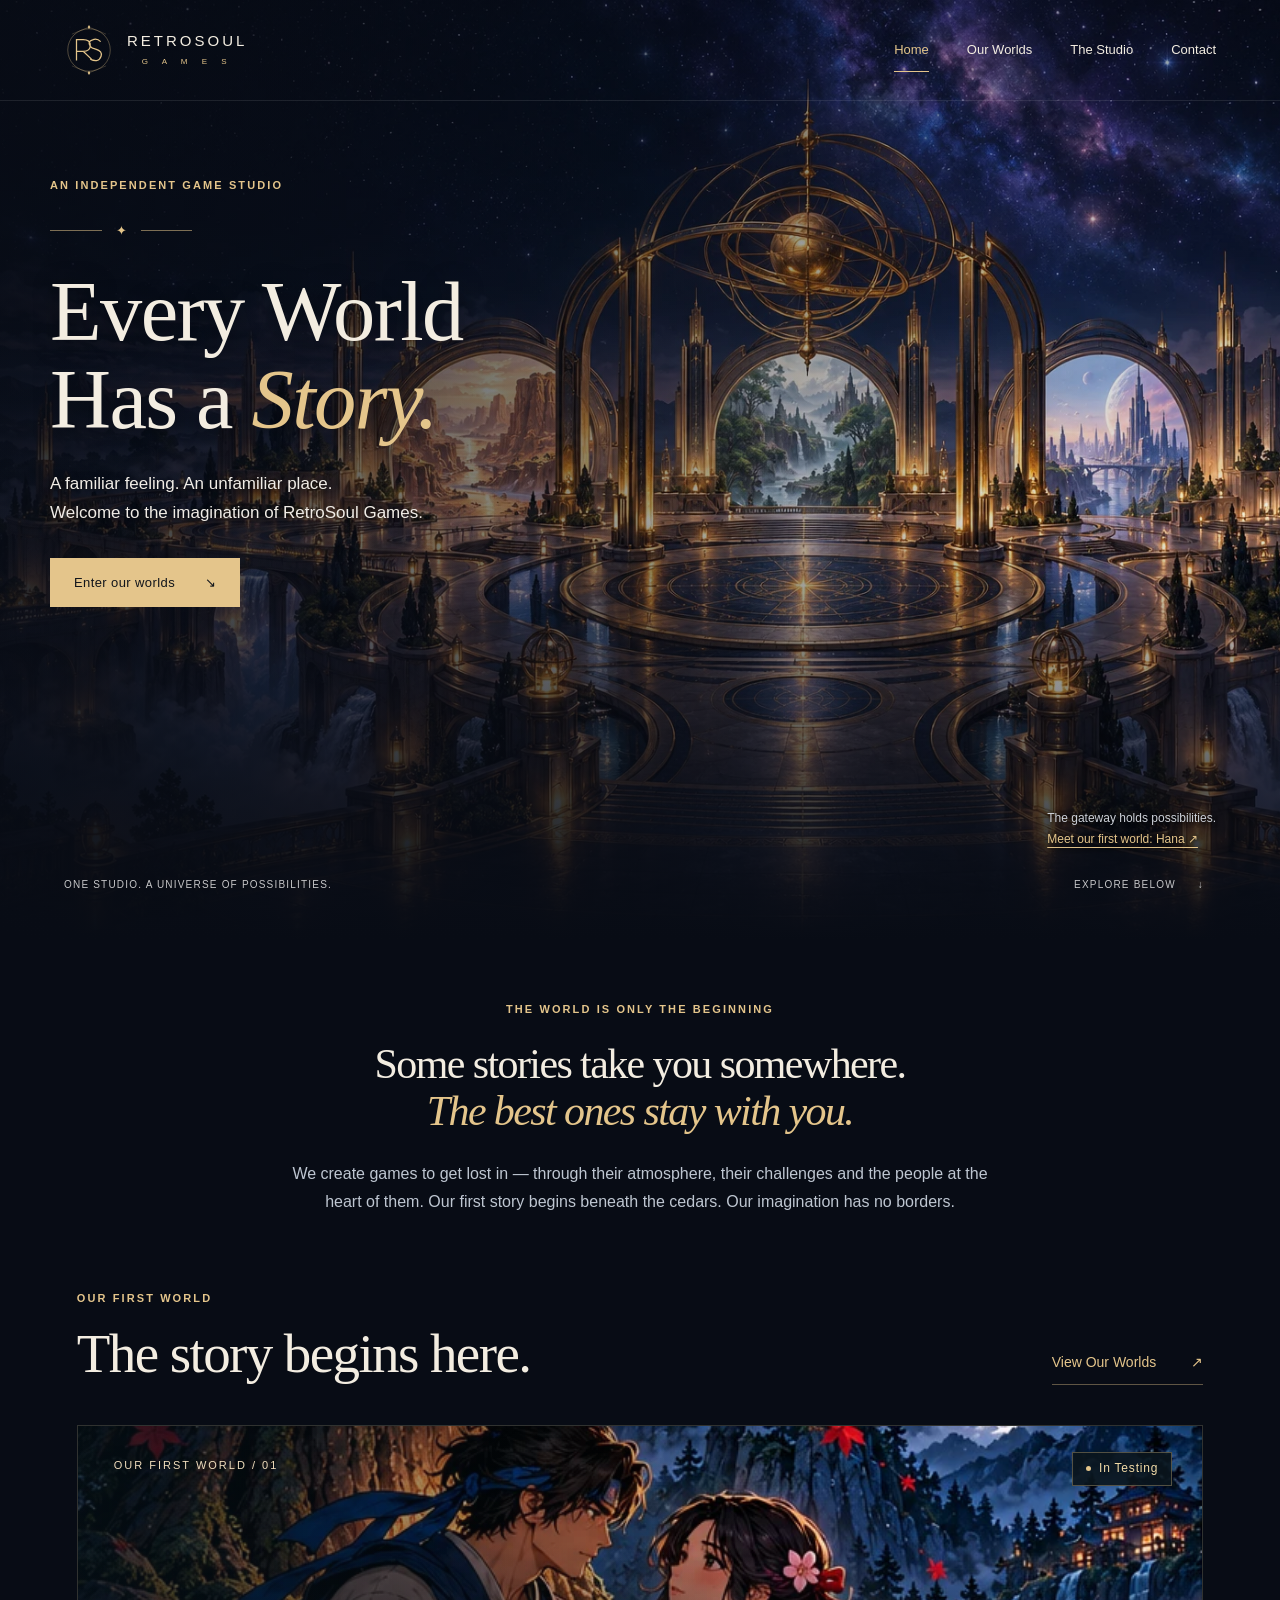
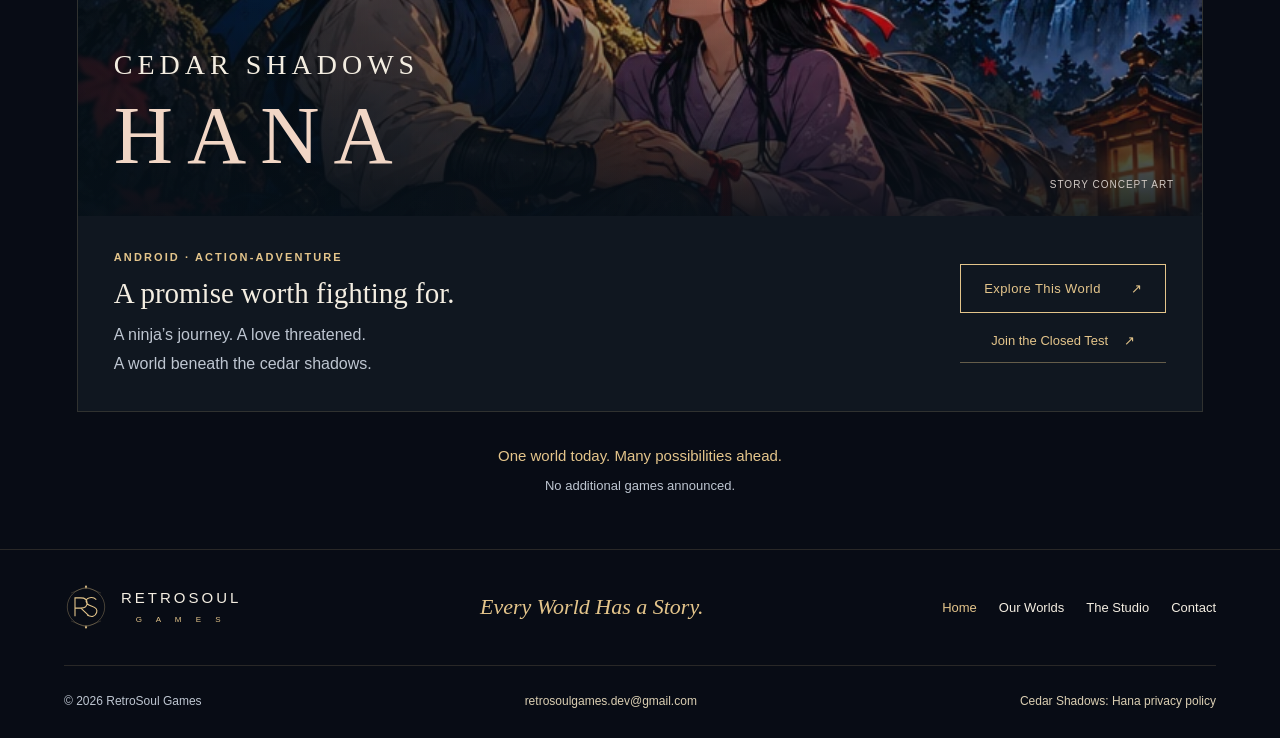
==== index.html @ 6c53a2b0 "Add files via upload Deploy RetroSoul Games Website v3.1" ====
<!doctype html><html lang="en"><head><meta charset="utf-8"><meta name="viewport" content="width=device-width,initial-scale=1"><meta name="theme-color" content="#080c15"><title>RetroSoul Games — Every World Has a Story.</title><meta name="description" content="Enter the worlds of RetroSoul Games, an independent game studio. Discover our first game, Cedar Shadows: Hana, currently in testing on Android."><link rel="canonical" href="https://retrosoulgames.github.io/"><meta property="og:type" content="website"><meta property="og:site_name" content="RetroSoul Games"><meta property="og:title" content="RetroSoul Games — Every World Has a Story."><meta property="og:description" content="Enter the worlds of RetroSoul Games, an independent game studio. Discover our first game, Cedar Shadows: Hana, currently in testing on Android."><meta property="og:url" content="https://retrosoulgames.github.io/"><meta property="og:image" content="https://retrosoulgames.github.io/assets/og-image.jpg"><meta property="og:image:width" content="1200"><meta property="og:image:height" content="630"><meta property="og:image:alt" content="RetroSoul Games — Every World Has a Story. Original celestial gateway illustration."><meta name="twitter:card" content="summary_large_image"><meta name="twitter:title" content="RetroSoul Games — Every World Has a Story."><meta name="twitter:description" content="Enter the worlds of RetroSoul Games, an independent game studio. Discover our first game, Cedar Shadows: Hana, currently in testing on Android."><meta name="twitter:image" content="https://retrosoulgames.github.io/assets/og-image.jpg"><link rel="icon" type="image/svg+xml" href="assets/emblem.svg"><link rel="stylesheet" href="styles.css"><link rel="stylesheet" href="v3.css"><script src="script.js" defer></script><link rel="preload" as="image" href="assets/studio-gateway.webp"></head><body class="home-page home-page"><a class="skip" href="#main">Skip to content</a><header class="header"><a class="brand" href="./" aria-label="RetroSoul Games home"><img src="assets/emblem.svg" width="50" height="50" alt=""><span>RETROSOUL<small>G A M E S</small></span></a><div class="desktop-nav"><nav aria-label="Main navigation"><a href="./" aria-current="page">Home</a><a href="worlds/">Our Worlds</a><a href="studio/">The Studio</a><a href="contact/">Contact</a></nav></div><details class="mobile-nav"><summary>Menu <span aria-hidden="true">☰</span></summary><nav aria-label="Mobile navigation"><a href="./" aria-current="page">Home</a><a href="worlds/">Our Worlds</a><a href="studio/">The Studio</a><a href="contact/">Contact</a></nav></details></header><main id="main"><section class="hero" id="home" aria-labelledby="hero-title"><img class="hero-art" src="assets/studio-gateway.webp" alt="" width="1536" height="1024" fetchpriority="high"><div class="hero-shade"></div><div class="gateway-map" aria-label="Explore the gateway"><a class="portal-hotspot portal-hana" href="worlds/cedar-shadows-hana/" aria-label="Explore Cedar Shadows: Hana — currently in testing"><span class="portal-label">Cedar Shadows: Hana <b aria-hidden="true">↗</b><small>Explore our first world · In Testing</small></span></a><button class="portal-hotspot portal-future portal-frontier" type="button" aria-expanded="false" aria-controls="future-frontier"><span class="portal-label">More Worlds Await<small id="future-frontier">Creative possibilities. No game announced.</small></span><span class="sr-only">Future possibilities — no game announced. Show information.</span></button><button class="portal-hotspot portal-future portal-city" type="button" aria-expanded="false" aria-controls="future-city"><span class="portal-label">More Worlds Await<small id="future-city">Creative possibilities. No game announced.</small></span><span class="sr-only">Future possibilities — no game announced. Show information.</span></button></div><div class="hero-copy"><p class="eyebrow">AN INDEPENDENT GAME STUDIO</p><div class="hero-rule" aria-hidden="true"><i></i>✦<i></i></div><h1 id="hero-title">Every World<br>Has a <em>Story.</em></h1><p>A familiar feeling. An unfamiliar place.<br>Welcome to the imagination of RetroSoul Games.</p><a class="button gold" href="worlds/">Enter our worlds <span aria-hidden="true">↘</span></a></div><div class="hero-foot"><span>ONE STUDIO. A UNIVERSE OF POSSIBILITIES.</span><a href="worlds/">EXPLORE BELOW <span aria-hidden="true">↓</span></a></div><p class="gateway-hint">The gateway holds possibilities. <a href="worlds/cedar-shadows-hana/">Meet our first world: Hana ↗</a></p></section><section class="welcome section"><p class="eyebrow">THE WORLD IS ONLY THE BEGINNING</p><h2>Some stories take you somewhere.<br><em>The best ones stay with you.</em></h2><p>We create games to get lost in — through their atmosphere, their challenges and the people at the heart of them. Our first story begins beneath the cedars. Our imagination has no borders.</p></section><section class="section home-world-preview"><div class="section-head"><div><p class="eyebrow">OUR FIRST WORLD</p><h2>The story begins here.</h2></div><a class="text-link" href="worlds/">View Our Worlds <span aria-hidden="true">↗</span></a></div><article class="game-card"><div class="game-art"><img src="assets/hana-promise.webp" width="744" height="370" loading="lazy" alt="Story concept illustration: Ren and Hana together beneath the cedars"><div class="game-art-shade"></div><span class="status"><i aria-hidden="true"></i> In Testing</span><span class="world-label">OUR FIRST WORLD / 01</span><div class="game-title"><p>CEDAR SHADOWS</p><h3>HANA</h3></div><span class="art-label">STORY CONCEPT ART</span></div><div class="game-card-info"><div><p class="eyebrow">ANDROID · ACTION-ADVENTURE</p><h3>A promise worth fighting for.</h3><p>A ninja’s journey. A love threatened.<br>A world beneath the cedar shadows.</p></div><div class="game-card-actions"><a class="button outline" href="worlds/cedar-shadows-hana/">Explore This World <span aria-hidden="true">↗</span></a><a class="text-link testing-card-link" href="worlds/cedar-shadows-hana/#closed-test">Join the Closed Test <span aria-hidden="true">↗</span></a></div></div></article><p class="home-teaser">One world today. Many possibilities ahead. <span>No additional games announced.</span></p></section></main><footer><div class="footer-top"><a class="brand" href="./" aria-label="RetroSoul Games home"><img src="assets/emblem.svg" width="44" height="44" alt=""><span>RETROSOUL<small>G A M E S</small></span></a><p>Every World Has a Story.</p><nav aria-label="Footer navigation"><a href="./" aria-current="page">Home</a><a href="worlds/">Our Worlds</a><a href="studio/">The Studio</a><a href="contact/">Contact</a></nav></div><div class="footer-bottom"><p>© <span id="year">2026</span> RetroSoul Games</p><a href="mailto:retrosoulgames.dev@gmail.com">retrosoulgames.dev@gmail.com</a><a href="https://retrosoulgames.github.io/cedar-shadows-privacy/">Cedar Shadows: Hana privacy policy</a></div></footer></body></html>
---- styles.css ----
/* RetroSoul Games / original studio identity / no remote dependencies */
:root{color-scheme:dark;--bg:#080c15;--panel:#111721;--gold:#e4c58b;--cream:#f3ede1;--muted:#adb6c4;--line:#e4c58b26;--max:1240px}*{box-sizing:border-box}html{scroll-behavior:smooth;scroll-padding-top:30px}body{margin:0;background:var(--bg);color:var(--cream);font:15px/1.8 Arial,Helvetica,sans-serif}a{color:inherit;text-decoration:none}button{font:inherit;cursor:pointer}a,button{-webkit-tap-highlight-color:transparent}a:focus-visible,button:focus-visible,video:focus-visible{outline:3px solid #ffe0a0;outline-offset:6px}::selection{background:var(--gold);color:var(--bg)}h1,h2,h3,p,figure,blockquote{margin:0}h1,h2,h3{font-family:Georgia,'Times New Roman',serif;font-weight:400;line-height:1.13}h1,h2{letter-spacing:-1.6px}em{color:var(--gold);font-weight:400}img{max-width:100%;display:block}button{color:var(--cream)}.skip{position:fixed;left:20px;top:-100px;padding:10px 20px;background:var(--gold);color:#080c15;z-index:100}.skip:focus{top:15px}.header{position:absolute;top:0;left:0;right:0;z-index:5;display:flex;align-items:center;justify-content:space-between;padding:25px 5%;border-bottom:1px solid #ffffff18}.brand{display:flex;align-items:center;gap:13px}.brand>span{font-size:15px;letter-spacing:3px;line-height:1.1}.brand small{display:block;text-align:center;font-size:8px;letter-spacing:6px;color:var(--gold);margin-top:9px}.header nav{display:flex;align-items:center;gap:38px;font-size:12px}.header nav a{padding:10px 0}.header nav a:last-child{border-bottom:1px solid #e4c58b66}.header nav a:hover,footer a:hover{color:var(--gold)}.header nav span{margin-left:13px}.hero{height:940px;min-height:800px;max-height:1100px;position:relative;isolation:isolate;overflow:hidden}.hero-art,.hero-shade{position:absolute;inset:0;width:100%;height:100%;object-fit:cover;z-index:-2}.hero-art{object-position:center 55%}.hero-shade{z-index:-1;background:linear-gradient(180deg,#080c1566 0%,#080c1510 55%,#080c15 100%),linear-gradient(90deg,#080c15c9,transparent 85%)}.hero-copy{max-width:var(--max);margin:auto;padding:176px 30px 0}.eyebrow{font-size:10px;letter-spacing:2.5px;font-weight:600;color:var(--gold);line-height:1.7}.hero-rule{display:flex;gap:14px;align-items:center;color:var(--gold);width:142px;margin:24px 0 26px;font-size:13px}.hero-rule i{height:1px;background:#e4c58b88;flex:1}h1{font-size:clamp(66px,6.6vw,100px);line-height:1.04;max-width:700px;text-shadow:0 3px 24px #0006}h1 em{font-weight:400}.hero-copy>p:not(.eyebrow){font-size:15px;line-height:1.8;color:#e4e5e7;margin-top:26px;max-width:460px}.button{display:inline-flex;align-items:center;justify-content:space-between;gap:30px;min-height:49px;padding:12px 23px;font-size:11px;letter-spacing:.4px;border:1px solid var(--gold);transition:background .2s,color .2s,transform .2s}.button.gold{background:var(--gold);color:#11151b}.button.gold:hover{background:#f7dda9;transform:translateY(-2px)}.hero-copy .button{margin-top:30px}.button.outline{color:var(--gold)}.button.outline:hover{background:var(--gold);color:#11151b}.hero-foot{position:absolute;bottom:34px;left:5%;right:5%;display:flex;justify-content:space-between;align-items:center;font-size:8px;letter-spacing:2px;color:#c7c7c9}.hero-foot a{padding:12px}.hero-foot a span{margin-left:18px}.section{padding:100px max(6%,calc((100% - var(--max))/2))}.welcome{text-align:center;padding-top:75px;padding-bottom:95px}.welcome h2{font-size:42px;margin:22px 0}.welcome>p:last-child{max-width:640px;margin:24px auto 0;color:var(--muted);font-size:14px}.worlds{padding-top:40px}.section-head{display:flex;justify-content:space-between;align-items:end;gap:30px;margin-bottom:40px}h2{font-size:55px}.section-head h2{margin-top:15px}.section-head>p{font-size:12px;color:var(--muted);text-align:right}.game-card{border:1px solid var(--line);background:#101720}.game-art{height:480px;position:relative;overflow:hidden}.game-art>img{width:100%;height:100%;object-fit:cover;object-position:50% 42%}.game-art-shade{position:absolute;inset:0;background:linear-gradient(90deg,#051018bb,transparent 60%),linear-gradient(0deg,#081019e6,transparent 70%)}.status{display:inline-flex;align-items:center;gap:8px;background:#0a151de8;border:1px solid #e4c58b55;font-size:10px;letter-spacing:.8px;padding:5px 13px;color:#f2dba7}.status i{width:5px;height:5px;background:#e4c58b;border-radius:50%;flex-shrink:0}.game-art>.status{position:absolute;right:30px;top:26px}.world-label{position:absolute;top:30px;left:36px;font-size:9px;letter-spacing:2px;color:#f0ddbd}.game-title{position:absolute;left:36px;bottom:35px}.game-title p{font-family:Georgia,serif;font-size:28px;letter-spacing:5px}.game-title h3{font-size:82px;letter-spacing:14px;line-height:1.1;color:#f1d6c5}.art-label{position:absolute;bottom:22px;right:28px;font-size:8px;letter-spacing:1px;color:#d1c9c4}.game-card-info{padding:32px 36px;display:flex;gap:30px;align-items:center;justify-content:space-between}.game-card-info h3{font-size:27px;margin:10px 0 12px}.game-card-info p:not(.eyebrow){color:var(--muted);font-size:13px}.game-card-info .button{flex-shrink:0}.possibility{display:flex;align-items:center;gap:26px;border-bottom:1px solid var(--line);padding:36px 0}.spark{font-size:45px;color:var(--gold);width:62px;flex-shrink:0;text-align:center}.possibility h3{font-size:25px;margin-bottom:10px}.possibility p{font-size:13px;color:var(--muted);max-width:700px}.possibility small{display:block;color:#a4aabb;font-size:10px;margin-top:12px}.possibility-mark{font-family:Georgia,serif;font-size:70px;color:#e4c58b77;margin-left:auto;line-height:1}.hana-section{position:relative;border-block:1px solid var(--line);background:#0b141b;isolation:isolate;overflow:hidden}.hana-backdrop{position:absolute;top:0;left:0;right:0;height:680px;background:linear-gradient(0deg,#0b141b 0%,#0b141be0 30%,#0b141bbd 100%),url('assets/gameplay-cedar.webp') center/cover;z-index:-1;opacity:.65}.hana-content{padding-top:85px;padding-bottom:0}.hana-intro{display:flex;justify-content:space-between;align-items:center;gap:40px;margin-bottom:50px}.hana-intro h2{margin-top:20px;font-size:66px}.hana-kicker{color:#c5c9ce;font-size:14px;margin-top:21px}.facts{min-width:285px;margin:0;border-top:1px solid var(--line)}.facts>div{display:flex;align-items:center;justify-content:space-between;gap:25px;padding:15px 0;border-bottom:1px solid var(--line)}dt{font-size:10px;letter-spacing:1px;text-transform:uppercase;color:var(--muted)}dd{margin:0;font-size:12px}.status.plain{padding:0;border:0;background:none}.story-grid{display:grid;grid-template-columns:1fr 1fr;gap:7%;align-items:start}.story-copy>p{color:var(--muted);font-size:14px;margin-bottom:20px}.story-copy .lead{color:#f3ede1;font-family:Georgia,serif;font-size:23px;line-height:1.5}.story-copy blockquote{margin:30px 0;padding-left:22px;border-left:1px solid var(--gold);font-family:Georgia,serif;font-size:24px;font-style:italic;line-height:1.5;color:var(--gold)}blockquote cite{display:block;font-family:Arial,sans-serif;font-size:10px;font-style:normal;color:var(--muted);margin-top:12px}.story-copy .availability{font-size:12px;margin-bottom:0;max-width:420px}.text-link{display:inline-flex;align-items:center;gap:35px;color:var(--gold);font-size:11px;border-bottom:1px solid #e4c58b66;padding:9px 0}.text-link:hover{color:#ffe5af}.story-copy .text-link{margin-top:12px}.story-image{padding-top:8px}.story-image>img{width:100%;aspect-ratio:744/357;object-fit:cover;border:1px solid var(--line)}.story-image figcaption{display:flex;justify-content:space-between;gap:12px;padding:16px 0;font-size:8px;letter-spacing:1.3px;color:var(--gold)}.story-image figcaption span{color:#c0c5cc;text-transform:none;letter-spacing:0}.concept-note{font-size:11px;line-height:1.7;color:#a1afbd;max-width:430px}.gameplay{margin-top:70px;scroll-margin-top:30px}.subhead{display:flex;justify-content:space-between;align-items:end;gap:25px;margin-bottom:26px}.subhead h3{font-size:34px;margin-top:12px}.micro{font-size:8px;letter-spacing:1.3px;color:var(--muted)}video{display:block;width:100%;height:auto;aspect-ratio:16/9;background:#03070a;border:1px solid var(--line)}.video-caption{font-size:10px;color:var(--muted);margin-top:15px;line-height:1.8}.gallery{display:grid;grid-template-columns:repeat(3,1fr);gap:22px;margin-top:35px}.gallery-link{display:block;position:relative;border:1px solid #ffffff25;transition:border-color .2s}.gallery-link:hover{border-color:var(--gold)}.gallery img{width:100%;height:auto;aspect-ratio:16/9}.enlarge{position:absolute;bottom:8px;right:8px;background:#080c15cc;color:var(--gold);padding:1px 9px;font-size:16px}.gallery figcaption{font-size:11px;color:#d2d7dc;margin-top:13px}.gallery figcaption>span{color:var(--gold);font-size:9px;margin-right:12px}.gallery-note{font-size:10px;color:var(--muted);margin-top:24px}.hana-footer{border-top:1px solid var(--line);padding:25px 0;margin-top:36px;display:flex;justify-content:space-between;align-items:center;gap:25px;font-size:9px;letter-spacing:1px;color:#a5b6bc}.hana-footer a{color:var(--gold);font-size:10px;letter-spacing:0}.studio{display:grid;grid-template-columns:.7fr 1.3fr;gap:10%;align-items:center;padding-block:115px}.studio-identity{text-align:center;position:relative}.seal{width:260px;height:260px;display:grid;place-items:center;border:1px solid #e4c58b20;border-radius:50%;margin:0 auto 28px;background:radial-gradient(ellipse,#e4c58b08,transparent 70%)}.seal:before{content:'';position:absolute;width:300px;height:1px;background:linear-gradient(90deg,transparent,#e4c58b55,transparent);z-index:-1}.studio-identity>p{font-family:Georgia,serif;font-size:17px;letter-spacing:3px}.studio-identity>span{display:block;color:var(--gold);font-size:8px;letter-spacing:2px;margin-top:12px}.studio-copy h2{font-size:46px;margin:20px 0 30px}.studio-copy>p:not(.eyebrow){color:var(--muted);font-size:14px;margin:18px 0}.values{display:flex;gap:20px;color:var(--gold);margin-top:30px;font-size:10px;letter-spacing:1px}.values i{font-style:normal;font-size:8px;color:#e4c58b77}.contact{border-top:1px solid var(--line);display:grid;grid-template-columns:1.1fr 1fr;gap:8%;align-items:center;background:radial-gradient(ellipse at 80% 70%,#41314926,transparent 55%)}.contact h2{font-size:56px;margin:22px 0 25px}.contact>div>p:not(.eyebrow){color:var(--muted);font-size:13px}.contact-card{border:1px solid var(--line);padding:32px;background:#ffffff02}.contact-icon{display:block;font-size:28px;color:var(--gold);margin-bottom:18px}.contact-card .eyebrow{font-size:8px}.contact-card .email{display:inline-block;font-size:clamp(15px,1.5vw,21px);margin:15px 0;color:var(--cream);border-bottom:1px solid transparent;overflow-wrap:anywhere}.contact-card .email:hover{border-color:var(--gold)}.contact-card>p:not(.eyebrow){font-size:10px!important;color:var(--muted);max-width:300px}.contact-card .text-link{margin-top:20px}footer{padding:45px 5% 25px;border-top:1px solid var(--line)}.footer-top,.footer-bottom{display:flex;justify-content:space-between;align-items:center;gap:25px}.footer-top{padding-bottom:36px}.footer-top>p{font:italic 22px Georgia,serif;color:var(--gold)}.footer-top>a:last-child{font-size:10px}.footer-bottom{padding-top:25px;border-top:1px solid var(--line);font-size:9px;color:var(--muted)}.footer-bottom>a{color:#dbcfb3}dialog{max-width:min(1200px,94vw);width:1200px;max-height:94dvh;padding:20px;background:#0d141f;color:var(--cream);border:1px solid #e4c58b88;overflow:auto}dialog::backdrop{background:#02050beF;backdrop-filter:blur(6px)}dialog img{width:100%;max-height:72dvh;object-fit:contain}.lightbox-top,.lightbox-bottom{display:flex;align-items:center;justify-content:space-between;gap:16px;font-size:10px}.lightbox-top{margin-bottom:18px;letter-spacing:1px;color:var(--gold)}.lightbox-bottom{margin-top:18px}.lightbox-bottom p{text-align:center;color:var(--muted)}dialog button{border:1px solid #e4c58b66;background:transparent;padding:8px 14px;font-size:11px;min-height:40px}dialog button:hover{background:#e4c58b22}body.modal-open{overflow:hidden}@media(min-width:1600px){.hero{height:1020px}.hero-copy{padding-top:190px}}@media(max-width:1050px){.hero{height:850px}.hero-copy{padding-left:6%;padding-top:170px}.hero-art{object-position:58% center}.section{padding-inline:6%;padding-block:75px}.worlds{padding-top:25px}.game-art{height:420px}.game-card-info{padding:28px}.game-card-info h3{font-size:24px}.game-card-info .button{font-size:10px;padding:12px 16px;gap:18px}.hana-content{padding-bottom:0}.hana-intro h2{font-size:58px}.story-grid{gap:5%}.story-copy .lead{font-size:21px}.studio{gap:7%}.seal{width:200px;height:200px}.seal img{width:145px}.studio-copy h2{font-size:38px}.contact{gap:5%}.contact h2{font-size:45px}.contact-card{padding:25px}.footer-bottom>span{display:none}}@media(max-width:700px){.header{padding:20px 5%;align-items:center}.brand{gap:8px}.brand>img{width:37px;height:37px}.brand>span{font-size:11px;letter-spacing:2px}.brand small{font-size:6px;letter-spacing:4px;margin-top:7px}.header nav{gap:19px;font-size:10px}.header nav span{display:none}.hero{height:850px;min-height:760px}.hero-copy{padding-top:160px;padding-right:6%}.hero-art{object-position:58% bottom}.hero-shade{background:linear-gradient(180deg,#080c1550 0%,#080c1555 55%,#080c15 100%),linear-gradient(90deg,#080c15bc,transparent)}h1{font-size:74px}.hero-copy>.eyebrow{font-size:9px}.hero-copy>p:not(.eyebrow){font-size:14px;max-width:320px}.hero-foot{font-size:7px;letter-spacing:1px}.hero-foot>span{max-width:180px}.hero-foot a{font-size:7px;padding:10px 0}.hero-foot a span{margin-left:7px}.section{padding-block:60px}.welcome h2{font-size:30px;letter-spacing:-.5px}.welcome>p:last-child{font-size:13px}.section-head{align-items:start;gap:18px}.section-head>p{font-size:10px;padding-top:4px}.section-head h2{font-size:39px}.worlds{padding-top:10px}.game-art{height:370px}.game-art>img{object-position:54% center}.game-title{left:25px;bottom:38px}.game-title p{font-size:22px;letter-spacing:2px}.game-title h3{font-size:64px}.world-label{top:24px;left:25px;font-size:8px}.game-art>.status{top:20px;right:20px;font-size:9px;padding:4px 9px}.art-label{right:20px;bottom:12px;font-size:7px}.game-card-info{display:block;padding:26px}.game-card-info h3{font-size:25px}.game-card-info .button{margin-top:25px;font-size:11px}.possibility{gap:14px;align-items:start;padding:28px 0}.spark{font-size:35px;width:35px}.possibility h3{font-size:23px}.possibility p{font-size:12px}.possibility small{font-size:9px}.possibility-mark{display:none}.hana-intro{display:block;margin-bottom:35px}.hana-intro h2{font-size:53px}.facts{margin-top:30px;min-width:0}.facts>div{padding:10px 0}.story-grid{grid-template-columns:1fr;gap:35px}.story-copy .lead{font-size:23px}.story-copy>p{font-size:13px}.story-copy blockquote{font-size:23px}.story-image figcaption{font-size:8px}.concept-note{font-size:10px}.hana-content{padding-bottom:0}.gameplay{margin-top:50px}.subhead{display:block}.subhead h3{font-size:29px}.micro{display:block;margin-top:15px}.gallery{gap:18px;grid-template-columns:1fr}.gallery figcaption{font-size:12px}.gallery-note{font-size:10px}.hana-footer{align-items:start;font-size:8px;flex-direction:column;gap:12px}.studio{grid-template-columns:1fr;gap:42px}.studio-identity{padding-bottom:35px;border-bottom:1px solid var(--line)}.seal{width:170px;height:170px;margin-bottom:20px}.seal img{width:125px}.studio-copy h2{font-size:37px}.studio-copy>p:not(.eyebrow){font-size:13px}.contact{grid-template-columns:1fr;gap:32px}.contact h2{font-size:46px}.contact-card .email{font-size:19px}.footer-top{flex-wrap:wrap;gap:25px}.footer-top>.brand{width:100%}.footer-top>p{font-size:20px}.footer-bottom{align-items:start;flex-direction:column;gap:12px}.lightbox-top>span{font-size:8px;letter-spacing:0}.lightbox-bottom{gap:8px;flex-wrap:wrap}.lightbox-bottom p{order:3;width:100%;font-size:10px}dialog{padding:14px}dialog button{font-size:10px}}@media(max-width:380px){.header nav{gap:13px;font-size:9px}.brand>span{font-size:10px}.brand>img{width:31px}.hero-copy{padding-top:146px}h1{font-size:62px}.hero{height:790px;min-height:740px}.section-head{display:block}.section-head>p{text-align:left;margin-top:15px}.contact-card .email{font-size:16px}.game-title p{font-size:19px}.game-art>.status{right:12px}.world-label{left:16px;font-size:7px}.values{gap:13px;font-size:9px}}@media(prefers-reduced-motion:reduce){html{scroll-behavior:auto}*,*:before,*:after{animation:none!important;transition:none!important}}
---- v3.css ----
/* v3 evolves v2: the original stylesheet and all retained art stay in place. */
:root{--muted:#bec6d1}
body{font-size:16px}
.eyebrow{font-size:11px;letter-spacing:2.1px}
.section{padding-top:76px;padding-bottom:76px}
.header{min-height:96px}
.header nav a{font-size:13px;min-height:44px;display:inline-flex;align-items:center;border-bottom:1px solid transparent}
.header nav a[aria-current="page"],.header nav .current-section{color:var(--gold);border-bottom-color:var(--gold)}
.header nav a:last-child{border-bottom-color:transparent}
.header nav a:last-child[aria-current="page"]{border-bottom-color:var(--gold)}
.inner-page .header{position:relative;background:#080c15}
.desktop-nav{display:block}
.mobile-nav{display:none;position:relative}
.mobile-nav summary{cursor:pointer;list-style:none;display:flex;gap:14px;align-items:center;min-height:44px;padding:7px 12px;border:1px solid var(--line);color:var(--gold);font-size:14px}
.mobile-nav summary::-webkit-details-marker{display:none}
.mobile-nav summary:focus-visible{outline:3px solid #ffe0a0;outline-offset:5px}
.mobile-nav nav{position:absolute;top:calc(100% + 12px);right:0;width:230px;padding:16px 20px;background:#101721;border:1px solid #e4c58b66;box-shadow:0 12px 30px #0007;flex-direction:column;align-items:stretch;gap:2px;z-index:30}
.sr-only{position:absolute;width:1px;height:1px;padding:0;margin:-1px;overflow:hidden;clip:rect(0,0,0,0);white-space:nowrap;border:0}
.hero-copy{position:relative;z-index:2;pointer-events:none}
.hero-copy h1,.hero-copy p,.hero-copy a{pointer-events:auto}
.hero-copy h1{max-width:700px}
.hero-copy>p:not(.eyebrow){font-size:17px;line-height:1.7;color:#f0ece6;text-shadow:0 1px 8px #0009}
.hero-foot{z-index:2;font-size:10px;letter-spacing:1.2px}
.hero-shade{background:linear-gradient(180deg,#080c1566 0%,#080c1510 55%,#080c15 100%),linear-gradient(90deg,#080c15d5,transparent 85%)}
.gateway-map{display:none;position:absolute;width:1536px;height:1024px;transform-origin:top left;z-index:1;pointer-events:none}
.gateway-ready .gateway-map{display:block}
.portal-hotspot{position:absolute;display:block;background:transparent;color:var(--gold);border:1px solid transparent;border-radius:110px 110px 10px 10px;pointer-events:auto;transition:box-shadow .25s,border-color .25s,background .25s;padding:0}
.portal-hana{left:850px;top:380px;width:238px;height:195px}
.portal-frontier{left:485px;top:392px;width:201px;height:174px}
.portal-city{left:1213px;top:395px;width:135px;height:166px}
.portal-hotspot:hover,.portal-hotspot:focus-visible,.portal-hotspot[aria-expanded="true"]{border-color:#ffe0a0cc;box-shadow:0 0 27px #e4c58b55,inset 0 0 25px #e4c58b22;background:#e4c58b08}
.portal-hotspot:focus-visible{outline:2px solid #ffe0a0;outline-offset:7px}
.portal-label{position:absolute;left:50%;bottom:calc(100% + 12px);transform:translateX(-50%);min-width:220px;padding:11px 16px;border:1px solid #e4c58b77;background:#080f1aee;font:14px/1.5 Arial,sans-serif;text-align:center;box-shadow:0 8px 20px #0006;opacity:0;visibility:hidden;transition:opacity .2s;pointer-events:none;white-space:nowrap}
.portal-label small{display:block;white-space:normal;font-size:11px;color:#d4d7db;margin-top:3px}
.portal-label b{font-weight:400}
.portal-hotspot:hover .portal-label,.portal-hotspot:focus-visible .portal-label,.portal-hotspot[aria-expanded="true"] .portal-label{opacity:1;visibility:visible}
.portal-city .portal-label{left:auto;right:0;transform:none}
.gateway-hint{position:absolute;bottom:91px;right:5%;z-index:2;font-size:12px;line-height:1.7;max-width:340px;color:#cdd1d8;text-shadow:0 1px 5px #000}
.gateway-hint a{display:block;color:var(--gold);text-decoration:underline;text-underline-offset:4px}
.welcome{padding-top:60px;padding-bottom:54px}
.welcome>p:last-child{font-size:16px;max-width:700px}
.home-world-preview{padding-top:18px;padding-bottom:52px}
.home-world-preview .game-art{height:390px}
.home-teaser{text-align:center;font-size:15px;color:var(--gold);margin-top:30px}
.home-teaser span{display:block;color:var(--muted);font-size:13px;margin-top:5px}
.game-card-info p:not(.eyebrow){font-size:16px}
.button{font-size:13px;min-height:48px}
.game-card-info .button{font-size:13px}
.game-card-info h3{font-size:29px}
.status{font-size:12px}
.world-label{font-size:11px}
.art-label{font-size:10px}
.page-intro{padding-top:70px;padding-bottom:38px;background:radial-gradient(ellipse at 75% 20%,#4a3e6022,transparent 65%)}
.page-intro h1{font-size:70px;margin-top:18px}
.page-lead{font-size:17px;color:var(--muted);max-width:660px;margin-top:24px}
.catalog{padding-top:15px}
.catalog-heading{display:flex;justify-content:space-between;align-items:center;gap:25px;margin-bottom:25px}
.catalog-heading h2{font-size:32px}
.catalog-heading p{font-size:11px;letter-spacing:1px;color:var(--gold)}
.possibility p{font-size:15px}
.possibility small{font-size:13px;color:var(--muted)}
.game-page-hero{position:relative;min-height:530px;overflow:hidden;isolation:isolate}
.game-page-hero>img{position:absolute;inset:0;width:100%;height:100%;object-fit:cover;object-position:60% 45%;z-index:-2}
.game-page-hero>.game-art-shade{z-index:-1;background:linear-gradient(90deg,#051018ef,transparent 85%),linear-gradient(0deg,#081019cc,transparent 80%)}
.game-hero-content{padding:30px max(6%,calc((100% - var(--max))/2)) 55px}
.breadcrumb{display:block;color:#e7dcc7;font-size:14px;padding:10px 0;max-width:max-content}
.game-hero-content>.status{margin:12px 0 20px}
.game-hero-content h1{font-size:68px;margin-top:15px}
.game-hero-content>p:not(.eyebrow){font:24px/1.5 Georgia,serif;margin:20px 0;color:#f4e9d5}
.game-hero-content .button{margin-top:5px;background:#080c1577}
.hana-content{padding-top:65px;padding-bottom:0}
.hana-intro h2{font-size:55px}
.hana-kicker{font-size:16px}
.facts{min-width:340px}
dt{font-size:12px}dd{font-size:14px}
.facts>div{padding:12px 0}
.story-copy>p{font-size:16px}
.story-copy .availability{font-size:15px}
blockquote cite{font-size:13px}
.story-image figcaption{font-size:11px;letter-spacing:.5px}
.concept-note{font-size:14px}
.text-link{font-size:14px;min-height:44px}
.micro{font-size:11px}
.gameplay{margin-top:52px}
.video-caption{font-size:13px}
.gallery{gap:22px}
.gallery figcaption{font-size:14px}
.gallery figcaption>span{font-size:12px}
.gallery-note{font-size:13px}
.hana-footer{font-size:11px}
.hana-footer a{font-size:13px}
.release-panel{display:grid;grid-template-columns:1fr 1fr;gap:40px;border:1px solid var(--line);padding:28px;margin-top:38px;background:#101b23}
.release-panel h3{font-size:30px;color:var(--gold);margin:10px 0}
.release-panel p:not(.eyebrow){font-size:15px;color:var(--muted)}
.release-panel>p{align-self:center}
.studio-page-content{min-height:610px;padding-block:75px}
.studio-copy h1{font-size:53px;margin:20px 0 27px}
.studio-copy>p:not(.eyebrow){font-size:16px}
.studio-identity>span{font-size:11px}
.values{font-size:13px}
.studio-next{display:flex;align-items:center;justify-content:space-between;gap:35px;padding-block:45px;border-top:1px solid var(--line)}
.studio-next h2{font-size:35px;margin-top:12px}
.contact-page-content{min-height:515px;padding-block:70px}
.contact h1{font-size:62px;margin:22px 0 25px}
.contact>div>p:not(.eyebrow){font-size:16px}
.contact-card .eyebrow{font-size:10px}
.contact-card>p:not(.eyebrow){font-size:14px!important}
.contact-help{padding-top:5px;padding-bottom:55px}
.contact-help h2{font-size:30px;margin:14px 0}
.contact-help>p:not(.eyebrow){font-size:16px;color:var(--muted);max-width:680px}
footer{padding-top:35px}
.footer-top nav{display:flex;gap:22px;font-size:13px;flex-wrap:wrap}
.footer-top nav a{padding:8px 0}
.footer-top nav a[aria-current="page"],.footer-top nav .current-section{color:var(--gold)}
.footer-bottom{font-size:12px;flex-wrap:wrap}
.lightbox-top,.lightbox-bottom{font-size:13px}
.lightbox-bottom p{font-size:13px;max-width:70%}
dialog button{font-size:13px;min-height:44px}
@media(max-width:1100px){.gateway-map,.gateway-ready .gateway-map{display:none}.gateway-hint{font-size:13px}.header nav{gap:25px}.facts{min-width:290px}.catalog-heading{align-items:start}.catalog-heading p{text-align:right}}
@media(max-width:900px){.footer-top{flex-wrap:wrap}.footer-top nav{width:100%}.studio-copy h1{font-size:43px}.contact h1{font-size:51px}.game-card-info .button{font-size:12px}.contact-card .email{font-size:18px}}
@media(max-width:700px){.header{min-height:82px;padding:16px 5%}.desktop-nav{display:none}.mobile-nav{display:block}.header .mobile-nav nav{gap:4px}.header nav a{font-size:15px;padding:9px 4px;min-height:46px}.hero-copy{padding-top:148px}.hero-copy>p:not(.eyebrow){font-size:16px;max-width:330px}.hero-foot{font-size:9px}.hero-foot a{font-size:9px}.gateway-hint{left:6%;right:6%;bottom:90px;max-width:330px;font-size:13px}.section{padding-top:52px;padding-bottom:52px}.welcome{padding-top:40px;padding-bottom:35px}.welcome h2{font-size:31px}.welcome>p:last-child{font-size:16px}.home-world-preview{padding-top:12px}.home-world-preview .game-art{height:335px}.home-world-preview .section-head{display:block}.home-world-preview .section-head .text-link{margin-top:12px}.game-card-info p:not(.eyebrow){font-size:15px}.game-card-info h3{font-size:26px}.game-card-info .button{font-size:13px;width:100%}.status{font-size:12px}.game-art>.status{font-size:11px}.world-label{font-size:9px}.art-label{font-size:9px}.page-intro{padding-top:45px;padding-bottom:28px}.page-intro h1{font-size:52px}.page-lead{font-size:16px}.catalog{padding-top:8px}.catalog-heading{display:block}.catalog-heading h2{font-size:28px}.catalog-heading p{text-align:left;font-size:10px;margin-top:12px}.possibility p{font-size:15px}.possibility small{font-size:12px}.game-page-hero{min-height:555px}.game-page-hero>img{object-position:61% center}.game-page-hero>.game-art-shade{background:linear-gradient(90deg,#051018e8,#05101844),linear-gradient(0deg,#081019aa,transparent)}.game-hero-content{padding-top:20px;padding-bottom:50px}.game-hero-content h1{font-size:49px;letter-spacing:-1px}.game-hero-content>p:not(.eyebrow){font-size:22px;max-width:260px}.hana-content{padding-top:46px;padding-bottom:0}.hana-intro h2{font-size:47px}.facts{min-width:0}.story-copy>p{font-size:16px}.story-copy .lead{font-size:23px}.story-copy .availability{font-size:15px}.concept-note{font-size:14px}.story-image figcaption{font-size:10px}.gameplay{margin-top:42px}.subhead h3{font-size:30px}.micro{font-size:10px}.gallery{gap:26px}.release-panel{grid-template-columns:1fr;gap:18px;padding:24px}.studio-page-content{padding-top:42px}.studio-copy h1{font-size:41px}.studio-copy>p:not(.eyebrow){font-size:16px}.studio-next{display:block;padding-block:35px}.studio-next .button{margin-top:25px;font-size:12px}.studio-next h2{font-size:32px}.contact h1{font-size:48px}.contact-page-content{padding-block:42px}.contact-help{padding-top:0}.contact-card .email{font-size:19px}.contact-help>p:not(.eyebrow){font-size:15px}.footer-bottom{font-size:12px}.footer-top nav{gap:20px;font-size:14px}.lightbox-top>span{font-size:10px}.lightbox-bottom p{max-width:100%;font-size:12px}}
@media(max-width:380px){.hero-copy h1{font-size:62px}.hero-copy>p:not(.eyebrow){font-size:15px}.contact-card .email{font-size:16px}.game-hero-content h1{font-size:42px}.page-intro h1{font-size:47px}.studio-copy h1{font-size:36px}.contact h1{font-size:43px}.game-art>.status{font-size:10px}}
@media(prefers-reduced-motion:reduce){.portal-hotspot,.portal-label{transition:none}}

/* v3.1: closed-test access, separate from a future public release. */
.game-hero-actions{display:flex;align-items:center;flex-wrap:wrap;gap:15px;margin-top:5px}
.game-hero-content .game-hero-actions .button{margin-top:0}
.game-hero-content .button.gold{background:var(--gold);color:#11151b}
.game-hero-content .button.gold:hover{background:#f7dda9}
.game-card-actions{display:flex;flex-direction:column;align-items:stretch;gap:6px;flex-shrink:0}
.game-card-actions .button{margin-top:0}
.testing-card-link{justify-content:center;font-size:13px;gap:16px}
.testing-section{background:radial-gradient(ellipse at 80% 10%,#4a3e6020,transparent 65%);border-bottom:1px solid var(--line)}
.testing-heading{display:flex;align-items:center;justify-content:space-between;gap:24px}
.testing-heading h2{font-size:47px;margin-top:16px}
.testing-intro{max-width:750px;color:var(--muted);font-size:16px;margin:23px 0 30px}
.testing-steps{display:grid;grid-template-columns:repeat(3,minmax(0,1fr));gap:20px;list-style:none;padding:0;margin:0}
.testing-steps li{min-width:0;display:flex;flex-direction:column;align-items:flex-start;padding:26px;border:1px solid var(--line);background:#111923}
.step-number{font-family:Georgia,serif;font-size:37px;color:var(--gold);line-height:1;margin-bottom:22px}
.testing-steps h3{font-size:25px;margin-bottom:14px}
.testing-steps p{color:var(--muted);font-size:15px;margin-bottom:24px}
.testing-steps .button{margin-top:auto;width:100%;padding:12px 14px;font-size:13px;gap:14px;line-height:1.5}
.testing-notes{display:grid;grid-template-columns:1fr 1fr;gap:35px;margin-top:28px}
.testing-notes p{color:var(--muted);font-size:14px}
.testing-duration strong{color:var(--gold);font-weight:600;font-size:16px}
.testing-section>.text-link{margin-top:17px}
.release-panel .button{margin-bottom:12px}
@media(max-width:1050px){.testing-steps li{padding:20px}.testing-steps .button{font-size:12px}.testing-steps h3{font-size:23px}.game-card-actions{max-width:285px}}
@media(max-width:900px){.testing-steps{grid-template-columns:1fr}.testing-steps p{margin-bottom:18px}.testing-steps .button{width:auto;font-size:14px;max-width:100%}.testing-notes{gap:24px}.game-card-actions{max-width:250px}}
@media(max-width:700px){.game-card-actions{max-width:none;width:100%;margin-top:24px}.testing-heading{display:block}.testing-heading h2{font-size:37px}.testing-heading>.status{margin-top:20px}.testing-intro{font-size:16px}.testing-steps li{padding:24px}.testing-steps h3{font-size:26px}.testing-notes{grid-template-columns:1fr;gap:20px}.game-hero-actions{gap:12px}.game-hero-actions .button{font-size:12px}.testing-card-link{font-size:14px}}
@media(max-width:380px){.testing-heading h2{font-size:33px}.testing-steps li{padding:20px}.testing-steps .button{font-size:12px}.game-hero-actions{align-items:stretch;flex-direction:column;max-width:240px}}
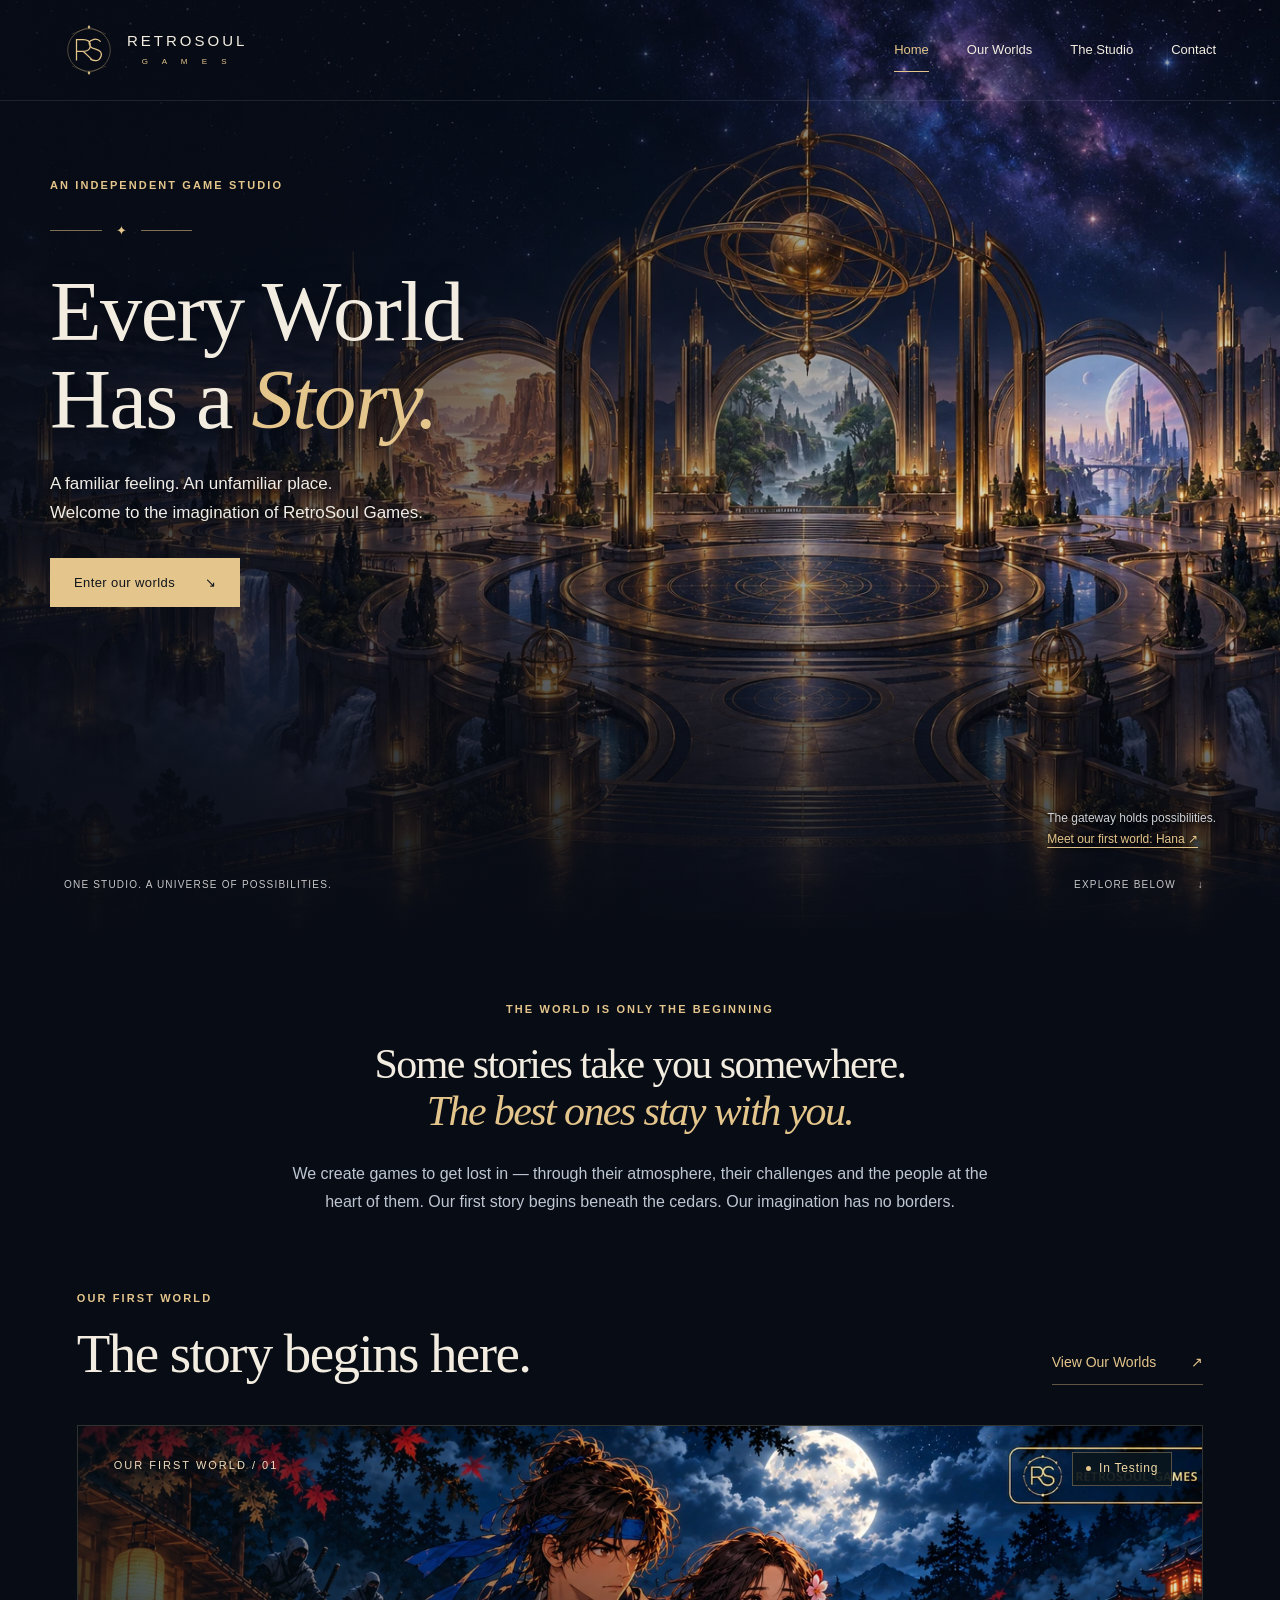
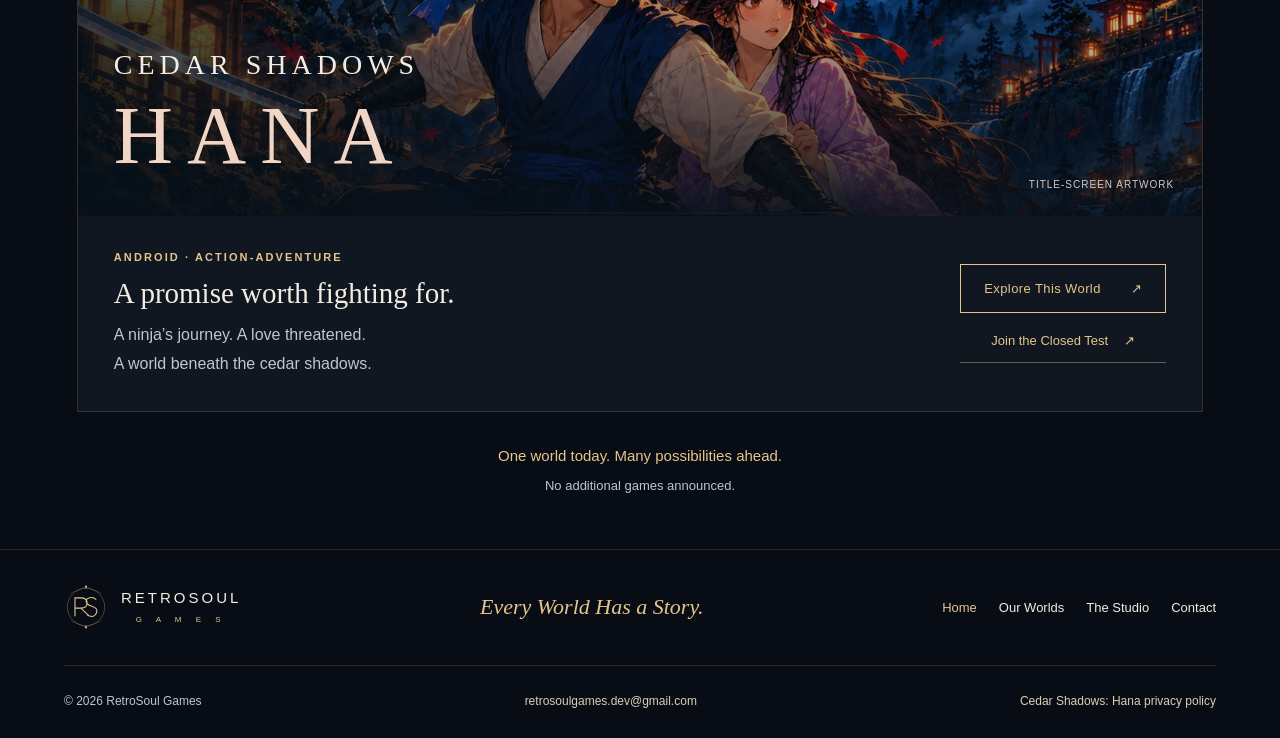
==== commit 133decd6: "Add files via upload Deploy RetroSoul Games Website v3.3.1" ====
--- a/index.html
+++ b/index.html
@@ -1 +1,2 @@
-<!doctype html><html lang="en"><head><meta charset="utf-8"><meta name="viewport" content="width=device-width,initial-scale=1"><meta name="theme-color" content="#080c15"><title>RetroSoul Games — Every World Has a Story.</title><meta name="description" content="Enter the worlds of RetroSoul Games, an independent game studio. Discover our first game, Cedar Shadows: Hana, currently in testing on Android."><link rel="canonical" href="https://retrosoulgames.github.io/"><meta property="og:type" content="website"><meta property="og:site_name" content="RetroSoul Games"><meta property="og:title" content="RetroSoul Games — Every World Has a Story."><meta property="og:description" content="Enter the worlds of RetroSoul Games, an independent game studio. Discover our first game, Cedar Shadows: Hana, currently in testing on Android."><meta property="og:url" content="https://retrosoulgames.github.io/"><meta property="og:image" content="https://retrosoulgames.github.io/assets/og-image.jpg"><meta property="og:image:width" content="1200"><meta property="og:image:height" content="630"><meta property="og:image:alt" content="RetroSoul Games — Every World Has a Story. Original celestial gateway illustration."><meta name="twitter:card" content="summary_large_image"><meta name="twitter:title" content="RetroSoul Games — Every World Has a Story."><meta name="twitter:description" content="Enter the worlds of RetroSoul Games, an independent game studio. Discover our first game, Cedar Shadows: Hana, currently in testing on Android."><meta name="twitter:image" content="https://retrosoulgames.github.io/assets/og-image.jpg"><link rel="icon" type="image/svg+xml" href="assets/emblem.svg"><link rel="stylesheet" href="styles.css"><link rel="stylesheet" href="v3.css"><script src="script.js" defer></script><link rel="preload" as="image" href="assets/studio-gateway.webp"></head><body class="home-page home-page"><a class="skip" href="#main">Skip to content</a><header class="header"><a class="brand" href="./" aria-label="RetroSoul Games home"><img src="assets/emblem.svg" width="50" height="50" alt=""><span>RETROSOUL<small>G A M E S</small></span></a><div class="desktop-nav"><nav aria-label="Main navigation"><a href="./" aria-current="page">Home</a><a href="worlds/">Our Worlds</a><a href="studio/">The Studio</a><a href="contact/">Contact</a></nav></div><details class="mobile-nav"><summary>Menu <span aria-hidden="true">☰</span></summary><nav aria-label="Mobile navigation"><a href="./" aria-current="page">Home</a><a href="worlds/">Our Worlds</a><a href="studio/">The Studio</a><a href="contact/">Contact</a></nav></details></header><main id="main"><section class="hero" id="home" aria-labelledby="hero-title"><img class="hero-art" src="assets/studio-gateway.webp" alt="" width="1536" height="1024" fetchpriority="high"><div class="hero-shade"></div><div class="gateway-map" aria-label="Explore the gateway"><a class="portal-hotspot portal-hana" href="worlds/cedar-shadows-hana/" aria-label="Explore Cedar Shadows: Hana — currently in testing"><span class="portal-label">Cedar Shadows: Hana <b aria-hidden="true">↗</b><small>Explore our first world · In Testing</small></span></a><button class="portal-hotspot portal-future portal-frontier" type="button" aria-expanded="false" aria-controls="future-frontier"><span class="portal-label">More Worlds Await<small id="future-frontier">Creative possibilities. No game announced.</small></span><span class="sr-only">Future possibilities — no game announced. Show information.</span></button><button class="portal-hotspot portal-future portal-city" type="button" aria-expanded="false" aria-controls="future-city"><span class="portal-label">More Worlds Await<small id="future-city">Creative possibilities. No game announced.</small></span><span class="sr-only">Future possibilities — no game announced. Show information.</span></button></div><div class="hero-copy"><p class="eyebrow">AN INDEPENDENT GAME STUDIO</p><div class="hero-rule" aria-hidden="true"><i></i>✦<i></i></div><h1 id="hero-title">Every World<br>Has a <em>Story.</em></h1><p>A familiar feeling. An unfamiliar place.<br>Welcome to the imagination of RetroSoul Games.</p><a class="button gold" href="worlds/">Enter our worlds <span aria-hidden="true">↘</span></a></div><div class="hero-foot"><span>ONE STUDIO. A UNIVERSE OF POSSIBILITIES.</span><a href="worlds/">EXPLORE BELOW <span aria-hidden="true">↓</span></a></div><p class="gateway-hint">The gateway holds possibilities. <a href="worlds/cedar-shadows-hana/">Meet our first world: Hana ↗</a></p></section><section class="welcome section"><p class="eyebrow">THE WORLD IS ONLY THE BEGINNING</p><h2>Some stories take you somewhere.<br><em>The best ones stay with you.</em></h2><p>We create games to get lost in — through their atmosphere, their challenges and the people at the heart of them. Our first story begins beneath the cedars. Our imagination has no borders.</p></section><section class="section home-world-preview"><div class="section-head"><div><p class="eyebrow">OUR FIRST WORLD</p><h2>The story begins here.</h2></div><a class="text-link" href="worlds/">View Our Worlds <span aria-hidden="true">↗</span></a></div><article class="game-card"><div class="game-art"><img src="assets/hana-promise.webp" width="744" height="370" loading="lazy" alt="Story concept illustration: Ren and Hana together beneath the cedars"><div class="game-art-shade"></div><span class="status"><i aria-hidden="true"></i> In Testing</span><span class="world-label">OUR FIRST WORLD / 01</span><div class="game-title"><p>CEDAR SHADOWS</p><h3>HANA</h3></div><span class="art-label">STORY CONCEPT ART</span></div><div class="game-card-info"><div><p class="eyebrow">ANDROID · ACTION-ADVENTURE</p><h3>A promise worth fighting for.</h3><p>A ninja’s journey. A love threatened.<br>A world beneath the cedar shadows.</p></div><div class="game-card-actions"><a class="button outline" href="worlds/cedar-shadows-hana/">Explore This World <span aria-hidden="true">↗</span></a><a class="text-link testing-card-link" href="worlds/cedar-shadows-hana/#closed-test">Join the Closed Test <span aria-hidden="true">↗</span></a></div></div></article><p class="home-teaser">One world today. Many possibilities ahead. <span>No additional games announced.</span></p></section></main><footer><div class="footer-top"><a class="brand" href="./" aria-label="RetroSoul Games home"><img src="assets/emblem.svg" width="44" height="44" alt=""><span>RETROSOUL<small>G A M E S</small></span></a><p>Every World Has a Story.</p><nav aria-label="Footer navigation"><a href="./" aria-current="page">Home</a><a href="worlds/">Our Worlds</a><a href="studio/">The Studio</a><a href="contact/">Contact</a></nav></div><div class="footer-bottom"><p>© <span id="year">2026</span> RetroSoul Games</p><a href="mailto:retrosoulgames.dev@gmail.com">retrosoulgames.dev@gmail.com</a><a href="https://retrosoulgames.github.io/cedar-shadows-privacy/">Cedar Shadows: Hana privacy policy</a></div></footer></body></html>+<!doctype html>
+<html lang="en"><head><meta charset="utf-8"><meta name="viewport" content="width=device-width,initial-scale=1"><meta name="theme-color" content="#080c15"><title>RetroSoul Games — Every World Has a Story.</title><meta name="description" content="Enter the worlds of RetroSoul Games, an independent game studio. Discover our first game, Cedar Shadows: Hana, currently in testing on Android."><link rel="canonical" href="https://retrosoulgames.github.io/"><meta property="og:type" content="website"><meta property="og:site_name" content="RetroSoul Games"><meta property="og:title" content="RetroSoul Games — Every World Has a Story."><meta property="og:description" content="Enter the worlds of RetroSoul Games, an independent game studio. Discover our first game, Cedar Shadows: Hana, currently in testing on Android."><meta property="og:url" content="https://retrosoulgames.github.io/"><meta property="og:image" content="https://retrosoulgames.github.io/assets/og-image.jpg"><meta property="og:image:width" content="1200"><meta property="og:image:height" content="630"><meta property="og:image:alt" content="RetroSoul Games — Every World Has a Story. Original celestial gateway illustration."><meta name="twitter:card" content="summary_large_image"><meta name="twitter:title" content="RetroSoul Games — Every World Has a Story."><meta name="twitter:description" content="Enter the worlds of RetroSoul Games, an independent game studio. Discover our first game, Cedar Shadows: Hana, currently in testing on Android."><meta name="twitter:image" content="https://retrosoulgames.github.io/assets/og-image.jpg"><link rel="icon" type="image/svg+xml" href="assets/emblem.svg"><link rel="stylesheet" href="styles.css"><link rel="stylesheet" href="v3.css"><script src="script.js" defer></script><link rel="preload" as="image" href="assets/studio-gateway.webp"><link rel="stylesheet" href="art-update.css"></head><body class="home-page home-page"><a class="skip" href="#main">Skip to content</a><header class="header"><a class="brand" href="./" aria-label="RetroSoul Games home"><img src="assets/emblem.svg" width="50" height="50" alt=""><span>RETROSOUL<small>G A M E S</small></span></a><div class="desktop-nav"><nav aria-label="Main navigation"><a href="./" aria-current="page">Home</a><a href="worlds/">Our Worlds</a><a href="studio/">The Studio</a><a href="contact/">Contact</a></nav></div><details class="mobile-nav"><summary>Menu <span aria-hidden="true">☰</span></summary><nav aria-label="Mobile navigation"><a href="./" aria-current="page">Home</a><a href="worlds/">Our Worlds</a><a href="studio/">The Studio</a><a href="contact/">Contact</a></nav></details></header><main id="main"><section class="hero" id="home" aria-labelledby="hero-title"><img class="hero-art" src="assets/studio-gateway.webp" alt="" width="1536" height="1024" fetchpriority="high"><div class="hero-shade"></div><div class="gateway-map" aria-label="Explore the gateway"><a class="portal-hotspot portal-hana" href="worlds/cedar-shadows-hana/" aria-label="Explore Cedar Shadows: Hana — currently in testing"><span class="portal-label">Cedar Shadows: Hana <b aria-hidden="true">↗</b><small>Explore our first world · In Testing</small></span></a><button class="portal-hotspot portal-future portal-frontier" type="button" aria-expanded="false" aria-controls="future-frontier"><span class="portal-label">More Worlds Await<small id="future-frontier">Creative possibilities. No game announced.</small></span><span class="sr-only">Future possibilities — no game announced. Show information.</span></button><button class="portal-hotspot portal-future portal-city" type="button" aria-expanded="false" aria-controls="future-city"><span class="portal-label">More Worlds Await<small id="future-city">Creative possibilities. No game announced.</small></span><span class="sr-only">Future possibilities — no game announced. Show information.</span></button></div><div class="hero-copy"><p class="eyebrow">AN INDEPENDENT GAME STUDIO</p><div class="hero-rule" aria-hidden="true"><i></i>✦<i></i></div><h1 id="hero-title">Every World<br>Has a <em>Story.</em></h1><p>A familiar feeling. An unfamiliar place.<br>Welcome to the imagination of RetroSoul Games.</p><a class="button gold" href="worlds/">Enter our worlds <span aria-hidden="true">↘</span></a></div><div class="hero-foot"><span>ONE STUDIO. A UNIVERSE OF POSSIBILITIES.</span><a href="worlds/">EXPLORE BELOW <span aria-hidden="true">↓</span></a></div><p class="gateway-hint">The gateway holds possibilities. <a href="worlds/cedar-shadows-hana/">Meet our first world: Hana ↗</a></p></section><section class="welcome section"><p class="eyebrow">THE WORLD IS ONLY THE BEGINNING</p><h2>Some stories take you somewhere.<br><em>The best ones stay with you.</em></h2><p>We create games to get lost in — through their atmosphere, their challenges and the people at the heart of them. Our first story begins beneath the cedars. Our imagination has no borders.</p></section><section class="section home-world-preview"><div class="section-head"><div><p class="eyebrow">OUR FIRST WORLD</p><h2>The story begins here.</h2></div><a class="text-link" href="worlds/">View Our Worlds <span aria-hidden="true">↗</span></a></div><article class="game-card"><div class="game-art"><div class="game-cover-window"><img src="assets/hana-home-screen.webp" width="1671" height="941" alt="Ren protects Hana beneath the moon in the updated title-screen artwork" loading="lazy"></div><div class="game-art-shade"></div><span class="status"><i aria-hidden="true"></i> In Testing</span><span class="world-label">OUR FIRST WORLD / 01</span><div class="game-title"><p>CEDAR SHADOWS</p><h3>HANA</h3></div><span class="art-label">TITLE-SCREEN ARTWORK</span></div><div class="game-card-info"><div><p class="eyebrow">ANDROID · ACTION-ADVENTURE</p><h3>A promise worth fighting for.</h3><p>A ninja’s journey. A love threatened.<br>A world beneath the cedar shadows.</p></div><div class="game-card-actions"><a class="button outline" href="worlds/cedar-shadows-hana/">Explore This World <span aria-hidden="true">↗</span></a><a class="text-link testing-card-link" href="worlds/cedar-shadows-hana/#closed-test">Join the Closed Test <span aria-hidden="true">↗</span></a></div></div></article><p class="home-teaser">One world today. Many possibilities ahead. <span>No additional games announced.</span></p></section></main><footer><div class="footer-top"><a class="brand" href="./" aria-label="RetroSoul Games home"><img src="assets/emblem.svg" width="44" height="44" alt=""><span>RETROSOUL<small>G A M E S</small></span></a><p>Every World Has a Story.</p><nav aria-label="Footer navigation"><a href="./" aria-current="page">Home</a><a href="worlds/">Our Worlds</a><a href="studio/">The Studio</a><a href="contact/">Contact</a></nav></div><div class="footer-bottom"><p>© <span id="year">2026</span> RetroSoul Games</p><a href="mailto:retrosoulgames.dev@gmail.com">retrosoulgames.dev@gmail.com</a><a href="https://retrosoulgames.github.io/cedar-shadows-privacy/">Cedar Shadows: Hana privacy policy</a></div></footer></body></html>
--- a/art-update.css
+++ b/art-update.css
@@ -0,0 +1,31 @@
+/* v3.3 user-supplied character references and current game home screen. */
+.chronicle-page #ren .character-sheet-portrait,.chronicle-page #hana .character-sheet-portrait{aspect-ratio:850/807;position:relative;overflow:hidden;background:#0b1420}
+.chronicle-page #ren .character-sheet-image,.chronicle-page #hana .character-sheet-image{position:absolute;max-width:none;width:209.294117647%;height:109.541511772%;top:-6.815365552%;object-fit:fill;object-position:initial;padding:0}
+.chronicle-page #ren .character-sheet-image{left:-2.941176471%}
+.chronicle-page #hana .character-sheet-image{left:-106.470588235%}
+.chronicle-page .character-sheet-portrait:after{display:none}
+.chronicle-page .reference-profile-meta{font-size:11px;line-height:1.6;color:#c8ced7;letter-spacing:.6px;display:block;margin-bottom:14px}
+.chronicle-page .reference-sheet-link{display:inline-flex;align-items:center;justify-content:space-between;gap:20px;min-height:44px;margin-top:16px;padding:7px 0;font-size:13px;color:var(--gold);border-bottom:1px solid var(--line)}
+.chronicle-page .reference-sheet-link:hover{border-bottom-color:var(--gold)}
+/* Only the upper 510px of the 1671 x 941 image is used as banner art.
+   Extra image height and object-fit:cover preserve that window at any container size. */
+.game-cover-window{position:absolute;inset:0;overflow:hidden;pointer-events:none}
+.game-cover-window>img{width:100%;height:184.509803922%;max-width:none;object-fit:cover;object-position:55% top;display:block}
+.game-page-hero>.game-cover-window{z-index:-2}
+.game-art>.game-cover-window{z-index:0}
+.home-screen-section{border-bottom:1px solid var(--line);background:#0b121c;padding-top:52px;padding-bottom:54px}
+.home-screen-section h2{font-size:39px;margin-top:14px}
+.home-screen-section figure{margin-top:28px}
+.home-screen-section .gallery-link{border-color:#e4c58b55;box-shadow:0 16px 40px #0003}
+.home-screen-section .gallery-link:hover{border-color:var(--gold)}
+.home-screen-section img{width:100%;height:auto;aspect-ratio:1671/941;display:block}
+.home-screen-section figcaption{font-size:13px;color:var(--muted);line-height:1.8;margin-top:16px;max-width:850px}
+@media(max-width:700px){.home-screen-section h2{font-size:32px}.home-screen-section .micro{margin-top:15px}.home-screen-section{padding-block:42px}.home-screen-section figcaption{font-size:13px}.chronicle-page .reference-sheet-link{font-size:14px}.game-cover-window>img{object-position:57% top}}
+@media(max-width:380px){.home-screen-section h2{font-size:29px}}
+
+/* v3.3.1: replace the retired Chronicle cover consistently. */
+.chronicle-preview-art{position:relative;aspect-ratio:16/9;overflow:hidden}
+.chronicle-preview-art .game-cover-window>img{width:100%;height:184.509803922%;max-width:none;object-fit:cover;object-position:55% top}
+.chronicle-page .chronicle-hero>.game-cover-window{z-index:-3}
+.chronicle-page .chronicle-hero .game-cover-window>img{object-position:30% top}
+@media(max-width:760px){.chronicle-page .chronicle-hero .game-cover-window>img{object-position:55% top}}
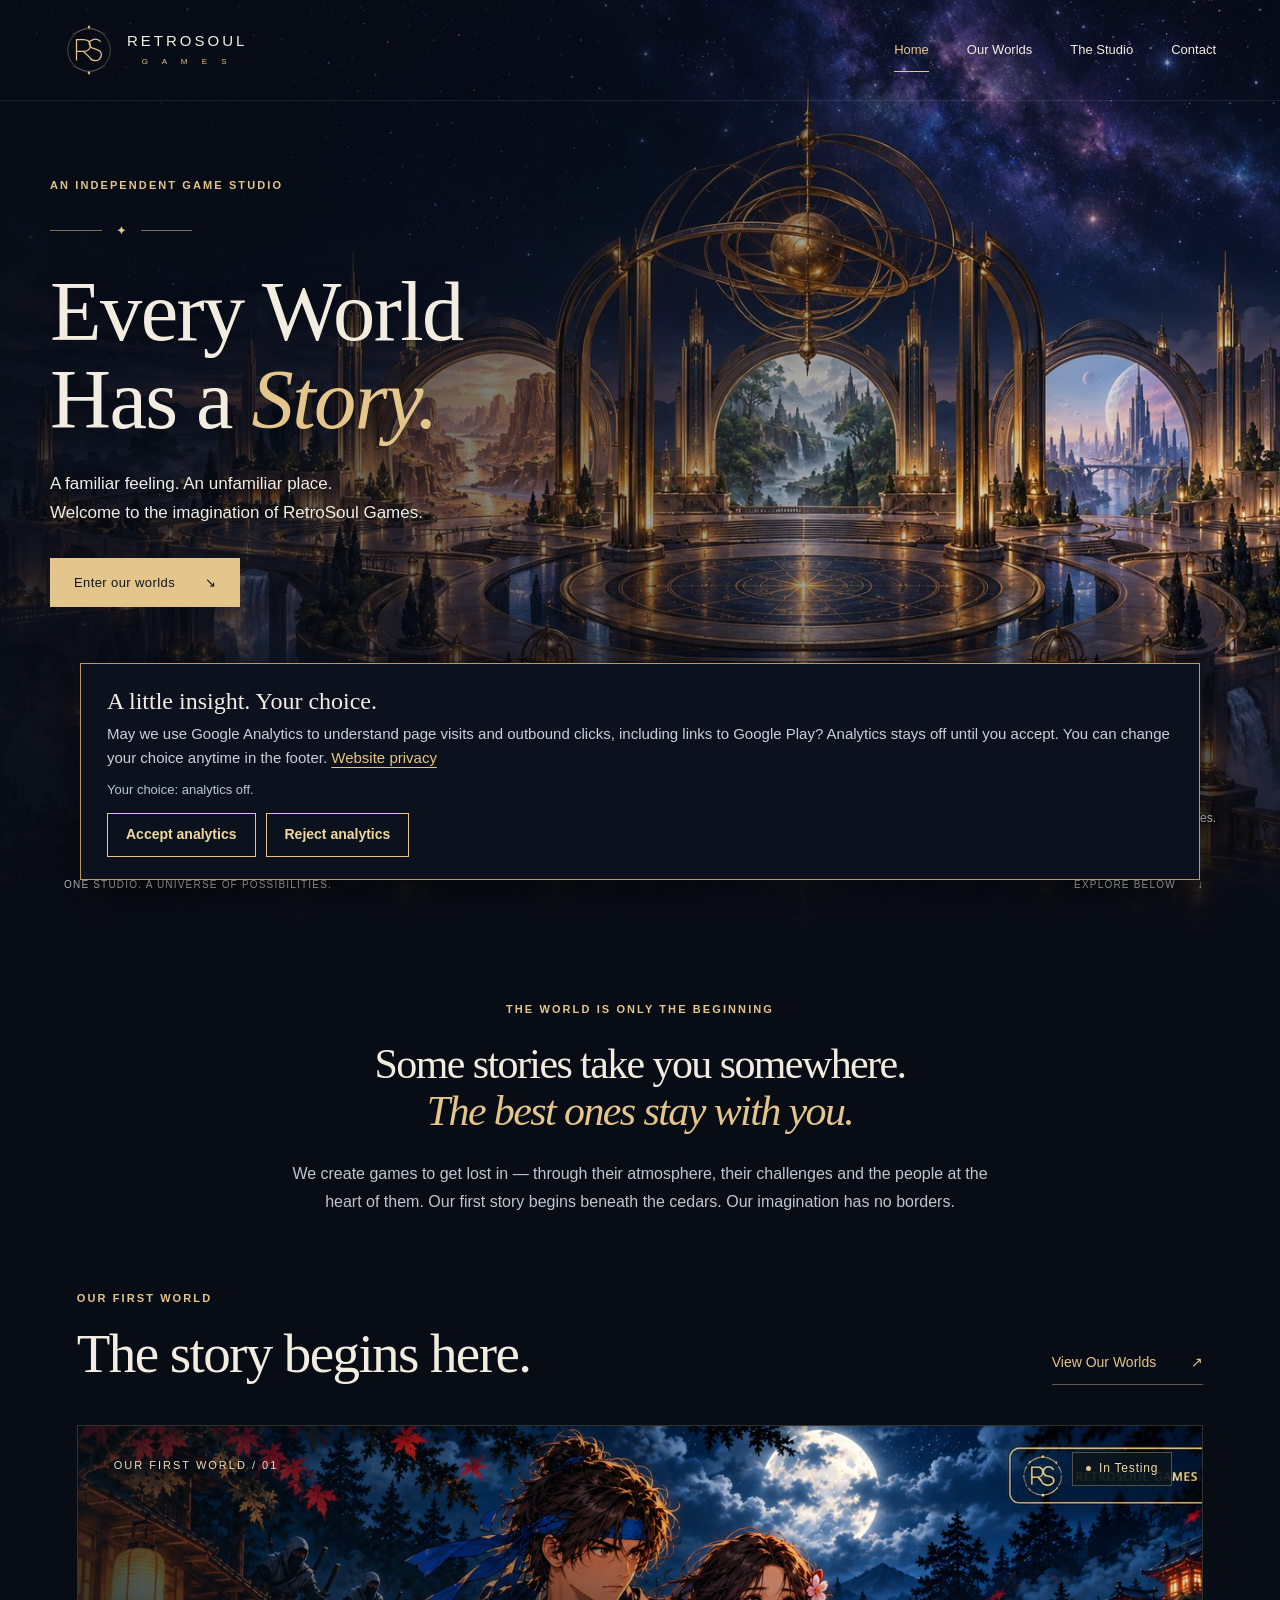
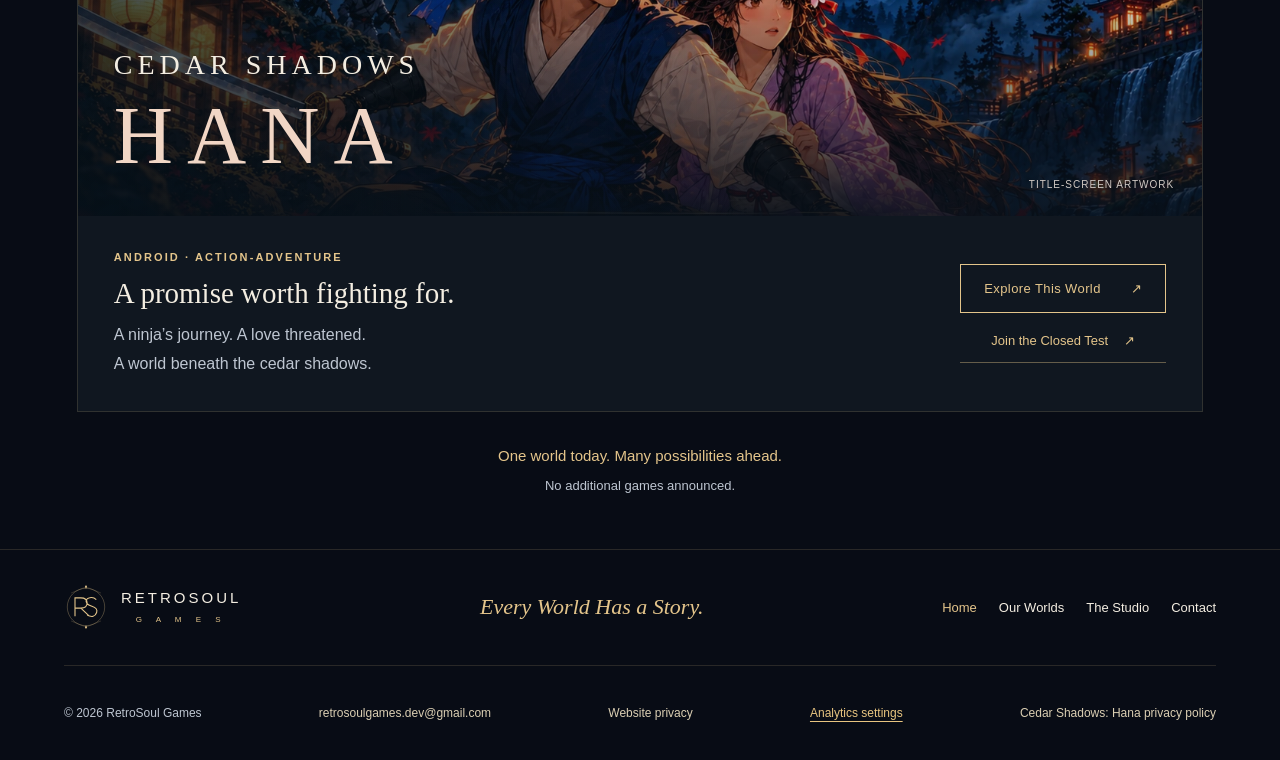
==== commit 3db5364f: "Add files via upload Add Google Analytics support" ====
--- a/index.html
+++ b/index.html
@@ -1,2 +1,7 @@
 <!doctype html>
-<html lang="en"><head><meta charset="utf-8"><meta name="viewport" content="width=device-width,initial-scale=1"><meta name="theme-color" content="#080c15"><title>RetroSoul Games — Every World Has a Story.</title><meta name="description" content="Enter the worlds of RetroSoul Games, an independent game studio. Discover our first game, Cedar Shadows: Hana, currently in testing on Android."><link rel="canonical" href="https://retrosoulgames.github.io/"><meta property="og:type" content="website"><meta property="og:site_name" content="RetroSoul Games"><meta property="og:title" content="RetroSoul Games — Every World Has a Story."><meta property="og:description" content="Enter the worlds of RetroSoul Games, an independent game studio. Discover our first game, Cedar Shadows: Hana, currently in testing on Android."><meta property="og:url" content="https://retrosoulgames.github.io/"><meta property="og:image" content="https://retrosoulgames.github.io/assets/og-image.jpg"><meta property="og:image:width" content="1200"><meta property="og:image:height" content="630"><meta property="og:image:alt" content="RetroSoul Games — Every World Has a Story. Original celestial gateway illustration."><meta name="twitter:card" content="summary_large_image"><meta name="twitter:title" content="RetroSoul Games — Every World Has a Story."><meta name="twitter:description" content="Enter the worlds of RetroSoul Games, an independent game studio. Discover our first game, Cedar Shadows: Hana, currently in testing on Android."><meta name="twitter:image" content="https://retrosoulgames.github.io/assets/og-image.jpg"><link rel="icon" type="image/svg+xml" href="assets/emblem.svg"><link rel="stylesheet" href="styles.css"><link rel="stylesheet" href="v3.css"><script src="script.js" defer></script><link rel="preload" as="image" href="assets/studio-gateway.webp"><link rel="stylesheet" href="art-update.css"></head><body class="home-page home-page"><a class="skip" href="#main">Skip to content</a><header class="header"><a class="brand" href="./" aria-label="RetroSoul Games home"><img src="assets/emblem.svg" width="50" height="50" alt=""><span>RETROSOUL<small>G A M E S</small></span></a><div class="desktop-nav"><nav aria-label="Main navigation"><a href="./" aria-current="page">Home</a><a href="worlds/">Our Worlds</a><a href="studio/">The Studio</a><a href="contact/">Contact</a></nav></div><details class="mobile-nav"><summary>Menu <span aria-hidden="true">☰</span></summary><nav aria-label="Mobile navigation"><a href="./" aria-current="page">Home</a><a href="worlds/">Our Worlds</a><a href="studio/">The Studio</a><a href="contact/">Contact</a></nav></details></header><main id="main"><section class="hero" id="home" aria-labelledby="hero-title"><img class="hero-art" src="assets/studio-gateway.webp" alt="" width="1536" height="1024" fetchpriority="high"><div class="hero-shade"></div><div class="gateway-map" aria-label="Explore the gateway"><a class="portal-hotspot portal-hana" href="worlds/cedar-shadows-hana/" aria-label="Explore Cedar Shadows: Hana — currently in testing"><span class="portal-label">Cedar Shadows: Hana <b aria-hidden="true">↗</b><small>Explore our first world · In Testing</small></span></a><button class="portal-hotspot portal-future portal-frontier" type="button" aria-expanded="false" aria-controls="future-frontier"><span class="portal-label">More Worlds Await<small id="future-frontier">Creative possibilities. No game announced.</small></span><span class="sr-only">Future possibilities — no game announced. Show information.</span></button><button class="portal-hotspot portal-future portal-city" type="button" aria-expanded="false" aria-controls="future-city"><span class="portal-label">More Worlds Await<small id="future-city">Creative possibilities. No game announced.</small></span><span class="sr-only">Future possibilities — no game announced. Show information.</span></button></div><div class="hero-copy"><p class="eyebrow">AN INDEPENDENT GAME STUDIO</p><div class="hero-rule" aria-hidden="true"><i></i>✦<i></i></div><h1 id="hero-title">Every World<br>Has a <em>Story.</em></h1><p>A familiar feeling. An unfamiliar place.<br>Welcome to the imagination of RetroSoul Games.</p><a class="button gold" href="worlds/">Enter our worlds <span aria-hidden="true">↘</span></a></div><div class="hero-foot"><span>ONE STUDIO. A UNIVERSE OF POSSIBILITIES.</span><a href="worlds/">EXPLORE BELOW <span aria-hidden="true">↓</span></a></div><p class="gateway-hint">The gateway holds possibilities. <a href="worlds/cedar-shadows-hana/">Meet our first world: Hana ↗</a></p></section><section class="welcome section"><p class="eyebrow">THE WORLD IS ONLY THE BEGINNING</p><h2>Some stories take you somewhere.<br><em>The best ones stay with you.</em></h2><p>We create games to get lost in — through their atmosphere, their challenges and the people at the heart of them. Our first story begins beneath the cedars. Our imagination has no borders.</p></section><section class="section home-world-preview"><div class="section-head"><div><p class="eyebrow">OUR FIRST WORLD</p><h2>The story begins here.</h2></div><a class="text-link" href="worlds/">View Our Worlds <span aria-hidden="true">↗</span></a></div><article class="game-card"><div class="game-art"><div class="game-cover-window"><img src="assets/hana-home-screen.webp" width="1671" height="941" alt="Ren protects Hana beneath the moon in the updated title-screen artwork" loading="lazy"></div><div class="game-art-shade"></div><span class="status"><i aria-hidden="true"></i> In Testing</span><span class="world-label">OUR FIRST WORLD / 01</span><div class="game-title"><p>CEDAR SHADOWS</p><h3>HANA</h3></div><span class="art-label">TITLE-SCREEN ARTWORK</span></div><div class="game-card-info"><div><p class="eyebrow">ANDROID · ACTION-ADVENTURE</p><h3>A promise worth fighting for.</h3><p>A ninja’s journey. A love threatened.<br>A world beneath the cedar shadows.</p></div><div class="game-card-actions"><a class="button outline" href="worlds/cedar-shadows-hana/">Explore This World <span aria-hidden="true">↗</span></a><a class="text-link testing-card-link" href="worlds/cedar-shadows-hana/#closed-test">Join the Closed Test <span aria-hidden="true">↗</span></a></div></div></article><p class="home-teaser">One world today. Many possibilities ahead. <span>No additional games announced.</span></p></section></main><footer><div class="footer-top"><a class="brand" href="./" aria-label="RetroSoul Games home"><img src="assets/emblem.svg" width="44" height="44" alt=""><span>RETROSOUL<small>G A M E S</small></span></a><p>Every World Has a Story.</p><nav aria-label="Footer navigation"><a href="./" aria-current="page">Home</a><a href="worlds/">Our Worlds</a><a href="studio/">The Studio</a><a href="contact/">Contact</a></nav></div><div class="footer-bottom"><p>© <span id="year">2026</span> RetroSoul Games</p><a href="mailto:retrosoulgames.dev@gmail.com">retrosoulgames.dev@gmail.com</a><a href="https://retrosoulgames.github.io/cedar-shadows-privacy/">Cedar Shadows: Hana privacy policy</a></div></footer></body></html>+<html lang="en"><head><meta charset="utf-8"><meta name="viewport" content="width=device-width,initial-scale=1"><meta name="theme-color" content="#080c15"><title>RetroSoul Games — Every World Has a Story.</title><meta name="description" content="Enter the worlds of RetroSoul Games, an independent game studio. Discover our first game, Cedar Shadows: Hana, currently in testing on Android."><link rel="canonical" href="https://retrosoulgames.github.io/"><meta property="og:type" content="website"><meta property="og:site_name" content="RetroSoul Games"><meta property="og:title" content="RetroSoul Games — Every World Has a Story."><meta property="og:description" content="Enter the worlds of RetroSoul Games, an independent game studio. Discover our first game, Cedar Shadows: Hana, currently in testing on Android."><meta property="og:url" content="https://retrosoulgames.github.io/"><meta property="og:image" content="https://retrosoulgames.github.io/assets/og-image.jpg"><meta property="og:image:width" content="1200"><meta property="og:image:height" content="630"><meta property="og:image:alt" content="RetroSoul Games — Every World Has a Story. Original celestial gateway illustration."><meta name="twitter:card" content="summary_large_image"><meta name="twitter:title" content="RetroSoul Games — Every World Has a Story."><meta name="twitter:description" content="Enter the worlds of RetroSoul Games, an independent game studio. Discover our first game, Cedar Shadows: Hana, currently in testing on Android."><meta name="twitter:image" content="https://retrosoulgames.github.io/assets/og-image.jpg"><link rel="icon" type="image/svg+xml" href="assets/emblem.svg"><link rel="stylesheet" href="styles.css"><link rel="stylesheet" href="v3.css"><script src="script.js" defer></script><link rel="preload" as="image" href="assets/studio-gateway.webp"><link rel="stylesheet" href="art-update.css"><link rel="stylesheet" href="analytics-consent.css"><script src="analytics.js" defer></script></head><body class="home-page home-page"><a class="skip" href="#main">Skip to content</a><header class="header"><a class="brand" href="./" aria-label="RetroSoul Games home"><img src="assets/emblem.svg" width="50" height="50" alt=""><span>RETROSOUL<small>G A M E S</small></span></a><div class="desktop-nav"><nav aria-label="Main navigation"><a href="./" aria-current="page">Home</a><a href="worlds/">Our Worlds</a><a href="studio/">The Studio</a><a href="contact/">Contact</a></nav></div><details class="mobile-nav"><summary>Menu <span aria-hidden="true">☰</span></summary><nav aria-label="Mobile navigation"><a href="./" aria-current="page">Home</a><a href="worlds/">Our Worlds</a><a href="studio/">The Studio</a><a href="contact/">Contact</a></nav></details></header><main id="main"><section class="hero" id="home" aria-labelledby="hero-title"><img class="hero-art" src="assets/studio-gateway.webp" alt="" width="1536" height="1024" fetchpriority="high"><div class="hero-shade"></div><div class="gateway-map" aria-label="Explore the gateway"><a class="portal-hotspot portal-hana" href="worlds/cedar-shadows-hana/" aria-label="Explore Cedar Shadows: Hana — currently in testing"><span class="portal-label">Cedar Shadows: Hana <b aria-hidden="true">↗</b><small>Explore our first world · In Testing</small></span></a><button class="portal-hotspot portal-future portal-frontier" type="button" aria-expanded="false" aria-controls="future-frontier"><span class="portal-label">More Worlds Await<small id="future-frontier">Creative possibilities. No game announced.</small></span><span class="sr-only">Future possibilities — no game announced. Show information.</span></button><button class="portal-hotspot portal-future portal-city" type="button" aria-expanded="false" aria-controls="future-city"><span class="portal-label">More Worlds Await<small id="future-city">Creative possibilities. No game announced.</small></span><span class="sr-only">Future possibilities — no game announced. Show information.</span></button></div><div class="hero-copy"><p class="eyebrow">AN INDEPENDENT GAME STUDIO</p><div class="hero-rule" aria-hidden="true"><i></i>✦<i></i></div><h1 id="hero-title">Every World<br>Has a <em>Story.</em></h1><p>A familiar feeling. An unfamiliar place.<br>Welcome to the imagination of RetroSoul Games.</p><a class="button gold" href="worlds/">Enter our worlds <span aria-hidden="true">↘</span></a></div><div class="hero-foot"><span>ONE STUDIO. A UNIVERSE OF POSSIBILITIES.</span><a href="worlds/">EXPLORE BELOW <span aria-hidden="true">↓</span></a></div><p class="gateway-hint">The gateway holds possibilities. <a href="worlds/cedar-shadows-hana/">Meet our first world: Hana ↗</a></p></section><section class="welcome section"><p class="eyebrow">THE WORLD IS ONLY THE BEGINNING</p><h2>Some stories take you somewhere.<br><em>The best ones stay with you.</em></h2><p>We create games to get lost in — through their atmosphere, their challenges and the people at the heart of them. Our first story begins beneath the cedars. Our imagination has no borders.</p></section><section class="section home-world-preview"><div class="section-head"><div><p class="eyebrow">OUR FIRST WORLD</p><h2>The story begins here.</h2></div><a class="text-link" href="worlds/">View Our Worlds <span aria-hidden="true">↗</span></a></div><article class="game-card"><div class="game-art"><div class="game-cover-window"><img src="assets/hana-home-screen.webp" width="1671" height="941" alt="Ren protects Hana beneath the moon in the updated title-screen artwork" loading="lazy"></div><div class="game-art-shade"></div><span class="status"><i aria-hidden="true"></i> In Testing</span><span class="world-label">OUR FIRST WORLD / 01</span><div class="game-title"><p>CEDAR SHADOWS</p><h3>HANA</h3></div><span class="art-label">TITLE-SCREEN ARTWORK</span></div><div class="game-card-info"><div><p class="eyebrow">ANDROID · ACTION-ADVENTURE</p><h3>A promise worth fighting for.</h3><p>A ninja’s journey. A love threatened.<br>A world beneath the cedar shadows.</p></div><div class="game-card-actions"><a class="button outline" href="worlds/cedar-shadows-hana/">Explore This World <span aria-hidden="true">↗</span></a><a class="text-link testing-card-link" href="worlds/cedar-shadows-hana/#closed-test">Join the Closed Test <span aria-hidden="true">↗</span></a></div></div></article><p class="home-teaser">One world today. Many possibilities ahead. <span>No additional games announced.</span></p></section></main><footer><div class="footer-top"><a class="brand" href="./" aria-label="RetroSoul Games home"><img src="assets/emblem.svg" width="44" height="44" alt=""><span>RETROSOUL<small>G A M E S</small></span></a><p>Every World Has a Story.</p><nav aria-label="Footer navigation"><a href="./" aria-current="page">Home</a><a href="worlds/">Our Worlds</a><a href="studio/">The Studio</a><a href="contact/">Contact</a></nav></div><div class="footer-bottom"><p>© <span id="year">2026</span> RetroSoul Games</p><a href="mailto:retrosoulgames.dev@gmail.com">retrosoulgames.dev@gmail.com</a><a href="privacy.html">Website privacy</a><button class="analytics-settings" type="button" data-analytics-settings hidden>Analytics settings</button><a href="https://retrosoulgames.github.io/cedar-shadows-privacy/">Cedar Shadows: Hana privacy policy</a></div></footer><aside class="analytics-consent" id="analytics-consent" aria-labelledby="analytics-consent-title" hidden>
+<h2 id="analytics-consent-title">A little insight. Your choice.</h2>
+<p>May we use Google Analytics to understand page visits and outbound clicks, including links to Google Play? Analytics stays off until you accept. You can change your choice anytime in the footer. <a href="privacy.html">Website privacy</a></p>
+<p class="analytics-consent-status" id="analytics-consent-status">Your choice: analytics off.</p>
+<div class="analytics-consent-actions"><button type="button" data-analytics-choice="granted">Accept analytics</button><button type="button" data-analytics-choice="denied">Reject analytics</button><button type="button" id="analytics-consent-close" hidden>Keep current choice</button></div>
+</aside></body></html>
--- a/analytics-consent.css
+++ b/analytics-consent.css
@@ -0,0 +1,43 @@
+/* Scoped consent controls; existing studio layouts and artwork are unchanged. */
+.analytics-consent[hidden], [data-analytics-settings][hidden], #analytics-consent-close[hidden] { display: none !important; }
+.analytics-consent {
+  position: fixed; z-index: 10000; inset: auto 20px 20px;
+  margin: 0 auto; max-width: 1120px; max-height: calc(100dvh - 40px); overflow: auto;
+  padding: 22px 26px; color: #f4eee3; background: #0b121e;
+  border: 1px solid #b99a61; box-shadow: 0 8px 45px #0009;
+  font: 15px/1.6 Arial, sans-serif; text-align: left;
+}
+.analytics-consent h2 { margin: 0 0 6px; color: #f4eee3; font: 24px/1.25 Georgia, serif; letter-spacing: 0; }
+.analytics-consent p { margin: 0 0 10px; max-width: none; color: #c8d0dc; font: inherit; }
+.analytics-consent a, .analytics-settings, .website-privacy a { color: #e8c580; text-underline-offset: 4px; }
+.analytics-consent a { text-decoration: underline; }
+.analytics-consent .analytics-consent-status { margin-bottom: 12px; color: #b8c7d5; font-size: 13px; }
+.analytics-consent-actions { display: flex; flex-wrap: wrap; gap: 10px; }
+.analytics-consent-actions button {
+  appearance: none; min-height: 44px; padding: 10px 18px; border: 1px solid #e8c580;
+  border-radius: 0; background: transparent; color: #f3d89f; cursor: pointer;
+  font: 600 14px/1.4 Arial, sans-serif; letter-spacing: 0; text-transform: none;
+}
+.analytics-consent-actions button:hover { background: #e8c580; color: #080c15; }
+.analytics-settings {
+  appearance: none; border: 0; background: transparent; padding: 10px 0;
+  min-height: 44px; cursor: pointer; text-decoration: underline;
+  font: inherit; letter-spacing: inherit; text-align: left;
+}
+.analytics-consent a:focus-visible, .analytics-consent button:focus-visible,
+.analytics-settings:focus-visible { outline: 3px solid #99e5e8; outline-offset: 4px; }
+.website-privacy { max-width: 880px; margin: 0 auto; }
+.website-privacy .page-lead { max-width: 740px; }
+.website-privacy h2 { margin: 40px 0 12px; font-size: clamp(24px, 3vw, 34px); }
+.website-privacy p, .website-privacy li { color: #c8d0dc; font-size: 16px; line-height: 1.8; }
+.website-privacy p { max-width: none; margin: 0 0 16px; }
+.website-privacy ul { padding-left: 24px; }
+.website-privacy li { margin: 6px 0; }
+.website-privacy a { text-decoration: underline; overflow-wrap: anywhere; }
+@media (max-width: 600px) {
+  .analytics-consent { inset: auto 10px 10px; padding: 18px; max-height: calc(100dvh - 20px); font-size: 14px; }
+  .analytics-consent h2 { font-size: 22px; }
+  .analytics-consent-actions { display: grid; grid-template-columns: 1fr 1fr; gap: 8px; }
+  .analytics-consent-actions button { padding: 10px 8px; }
+  #analytics-consent-close { grid-column: 1 / -1; }
+}
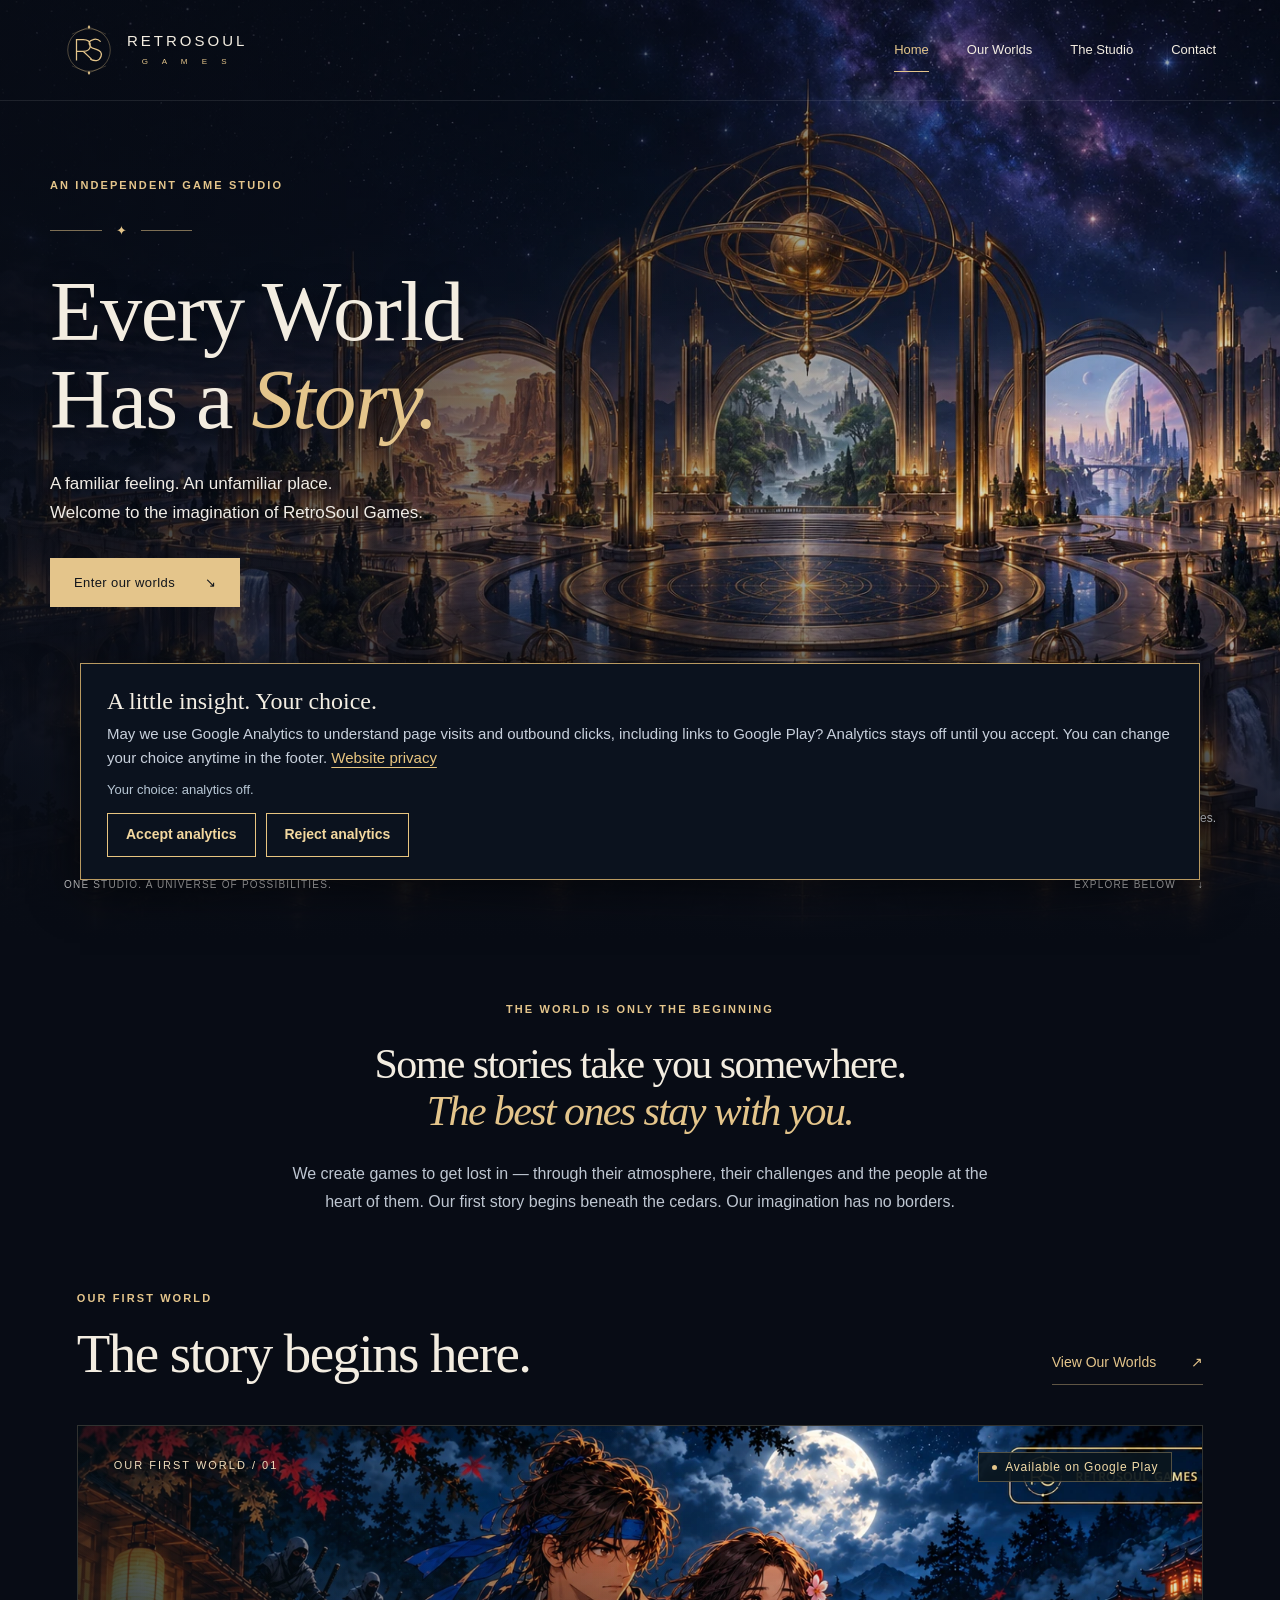
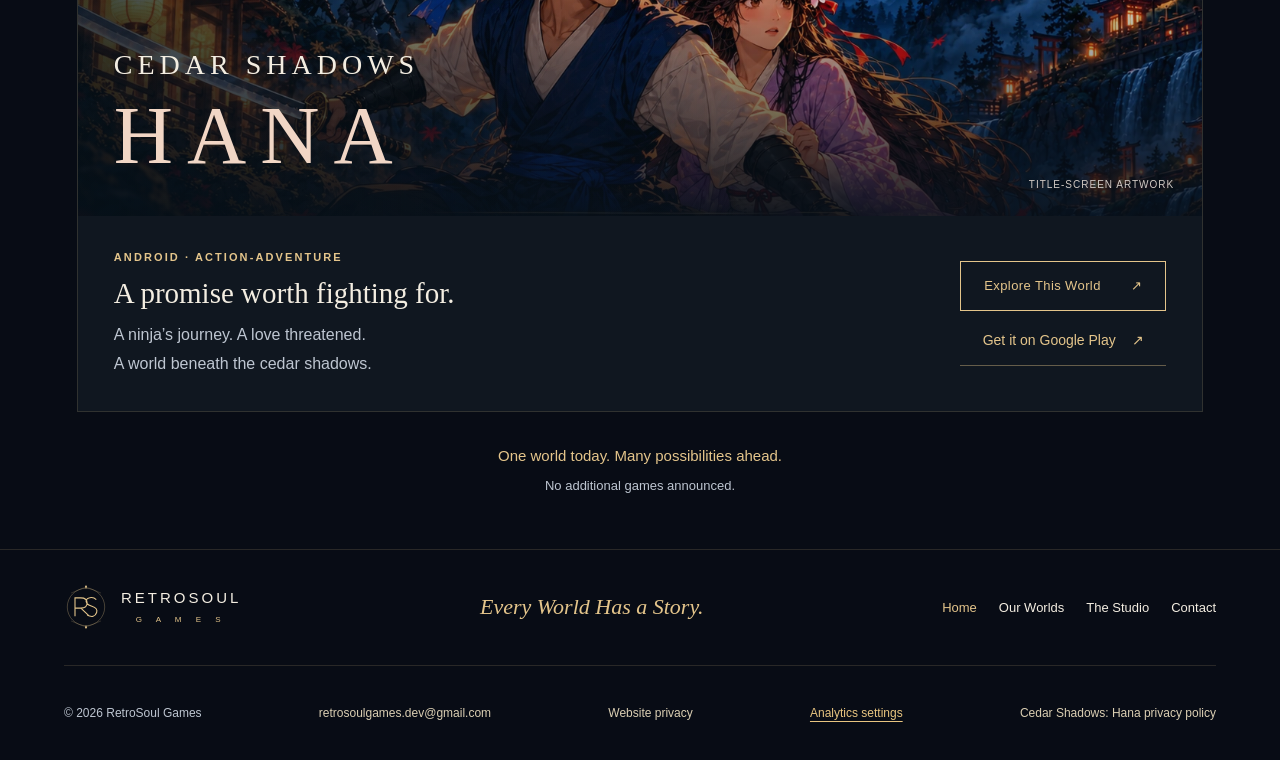
==== commit 34fa5323: "Add files via upload GameProductionReady" ====
--- a/index.html
+++ b/index.html
@@ -1,5 +1,5 @@
 <!doctype html>
-<html lang="en"><head><meta charset="utf-8"><meta name="viewport" content="width=device-width,initial-scale=1"><meta name="theme-color" content="#080c15"><title>RetroSoul Games — Every World Has a Story.</title><meta name="description" content="Enter the worlds of RetroSoul Games, an independent game studio. Discover our first game, Cedar Shadows: Hana, currently in testing on Android."><link rel="canonical" href="https://retrosoulgames.github.io/"><meta property="og:type" content="website"><meta property="og:site_name" content="RetroSoul Games"><meta property="og:title" content="RetroSoul Games — Every World Has a Story."><meta property="og:description" content="Enter the worlds of RetroSoul Games, an independent game studio. Discover our first game, Cedar Shadows: Hana, currently in testing on Android."><meta property="og:url" content="https://retrosoulgames.github.io/"><meta property="og:image" content="https://retrosoulgames.github.io/assets/og-image.jpg"><meta property="og:image:width" content="1200"><meta property="og:image:height" content="630"><meta property="og:image:alt" content="RetroSoul Games — Every World Has a Story. Original celestial gateway illustration."><meta name="twitter:card" content="summary_large_image"><meta name="twitter:title" content="RetroSoul Games — Every World Has a Story."><meta name="twitter:description" content="Enter the worlds of RetroSoul Games, an independent game studio. Discover our first game, Cedar Shadows: Hana, currently in testing on Android."><meta name="twitter:image" content="https://retrosoulgames.github.io/assets/og-image.jpg"><link rel="icon" type="image/svg+xml" href="assets/emblem.svg"><link rel="stylesheet" href="styles.css"><link rel="stylesheet" href="v3.css"><script src="script.js" defer></script><link rel="preload" as="image" href="assets/studio-gateway.webp"><link rel="stylesheet" href="art-update.css"><link rel="stylesheet" href="analytics-consent.css"><script src="analytics.js" defer></script></head><body class="home-page home-page"><a class="skip" href="#main">Skip to content</a><header class="header"><a class="brand" href="./" aria-label="RetroSoul Games home"><img src="assets/emblem.svg" width="50" height="50" alt=""><span>RETROSOUL<small>G A M E S</small></span></a><div class="desktop-nav"><nav aria-label="Main navigation"><a href="./" aria-current="page">Home</a><a href="worlds/">Our Worlds</a><a href="studio/">The Studio</a><a href="contact/">Contact</a></nav></div><details class="mobile-nav"><summary>Menu <span aria-hidden="true">☰</span></summary><nav aria-label="Mobile navigation"><a href="./" aria-current="page">Home</a><a href="worlds/">Our Worlds</a><a href="studio/">The Studio</a><a href="contact/">Contact</a></nav></details></header><main id="main"><section class="hero" id="home" aria-labelledby="hero-title"><img class="hero-art" src="assets/studio-gateway.webp" alt="" width="1536" height="1024" fetchpriority="high"><div class="hero-shade"></div><div class="gateway-map" aria-label="Explore the gateway"><a class="portal-hotspot portal-hana" href="worlds/cedar-shadows-hana/" aria-label="Explore Cedar Shadows: Hana — currently in testing"><span class="portal-label">Cedar Shadows: Hana <b aria-hidden="true">↗</b><small>Explore our first world · In Testing</small></span></a><button class="portal-hotspot portal-future portal-frontier" type="button" aria-expanded="false" aria-controls="future-frontier"><span class="portal-label">More Worlds Await<small id="future-frontier">Creative possibilities. No game announced.</small></span><span class="sr-only">Future possibilities — no game announced. Show information.</span></button><button class="portal-hotspot portal-future portal-city" type="button" aria-expanded="false" aria-controls="future-city"><span class="portal-label">More Worlds Await<small id="future-city">Creative possibilities. No game announced.</small></span><span class="sr-only">Future possibilities — no game announced. Show information.</span></button></div><div class="hero-copy"><p class="eyebrow">AN INDEPENDENT GAME STUDIO</p><div class="hero-rule" aria-hidden="true"><i></i>✦<i></i></div><h1 id="hero-title">Every World<br>Has a <em>Story.</em></h1><p>A familiar feeling. An unfamiliar place.<br>Welcome to the imagination of RetroSoul Games.</p><a class="button gold" href="worlds/">Enter our worlds <span aria-hidden="true">↘</span></a></div><div class="hero-foot"><span>ONE STUDIO. A UNIVERSE OF POSSIBILITIES.</span><a href="worlds/">EXPLORE BELOW <span aria-hidden="true">↓</span></a></div><p class="gateway-hint">The gateway holds possibilities. <a href="worlds/cedar-shadows-hana/">Meet our first world: Hana ↗</a></p></section><section class="welcome section"><p class="eyebrow">THE WORLD IS ONLY THE BEGINNING</p><h2>Some stories take you somewhere.<br><em>The best ones stay with you.</em></h2><p>We create games to get lost in — through their atmosphere, their challenges and the people at the heart of them. Our first story begins beneath the cedars. Our imagination has no borders.</p></section><section class="section home-world-preview"><div class="section-head"><div><p class="eyebrow">OUR FIRST WORLD</p><h2>The story begins here.</h2></div><a class="text-link" href="worlds/">View Our Worlds <span aria-hidden="true">↗</span></a></div><article class="game-card"><div class="game-art"><div class="game-cover-window"><img src="assets/hana-home-screen.webp" width="1671" height="941" alt="Ren protects Hana beneath the moon in the updated title-screen artwork" loading="lazy"></div><div class="game-art-shade"></div><span class="status"><i aria-hidden="true"></i> In Testing</span><span class="world-label">OUR FIRST WORLD / 01</span><div class="game-title"><p>CEDAR SHADOWS</p><h3>HANA</h3></div><span class="art-label">TITLE-SCREEN ARTWORK</span></div><div class="game-card-info"><div><p class="eyebrow">ANDROID · ACTION-ADVENTURE</p><h3>A promise worth fighting for.</h3><p>A ninja’s journey. A love threatened.<br>A world beneath the cedar shadows.</p></div><div class="game-card-actions"><a class="button outline" href="worlds/cedar-shadows-hana/">Explore This World <span aria-hidden="true">↗</span></a><a class="text-link testing-card-link" href="worlds/cedar-shadows-hana/#closed-test">Join the Closed Test <span aria-hidden="true">↗</span></a></div></div></article><p class="home-teaser">One world today. Many possibilities ahead. <span>No additional games announced.</span></p></section></main><footer><div class="footer-top"><a class="brand" href="./" aria-label="RetroSoul Games home"><img src="assets/emblem.svg" width="44" height="44" alt=""><span>RETROSOUL<small>G A M E S</small></span></a><p>Every World Has a Story.</p><nav aria-label="Footer navigation"><a href="./" aria-current="page">Home</a><a href="worlds/">Our Worlds</a><a href="studio/">The Studio</a><a href="contact/">Contact</a></nav></div><div class="footer-bottom"><p>© <span id="year">2026</span> RetroSoul Games</p><a href="mailto:retrosoulgames.dev@gmail.com">retrosoulgames.dev@gmail.com</a><a href="privacy.html">Website privacy</a><button class="analytics-settings" type="button" data-analytics-settings hidden>Analytics settings</button><a href="https://retrosoulgames.github.io/cedar-shadows-privacy/">Cedar Shadows: Hana privacy policy</a></div></footer><aside class="analytics-consent" id="analytics-consent" aria-labelledby="analytics-consent-title" hidden>
+<html lang="en"><head><meta charset="utf-8"><meta name="viewport" content="width=device-width,initial-scale=1"><meta name="theme-color" content="#080c15"><title>RetroSoul Games — Every World Has a Story.</title><meta name="description" content="Enter the worlds of RetroSoul Games, an independent game studio. Discover our first game, Cedar Shadows: Hana, now available on Google Play for Android."><link rel="canonical" href="https://retrosoulgames.github.io/"><meta property="og:type" content="website"><meta property="og:site_name" content="RetroSoul Games"><meta property="og:title" content="RetroSoul Games — Every World Has a Story."><meta property="og:description" content="Enter the worlds of RetroSoul Games, an independent game studio. Discover our first game, Cedar Shadows: Hana, now available on Google Play for Android."><meta property="og:url" content="https://retrosoulgames.github.io/"><meta property="og:image" content="https://retrosoulgames.github.io/assets/og-image.jpg"><meta property="og:image:width" content="1200"><meta property="og:image:height" content="630"><meta property="og:image:alt" content="RetroSoul Games — Every World Has a Story. Original celestial gateway illustration."><meta name="twitter:card" content="summary_large_image"><meta name="twitter:title" content="RetroSoul Games — Every World Has a Story."><meta name="twitter:description" content="Enter the worlds of RetroSoul Games, an independent game studio. Discover our first game, Cedar Shadows: Hana, now available on Google Play for Android."><meta name="twitter:image" content="https://retrosoulgames.github.io/assets/og-image.jpg"><link rel="icon" type="image/svg+xml" href="assets/emblem.svg"><link rel="stylesheet" href="styles.css"><link rel="stylesheet" href="v3.css?v=3.5"><script src="script.js" defer></script><link rel="preload" as="image" href="assets/studio-gateway.webp"><link rel="stylesheet" href="art-update.css"><link rel="stylesheet" href="analytics-consent.css"><script src="analytics.js" defer></script></head><body class="home-page home-page"><a class="skip" href="#main">Skip to content</a><header class="header"><a class="brand" href="./" aria-label="RetroSoul Games home"><img src="assets/emblem.svg" width="50" height="50" alt=""><span>RETROSOUL<small>G A M E S</small></span></a><div class="desktop-nav"><nav aria-label="Main navigation"><a href="./" aria-current="page">Home</a><a href="worlds/">Our Worlds</a><a href="studio/">The Studio</a><a href="contact/">Contact</a></nav></div><details class="mobile-nav"><summary>Menu <span aria-hidden="true">☰</span></summary><nav aria-label="Mobile navigation"><a href="./" aria-current="page">Home</a><a href="worlds/">Our Worlds</a><a href="studio/">The Studio</a><a href="contact/">Contact</a></nav></details></header><main id="main"><section class="hero" id="home" aria-labelledby="hero-title"><img class="hero-art" src="assets/studio-gateway.webp" alt="" width="1536" height="1024" fetchpriority="high"><div class="hero-shade"></div><div class="gateway-map" aria-label="Explore the gateway"><a class="portal-hotspot portal-hana" href="worlds/cedar-shadows-hana/" aria-label="Explore Cedar Shadows: Hana — available on Google Play"><span class="portal-label">Cedar Shadows: Hana <b aria-hidden="true">↗</b><small>Explore our first world · Available on Google Play</small></span></a><button class="portal-hotspot portal-future portal-frontier" type="button" aria-expanded="false" aria-controls="future-frontier"><span class="portal-label">More Worlds Await<small id="future-frontier">Creative possibilities. No game announced.</small></span><span class="sr-only">Future possibilities — no game announced. Show information.</span></button><button class="portal-hotspot portal-future portal-city" type="button" aria-expanded="false" aria-controls="future-city"><span class="portal-label">More Worlds Await<small id="future-city">Creative possibilities. No game announced.</small></span><span class="sr-only">Future possibilities — no game announced. Show information.</span></button></div><div class="hero-copy"><p class="eyebrow">AN INDEPENDENT GAME STUDIO</p><div class="hero-rule" aria-hidden="true"><i></i>✦<i></i></div><h1 id="hero-title">Every World<br>Has a <em>Story.</em></h1><p>A familiar feeling. An unfamiliar place.<br>Welcome to the imagination of RetroSoul Games.</p><a class="button gold" href="worlds/">Enter our worlds <span aria-hidden="true">↘</span></a></div><div class="hero-foot"><span>ONE STUDIO. A UNIVERSE OF POSSIBILITIES.</span><a href="worlds/">EXPLORE BELOW <span aria-hidden="true">↓</span></a></div><p class="gateway-hint">The gateway holds possibilities. <a href="worlds/cedar-shadows-hana/">Meet our first world: Hana ↗</a></p></section><section class="welcome section"><p class="eyebrow">THE WORLD IS ONLY THE BEGINNING</p><h2>Some stories take you somewhere.<br><em>The best ones stay with you.</em></h2><p>We create games to get lost in — through their atmosphere, their challenges and the people at the heart of them. Our first story begins beneath the cedars. Our imagination has no borders.</p></section><section class="section home-world-preview"><div class="section-head"><div><p class="eyebrow">OUR FIRST WORLD</p><h2>The story begins here.</h2></div><a class="text-link" href="worlds/">View Our Worlds <span aria-hidden="true">↗</span></a></div><article class="game-card"><div class="game-art"><div class="game-cover-window"><img src="assets/hana-home-screen.webp" width="1671" height="941" alt="Ren protects Hana beneath the moon in the updated title-screen artwork" loading="lazy"></div><div class="game-art-shade"></div><span class="status store-status"><i aria-hidden="true"></i> Available on Google Play</span><span class="world-label">OUR FIRST WORLD / 01</span><div class="game-title"><p>CEDAR SHADOWS</p><h3>HANA</h3></div><span class="art-label">TITLE-SCREEN ARTWORK</span></div><div class="game-card-info"><div><p class="eyebrow">ANDROID · ACTION-ADVENTURE</p><h3>A promise worth fighting for.</h3><p>A ninja’s journey. A love threatened.<br>A world beneath the cedar shadows.</p></div><div class="game-card-actions"><a class="button outline" href="worlds/cedar-shadows-hana/">Explore This World <span aria-hidden="true">↗</span></a><a class="text-link store-card-link store-cta" href="https://play.google.com/store/apps/details?id=com.moonveil.forestembers" target="_blank" rel="noopener">Get it on Google Play <span aria-hidden="true">↗</span></a></div></div></article><p class="home-teaser">One world today. Many possibilities ahead. <span>No additional games announced.</span></p></section></main><footer><div class="footer-top"><a class="brand" href="./" aria-label="RetroSoul Games home"><img src="assets/emblem.svg" width="44" height="44" alt=""><span>RETROSOUL<small>G A M E S</small></span></a><p>Every World Has a Story.</p><nav aria-label="Footer navigation"><a href="./" aria-current="page">Home</a><a href="worlds/">Our Worlds</a><a href="studio/">The Studio</a><a href="contact/">Contact</a></nav></div><div class="footer-bottom"><p>© <span id="year">2026</span> RetroSoul Games</p><a href="mailto:retrosoulgames.dev@gmail.com">retrosoulgames.dev@gmail.com</a><a href="privacy.html">Website privacy</a><button class="analytics-settings" type="button" data-analytics-settings hidden>Analytics settings</button><a href="https://retrosoulgames.github.io/cedar-shadows-privacy/">Cedar Shadows: Hana privacy policy</a></div></footer><aside class="analytics-consent" id="analytics-consent" aria-labelledby="analytics-consent-title" hidden>
 <h2 id="analytics-consent-title">A little insight. Your choice.</h2>
 <p>May we use Google Analytics to understand page visits and outbound clicks, including links to Google Play? Analytics stays off until you accept. You can change your choice anytime in the footer. <a href="privacy.html">Website privacy</a></p>
 <p class="analytics-consent-status" id="analytics-consent-status">Your choice: analytics off.</p>
--- a/v3.css
+++ b/v3.css
@@ -129,7 +129,7 @@
 .game-hero-content .button.gold:hover{background:#f7dda9}
 .game-card-actions{display:flex;flex-direction:column;align-items:stretch;gap:6px;flex-shrink:0}
 .game-card-actions .button{margin-top:0}
-.testing-card-link{justify-content:center;font-size:13px;gap:16px}
+.store-card-link{justify-content:center;font-size:13px;gap:16px}
 .testing-section{background:radial-gradient(ellipse at 80% 10%,#4a3e6020,transparent 65%);border-bottom:1px solid var(--line)}
 .testing-heading{display:flex;align-items:center;justify-content:space-between;gap:24px}
 .testing-heading h2{font-size:47px;margin-top:16px}
@@ -147,5 +147,19 @@
 .release-panel .button{margin-bottom:12px}
 @media(max-width:1050px){.testing-steps li{padding:20px}.testing-steps .button{font-size:12px}.testing-steps h3{font-size:23px}.game-card-actions{max-width:285px}}
 @media(max-width:900px){.testing-steps{grid-template-columns:1fr}.testing-steps p{margin-bottom:18px}.testing-steps .button{width:auto;font-size:14px;max-width:100%}.testing-notes{gap:24px}.game-card-actions{max-width:250px}}
-@media(max-width:700px){.game-card-actions{max-width:none;width:100%;margin-top:24px}.testing-heading{display:block}.testing-heading h2{font-size:37px}.testing-heading>.status{margin-top:20px}.testing-intro{font-size:16px}.testing-steps li{padding:24px}.testing-steps h3{font-size:26px}.testing-notes{grid-template-columns:1fr;gap:20px}.game-hero-actions{gap:12px}.game-hero-actions .button{font-size:12px}.testing-card-link{font-size:14px}}
+@media(max-width:700px){.game-card-actions{max-width:none;width:100%;margin-top:24px}.testing-heading{display:block}.testing-heading h2{font-size:37px}.testing-heading>.status{margin-top:20px}.testing-intro{font-size:16px}.testing-steps li{padding:24px}.testing-steps h3{font-size:26px}.testing-notes{grid-template-columns:1fr;gap:20px}.game-hero-actions{gap:12px}.game-hero-actions .button{font-size:12px}.store-card-link{font-size:14px}}
 @media(max-width:380px){.testing-heading h2{font-size:33px}.testing-steps li{padding:20px}.testing-steps .button{font-size:12px}.game-hero-actions{align-items:stretch;flex-direction:column;max-width:240px}}
+
+/* Production storefront: retain the studio palette and existing actions. */
+.play-availability{display:grid;grid-template-columns:minmax(0,1.4fr) minmax(260px,.8fr);gap:44px;align-items:center;background:radial-gradient(ellipse at 80% 10%,#4a3e6020,transparent 65%);border-bottom:1px solid var(--line)}
+.play-availability h2{font-size:47px;margin:16px 0 24px}
+.play-availability-copy>p:not(.eyebrow){max-width:670px;font-size:16px;color:var(--muted)}
+.play-availability-card{min-width:0;padding:30px;border:1px solid var(--line);background:#111923}
+.play-platform{margin:14px 0 24px;font-size:16px;color:var(--muted)}
+.play-store-note{margin-top:16px;font-size:14px;color:var(--muted)}
+.store-cta{font-size:14px;line-height:1.5;min-height:49px}
+.play-availability-card .store-cta{width:100%;justify-content:center;text-align:center;gap:16px}
+.store-status{line-height:1.5;white-space:normal}
+.facts .store-status{max-width:240px}
+@media(max-width:900px){.play-availability{grid-template-columns:1fr;gap:28px}.play-availability-card{max-width:540px}}
+@media(max-width:700px){.game-art>.store-status{top:52px;left:25px;right:auto;max-width:calc(100% - 50px);font-size:11px}.play-availability h2{font-size:37px}.play-availability-card{padding:24px}.game-hero-actions .store-cta,.game-card-actions .store-cta{font-size:14px;width:100%;justify-content:center;gap:14px}.game-hero-actions{align-items:stretch}.game-hero-actions .store-cta{max-width:300px}.store-card-link{min-height:49px}.game-hero-content>.store-status{max-width:100%}}
--- a/analytics-consent.css
+++ b/analytics-consent.css
@@ -26,7 +26,13 @@
 }
 .analytics-consent a:focus-visible, .analytics-consent button:focus-visible,
 .analytics-settings:focus-visible { outline: 3px solid #99e5e8; outline-offset: 4px; }
-.website-privacy { max-width: 880px; margin: 0 auto; }
+/* Override the shared .section gutters inside this constrained article.
+ * Viewport-sized gutters otherwise consume its content width on desktops. */
+.privacy-page .website-privacy {
+  box-sizing: border-box;
+  width: 100%; max-width: 880px; margin: 0 auto;
+  padding-inline: clamp(20px, 6vw, 48px);
+}
 .website-privacy .page-lead { max-width: 740px; }
 .website-privacy h2 { margin: 40px 0 12px; font-size: clamp(24px, 3vw, 34px); }
 .website-privacy p, .website-privacy li { color: #c8d0dc; font-size: 16px; line-height: 1.8; }
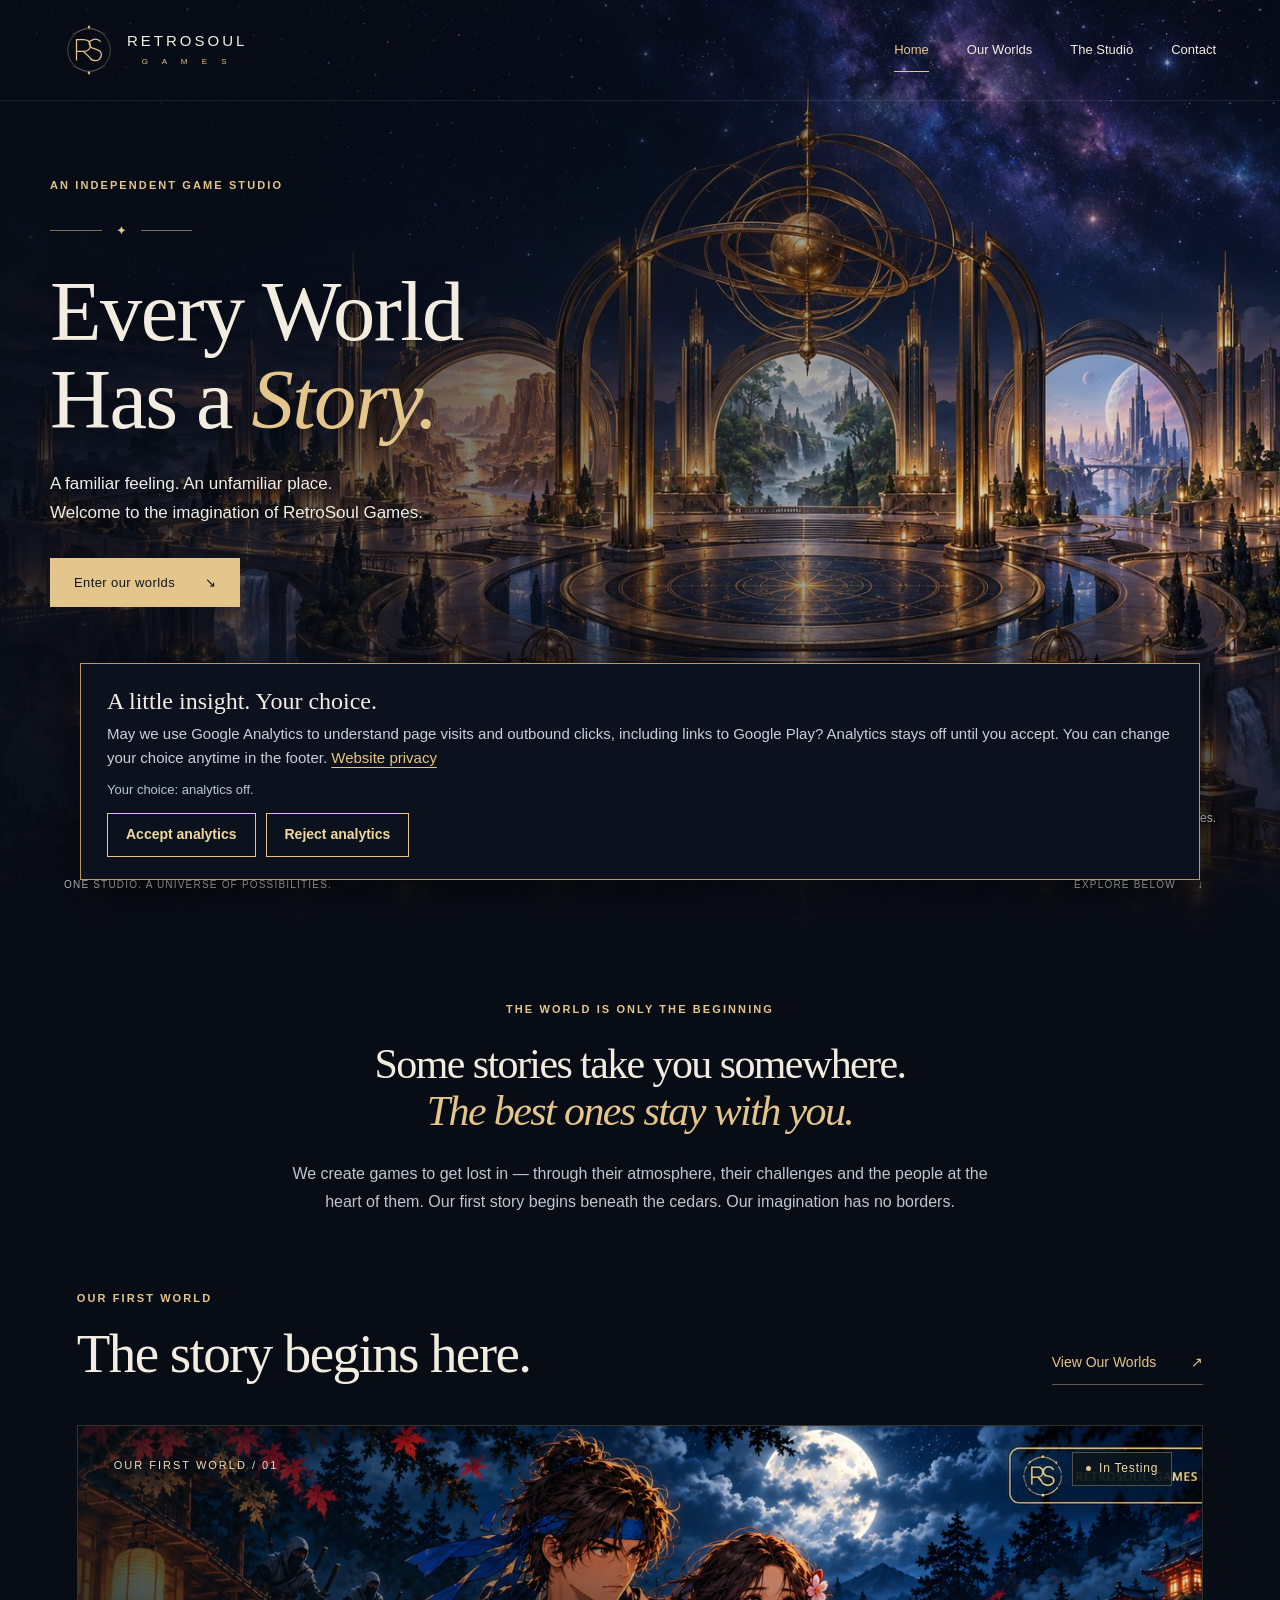
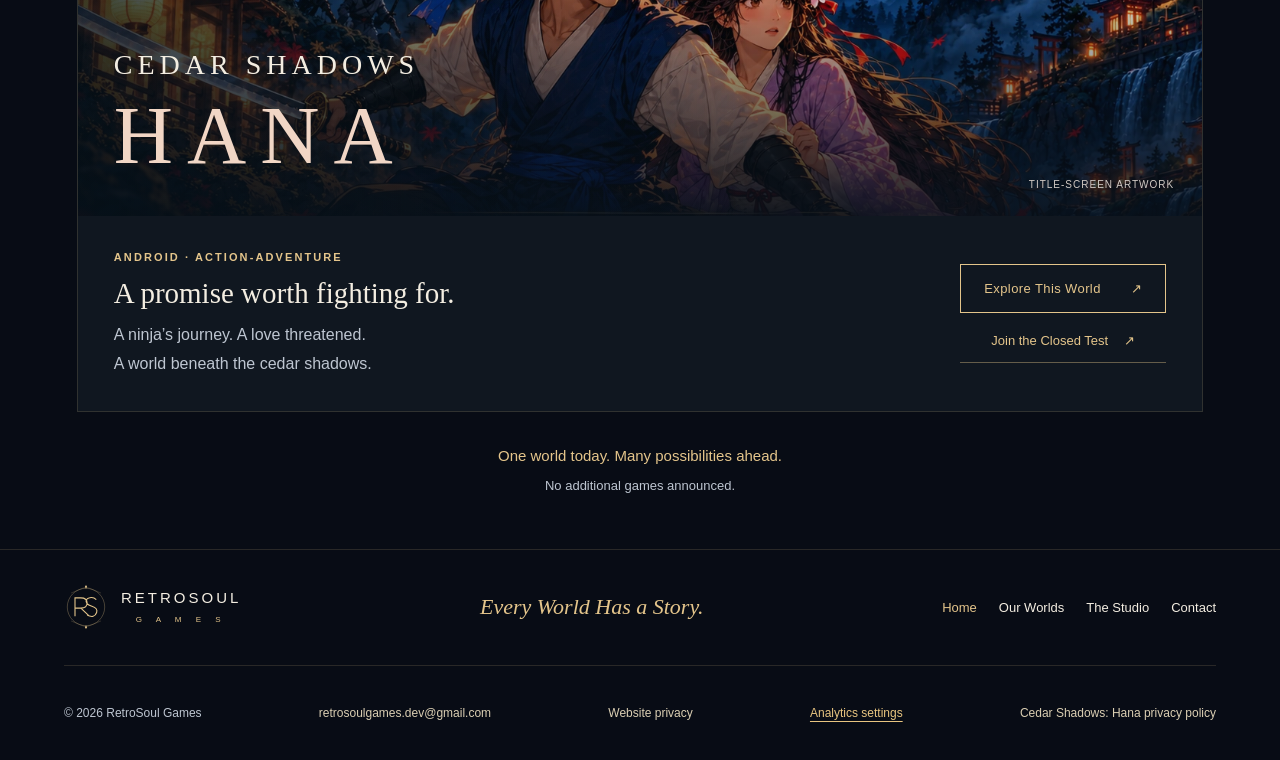
==== commit 74205843: "Add files via upload" ====
--- a/index.html
+++ b/index.html
@@ -1,5 +1,5 @@
 <!doctype html>
-<html lang="en"><head><meta charset="utf-8"><meta name="viewport" content="width=device-width,initial-scale=1"><meta name="theme-color" content="#080c15"><title>RetroSoul Games — Every World Has a Story.</title><meta name="description" content="Enter the worlds of RetroSoul Games, an independent game studio. Discover our first game, Cedar Shadows: Hana, now available on Google Play for Android."><link rel="canonical" href="https://retrosoulgames.github.io/"><meta property="og:type" content="website"><meta property="og:site_name" content="RetroSoul Games"><meta property="og:title" content="RetroSoul Games — Every World Has a Story."><meta property="og:description" content="Enter the worlds of RetroSoul Games, an independent game studio. Discover our first game, Cedar Shadows: Hana, now available on Google Play for Android."><meta property="og:url" content="https://retrosoulgames.github.io/"><meta property="og:image" content="https://retrosoulgames.github.io/assets/og-image.jpg"><meta property="og:image:width" content="1200"><meta property="og:image:height" content="630"><meta property="og:image:alt" content="RetroSoul Games — Every World Has a Story. Original celestial gateway illustration."><meta name="twitter:card" content="summary_large_image"><meta name="twitter:title" content="RetroSoul Games — Every World Has a Story."><meta name="twitter:description" content="Enter the worlds of RetroSoul Games, an independent game studio. Discover our first game, Cedar Shadows: Hana, now available on Google Play for Android."><meta name="twitter:image" content="https://retrosoulgames.github.io/assets/og-image.jpg"><link rel="icon" type="image/svg+xml" href="assets/emblem.svg"><link rel="stylesheet" href="styles.css"><link rel="stylesheet" href="v3.css?v=3.5"><script src="script.js" defer></script><link rel="preload" as="image" href="assets/studio-gateway.webp"><link rel="stylesheet" href="art-update.css"><link rel="stylesheet" href="analytics-consent.css"><script src="analytics.js" defer></script></head><body class="home-page home-page"><a class="skip" href="#main">Skip to content</a><header class="header"><a class="brand" href="./" aria-label="RetroSoul Games home"><img src="assets/emblem.svg" width="50" height="50" alt=""><span>RETROSOUL<small>G A M E S</small></span></a><div class="desktop-nav"><nav aria-label="Main navigation"><a href="./" aria-current="page">Home</a><a href="worlds/">Our Worlds</a><a href="studio/">The Studio</a><a href="contact/">Contact</a></nav></div><details class="mobile-nav"><summary>Menu <span aria-hidden="true">☰</span></summary><nav aria-label="Mobile navigation"><a href="./" aria-current="page">Home</a><a href="worlds/">Our Worlds</a><a href="studio/">The Studio</a><a href="contact/">Contact</a></nav></details></header><main id="main"><section class="hero" id="home" aria-labelledby="hero-title"><img class="hero-art" src="assets/studio-gateway.webp" alt="" width="1536" height="1024" fetchpriority="high"><div class="hero-shade"></div><div class="gateway-map" aria-label="Explore the gateway"><a class="portal-hotspot portal-hana" href="worlds/cedar-shadows-hana/" aria-label="Explore Cedar Shadows: Hana — available on Google Play"><span class="portal-label">Cedar Shadows: Hana <b aria-hidden="true">↗</b><small>Explore our first world · Available on Google Play</small></span></a><button class="portal-hotspot portal-future portal-frontier" type="button" aria-expanded="false" aria-controls="future-frontier"><span class="portal-label">More Worlds Await<small id="future-frontier">Creative possibilities. No game announced.</small></span><span class="sr-only">Future possibilities — no game announced. Show information.</span></button><button class="portal-hotspot portal-future portal-city" type="button" aria-expanded="false" aria-controls="future-city"><span class="portal-label">More Worlds Await<small id="future-city">Creative possibilities. No game announced.</small></span><span class="sr-only">Future possibilities — no game announced. Show information.</span></button></div><div class="hero-copy"><p class="eyebrow">AN INDEPENDENT GAME STUDIO</p><div class="hero-rule" aria-hidden="true"><i></i>✦<i></i></div><h1 id="hero-title">Every World<br>Has a <em>Story.</em></h1><p>A familiar feeling. An unfamiliar place.<br>Welcome to the imagination of RetroSoul Games.</p><a class="button gold" href="worlds/">Enter our worlds <span aria-hidden="true">↘</span></a></div><div class="hero-foot"><span>ONE STUDIO. A UNIVERSE OF POSSIBILITIES.</span><a href="worlds/">EXPLORE BELOW <span aria-hidden="true">↓</span></a></div><p class="gateway-hint">The gateway holds possibilities. <a href="worlds/cedar-shadows-hana/">Meet our first world: Hana ↗</a></p></section><section class="welcome section"><p class="eyebrow">THE WORLD IS ONLY THE BEGINNING</p><h2>Some stories take you somewhere.<br><em>The best ones stay with you.</em></h2><p>We create games to get lost in — through their atmosphere, their challenges and the people at the heart of them. Our first story begins beneath the cedars. Our imagination has no borders.</p></section><section class="section home-world-preview"><div class="section-head"><div><p class="eyebrow">OUR FIRST WORLD</p><h2>The story begins here.</h2></div><a class="text-link" href="worlds/">View Our Worlds <span aria-hidden="true">↗</span></a></div><article class="game-card"><div class="game-art"><div class="game-cover-window"><img src="assets/hana-home-screen.webp" width="1671" height="941" alt="Ren protects Hana beneath the moon in the updated title-screen artwork" loading="lazy"></div><div class="game-art-shade"></div><span class="status store-status"><i aria-hidden="true"></i> Available on Google Play</span><span class="world-label">OUR FIRST WORLD / 01</span><div class="game-title"><p>CEDAR SHADOWS</p><h3>HANA</h3></div><span class="art-label">TITLE-SCREEN ARTWORK</span></div><div class="game-card-info"><div><p class="eyebrow">ANDROID · ACTION-ADVENTURE</p><h3>A promise worth fighting for.</h3><p>A ninja’s journey. A love threatened.<br>A world beneath the cedar shadows.</p></div><div class="game-card-actions"><a class="button outline" href="worlds/cedar-shadows-hana/">Explore This World <span aria-hidden="true">↗</span></a><a class="text-link store-card-link store-cta" href="https://play.google.com/store/apps/details?id=com.moonveil.forestembers" target="_blank" rel="noopener">Get it on Google Play <span aria-hidden="true">↗</span></a></div></div></article><p class="home-teaser">One world today. Many possibilities ahead. <span>No additional games announced.</span></p></section></main><footer><div class="footer-top"><a class="brand" href="./" aria-label="RetroSoul Games home"><img src="assets/emblem.svg" width="44" height="44" alt=""><span>RETROSOUL<small>G A M E S</small></span></a><p>Every World Has a Story.</p><nav aria-label="Footer navigation"><a href="./" aria-current="page">Home</a><a href="worlds/">Our Worlds</a><a href="studio/">The Studio</a><a href="contact/">Contact</a></nav></div><div class="footer-bottom"><p>© <span id="year">2026</span> RetroSoul Games</p><a href="mailto:retrosoulgames.dev@gmail.com">retrosoulgames.dev@gmail.com</a><a href="privacy.html">Website privacy</a><button class="analytics-settings" type="button" data-analytics-settings hidden>Analytics settings</button><a href="https://retrosoulgames.github.io/cedar-shadows-privacy/">Cedar Shadows: Hana privacy policy</a></div></footer><aside class="analytics-consent" id="analytics-consent" aria-labelledby="analytics-consent-title" hidden>
+<html lang="en"><head><meta charset="utf-8"><meta name="viewport" content="width=device-width,initial-scale=1"><meta name="theme-color" content="#080c15"><title>RetroSoul Games — Every World Has a Story.</title><meta name="description" content="Enter the worlds of RetroSoul Games, an independent game studio. Discover our first game, Cedar Shadows: Hana, currently in testing on Android."><link rel="canonical" href="https://retrosoulgames.github.io/"><meta property="og:type" content="website"><meta property="og:site_name" content="RetroSoul Games"><meta property="og:title" content="RetroSoul Games — Every World Has a Story."><meta property="og:description" content="Enter the worlds of RetroSoul Games, an independent game studio. Discover our first game, Cedar Shadows: Hana, currently in testing on Android."><meta property="og:url" content="https://retrosoulgames.github.io/"><meta property="og:image" content="https://retrosoulgames.github.io/assets/og-image.jpg"><meta property="og:image:width" content="1200"><meta property="og:image:height" content="630"><meta property="og:image:alt" content="RetroSoul Games — Every World Has a Story. Original celestial gateway illustration."><meta name="twitter:card" content="summary_large_image"><meta name="twitter:title" content="RetroSoul Games — Every World Has a Story."><meta name="twitter:description" content="Enter the worlds of RetroSoul Games, an independent game studio. Discover our first game, Cedar Shadows: Hana, currently in testing on Android."><meta name="twitter:image" content="https://retrosoulgames.github.io/assets/og-image.jpg"><link rel="icon" type="image/svg+xml" href="assets/emblem.svg"><link rel="stylesheet" href="styles.css"><link rel="stylesheet" href="v3.css"><script src="script.js" defer></script><link rel="preload" as="image" href="assets/studio-gateway.webp"><link rel="stylesheet" href="art-update.css"><link rel="stylesheet" href="analytics-consent.css"><script src="analytics.js" defer></script></head><body class="home-page home-page"><a class="skip" href="#main">Skip to content</a><header class="header"><a class="brand" href="./" aria-label="RetroSoul Games home"><img src="assets/emblem.svg" width="50" height="50" alt=""><span>RETROSOUL<small>G A M E S</small></span></a><div class="desktop-nav"><nav aria-label="Main navigation"><a href="./" aria-current="page">Home</a><a href="worlds/">Our Worlds</a><a href="studio/">The Studio</a><a href="contact/">Contact</a></nav></div><details class="mobile-nav"><summary>Menu <span aria-hidden="true">☰</span></summary><nav aria-label="Mobile navigation"><a href="./" aria-current="page">Home</a><a href="worlds/">Our Worlds</a><a href="studio/">The Studio</a><a href="contact/">Contact</a></nav></details></header><main id="main"><section class="hero" id="home" aria-labelledby="hero-title"><img class="hero-art" src="assets/studio-gateway.webp" alt="" width="1536" height="1024" fetchpriority="high"><div class="hero-shade"></div><div class="gateway-map" aria-label="Explore the gateway"><a class="portal-hotspot portal-hana" href="worlds/cedar-shadows-hana/" aria-label="Explore Cedar Shadows: Hana — currently in testing"><span class="portal-label">Cedar Shadows: Hana <b aria-hidden="true">↗</b><small>Explore our first world · In Testing</small></span></a><button class="portal-hotspot portal-future portal-frontier" type="button" aria-expanded="false" aria-controls="future-frontier"><span class="portal-label">More Worlds Await<small id="future-frontier">Creative possibilities. No game announced.</small></span><span class="sr-only">Future possibilities — no game announced. Show information.</span></button><button class="portal-hotspot portal-future portal-city" type="button" aria-expanded="false" aria-controls="future-city"><span class="portal-label">More Worlds Await<small id="future-city">Creative possibilities. No game announced.</small></span><span class="sr-only">Future possibilities — no game announced. Show information.</span></button></div><div class="hero-copy"><p class="eyebrow">AN INDEPENDENT GAME STUDIO</p><div class="hero-rule" aria-hidden="true"><i></i>✦<i></i></div><h1 id="hero-title">Every World<br>Has a <em>Story.</em></h1><p>A familiar feeling. An unfamiliar place.<br>Welcome to the imagination of RetroSoul Games.</p><a class="button gold" href="worlds/">Enter our worlds <span aria-hidden="true">↘</span></a></div><div class="hero-foot"><span>ONE STUDIO. A UNIVERSE OF POSSIBILITIES.</span><a href="worlds/">EXPLORE BELOW <span aria-hidden="true">↓</span></a></div><p class="gateway-hint">The gateway holds possibilities. <a href="worlds/cedar-shadows-hana/">Meet our first world: Hana ↗</a></p></section><section class="welcome section"><p class="eyebrow">THE WORLD IS ONLY THE BEGINNING</p><h2>Some stories take you somewhere.<br><em>The best ones stay with you.</em></h2><p>We create games to get lost in — through their atmosphere, their challenges and the people at the heart of them. Our first story begins beneath the cedars. Our imagination has no borders.</p></section><section class="section home-world-preview"><div class="section-head"><div><p class="eyebrow">OUR FIRST WORLD</p><h2>The story begins here.</h2></div><a class="text-link" href="worlds/">View Our Worlds <span aria-hidden="true">↗</span></a></div><article class="game-card"><div class="game-art"><div class="game-cover-window"><img src="assets/hana-home-screen.webp" width="1671" height="941" alt="Ren protects Hana beneath the moon in the updated title-screen artwork" loading="lazy"></div><div class="game-art-shade"></div><span class="status"><i aria-hidden="true"></i> In Testing</span><span class="world-label">OUR FIRST WORLD / 01</span><div class="game-title"><p>CEDAR SHADOWS</p><h3>HANA</h3></div><span class="art-label">TITLE-SCREEN ARTWORK</span></div><div class="game-card-info"><div><p class="eyebrow">ANDROID · ACTION-ADVENTURE</p><h3>A promise worth fighting for.</h3><p>A ninja’s journey. A love threatened.<br>A world beneath the cedar shadows.</p></div><div class="game-card-actions"><a class="button outline" href="worlds/cedar-shadows-hana/">Explore This World <span aria-hidden="true">↗</span></a><a class="text-link testing-card-link" href="worlds/cedar-shadows-hana/#closed-test">Join the Closed Test <span aria-hidden="true">↗</span></a></div></div></article><p class="home-teaser">One world today. Many possibilities ahead. <span>No additional games announced.</span></p></section></main><footer><div class="footer-top"><a class="brand" href="./" aria-label="RetroSoul Games home"><img src="assets/emblem.svg" width="44" height="44" alt=""><span>RETROSOUL<small>G A M E S</small></span></a><p>Every World Has a Story.</p><nav aria-label="Footer navigation"><a href="./" aria-current="page">Home</a><a href="worlds/">Our Worlds</a><a href="studio/">The Studio</a><a href="contact/">Contact</a></nav></div><div class="footer-bottom"><p>© <span id="year">2026</span> RetroSoul Games</p><a href="mailto:retrosoulgames.dev@gmail.com">retrosoulgames.dev@gmail.com</a><a href="privacy.html">Website privacy</a><button class="analytics-settings" type="button" data-analytics-settings hidden>Analytics settings</button><a href="https://retrosoulgames.github.io/cedar-shadows-privacy/">Cedar Shadows: Hana privacy policy</a></div></footer><aside class="analytics-consent" id="analytics-consent" aria-labelledby="analytics-consent-title" hidden>
 <h2 id="analytics-consent-title">A little insight. Your choice.</h2>
 <p>May we use Google Analytics to understand page visits and outbound clicks, including links to Google Play? Analytics stays off until you accept. You can change your choice anytime in the footer. <a href="privacy.html">Website privacy</a></p>
 <p class="analytics-consent-status" id="analytics-consent-status">Your choice: analytics off.</p>
--- a/v3.css
+++ b/v3.css
@@ -129,7 +129,7 @@
 .game-hero-content .button.gold:hover{background:#f7dda9}
 .game-card-actions{display:flex;flex-direction:column;align-items:stretch;gap:6px;flex-shrink:0}
 .game-card-actions .button{margin-top:0}
-.store-card-link{justify-content:center;font-size:13px;gap:16px}
+.testing-card-link{justify-content:center;font-size:13px;gap:16px}
 .testing-section{background:radial-gradient(ellipse at 80% 10%,#4a3e6020,transparent 65%);border-bottom:1px solid var(--line)}
 .testing-heading{display:flex;align-items:center;justify-content:space-between;gap:24px}
 .testing-heading h2{font-size:47px;margin-top:16px}
@@ -147,19 +147,5 @@
 .release-panel .button{margin-bottom:12px}
 @media(max-width:1050px){.testing-steps li{padding:20px}.testing-steps .button{font-size:12px}.testing-steps h3{font-size:23px}.game-card-actions{max-width:285px}}
 @media(max-width:900px){.testing-steps{grid-template-columns:1fr}.testing-steps p{margin-bottom:18px}.testing-steps .button{width:auto;font-size:14px;max-width:100%}.testing-notes{gap:24px}.game-card-actions{max-width:250px}}
-@media(max-width:700px){.game-card-actions{max-width:none;width:100%;margin-top:24px}.testing-heading{display:block}.testing-heading h2{font-size:37px}.testing-heading>.status{margin-top:20px}.testing-intro{font-size:16px}.testing-steps li{padding:24px}.testing-steps h3{font-size:26px}.testing-notes{grid-template-columns:1fr;gap:20px}.game-hero-actions{gap:12px}.game-hero-actions .button{font-size:12px}.store-card-link{font-size:14px}}
+@media(max-width:700px){.game-card-actions{max-width:none;width:100%;margin-top:24px}.testing-heading{display:block}.testing-heading h2{font-size:37px}.testing-heading>.status{margin-top:20px}.testing-intro{font-size:16px}.testing-steps li{padding:24px}.testing-steps h3{font-size:26px}.testing-notes{grid-template-columns:1fr;gap:20px}.game-hero-actions{gap:12px}.game-hero-actions .button{font-size:12px}.testing-card-link{font-size:14px}}
 @media(max-width:380px){.testing-heading h2{font-size:33px}.testing-steps li{padding:20px}.testing-steps .button{font-size:12px}.game-hero-actions{align-items:stretch;flex-direction:column;max-width:240px}}
-
-/* Production storefront: retain the studio palette and existing actions. */
-.play-availability{display:grid;grid-template-columns:minmax(0,1.4fr) minmax(260px,.8fr);gap:44px;align-items:center;background:radial-gradient(ellipse at 80% 10%,#4a3e6020,transparent 65%);border-bottom:1px solid var(--line)}
-.play-availability h2{font-size:47px;margin:16px 0 24px}
-.play-availability-copy>p:not(.eyebrow){max-width:670px;font-size:16px;color:var(--muted)}
-.play-availability-card{min-width:0;padding:30px;border:1px solid var(--line);background:#111923}
-.play-platform{margin:14px 0 24px;font-size:16px;color:var(--muted)}
-.play-store-note{margin-top:16px;font-size:14px;color:var(--muted)}
-.store-cta{font-size:14px;line-height:1.5;min-height:49px}
-.play-availability-card .store-cta{width:100%;justify-content:center;text-align:center;gap:16px}
-.store-status{line-height:1.5;white-space:normal}
-.facts .store-status{max-width:240px}
-@media(max-width:900px){.play-availability{grid-template-columns:1fr;gap:28px}.play-availability-card{max-width:540px}}
-@media(max-width:700px){.game-art>.store-status{top:52px;left:25px;right:auto;max-width:calc(100% - 50px);font-size:11px}.play-availability h2{font-size:37px}.play-availability-card{padding:24px}.game-hero-actions .store-cta,.game-card-actions .store-cta{font-size:14px;width:100%;justify-content:center;gap:14px}.game-hero-actions{align-items:stretch}.game-hero-actions .store-cta{max-width:300px}.store-card-link{min-height:49px}.game-hero-content>.store-status{max-width:100%}}
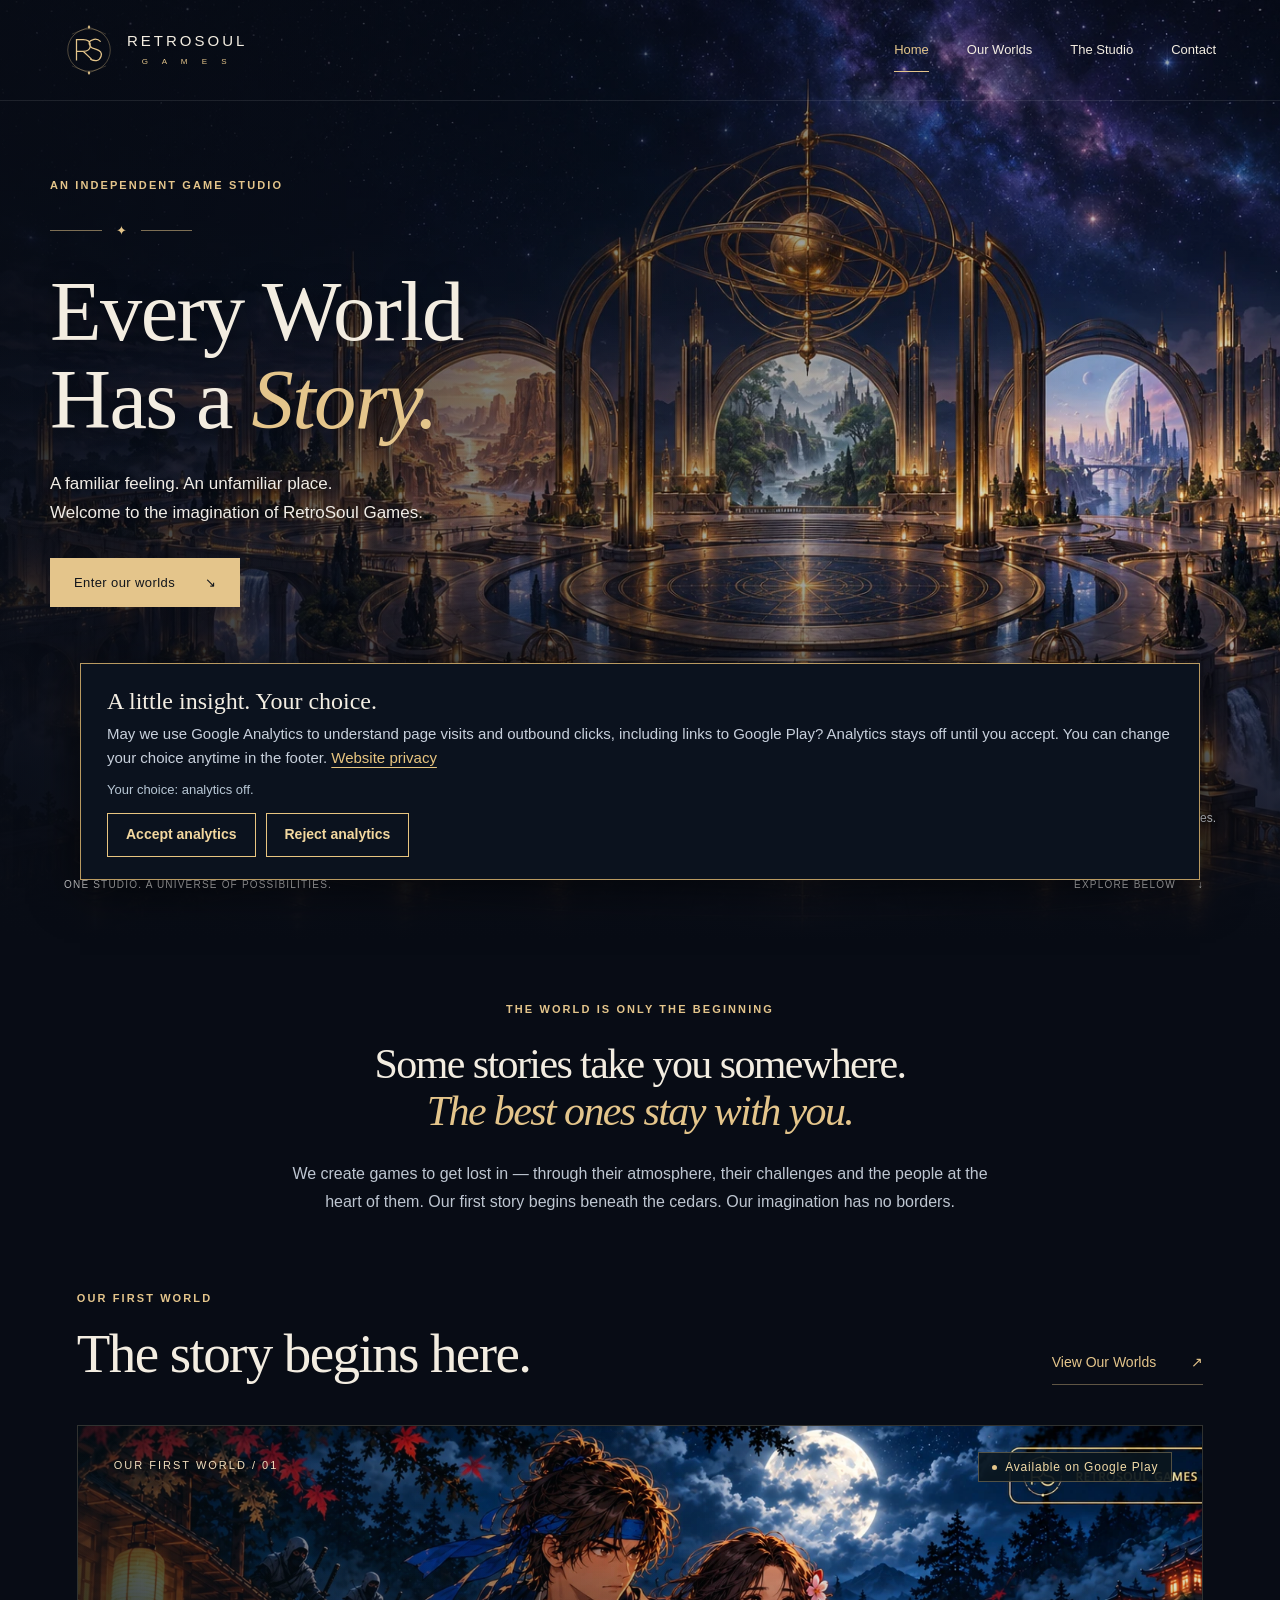
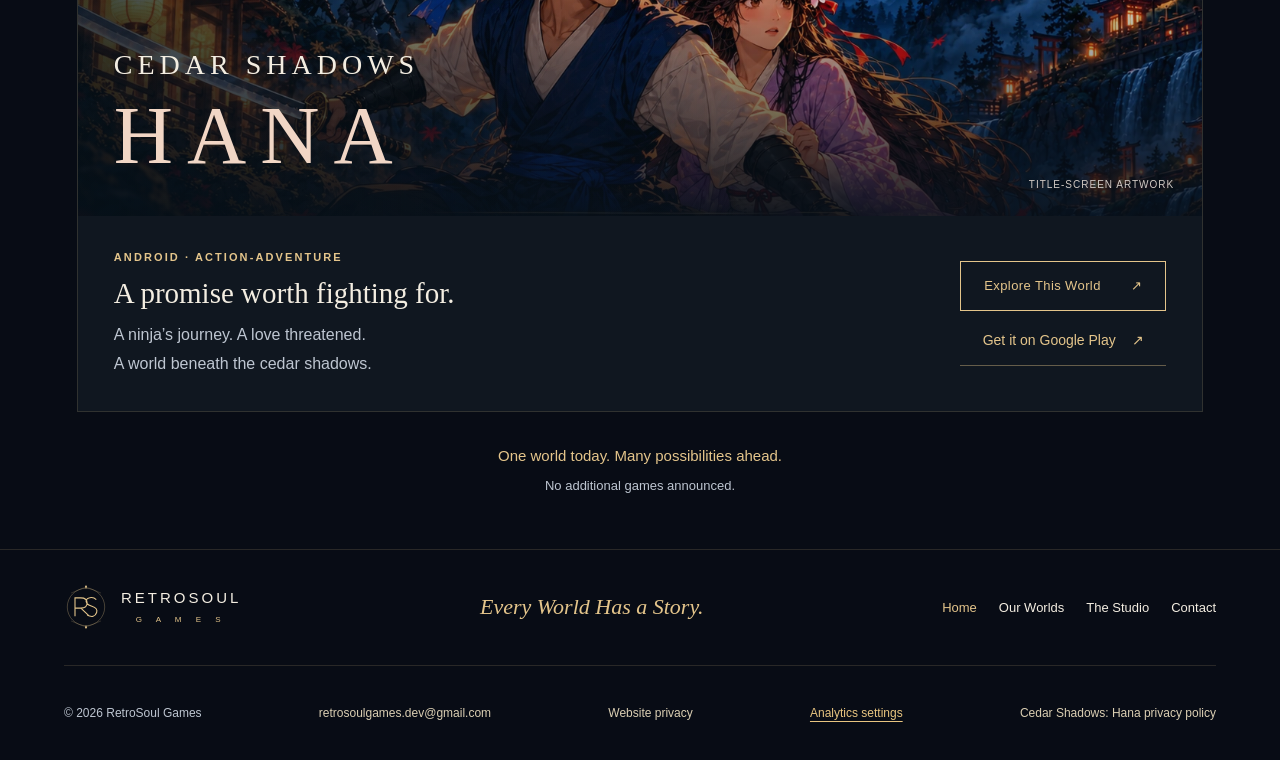
==== commit 18c518e8: "ProdReady" ====
--- a/index.html
+++ b/index.html
@@ -1,5 +1,5 @@
 <!doctype html>
-<html lang="en"><head><meta charset="utf-8"><meta name="viewport" content="width=device-width,initial-scale=1"><meta name="theme-color" content="#080c15"><title>RetroSoul Games — Every World Has a Story.</title><meta name="description" content="Enter the worlds of RetroSoul Games, an independent game studio. Discover our first game, Cedar Shadows: Hana, currently in testing on Android."><link rel="canonical" href="https://retrosoulgames.github.io/"><meta property="og:type" content="website"><meta property="og:site_name" content="RetroSoul Games"><meta property="og:title" content="RetroSoul Games — Every World Has a Story."><meta property="og:description" content="Enter the worlds of RetroSoul Games, an independent game studio. Discover our first game, Cedar Shadows: Hana, currently in testing on Android."><meta property="og:url" content="https://retrosoulgames.github.io/"><meta property="og:image" content="https://retrosoulgames.github.io/assets/og-image.jpg"><meta property="og:image:width" content="1200"><meta property="og:image:height" content="630"><meta property="og:image:alt" content="RetroSoul Games — Every World Has a Story. Original celestial gateway illustration."><meta name="twitter:card" content="summary_large_image"><meta name="twitter:title" content="RetroSoul Games — Every World Has a Story."><meta name="twitter:description" content="Enter the worlds of RetroSoul Games, an independent game studio. Discover our first game, Cedar Shadows: Hana, currently in testing on Android."><meta name="twitter:image" content="https://retrosoulgames.github.io/assets/og-image.jpg"><link rel="icon" type="image/svg+xml" href="assets/emblem.svg"><link rel="stylesheet" href="styles.css"><link rel="stylesheet" href="v3.css"><script src="script.js" defer></script><link rel="preload" as="image" href="assets/studio-gateway.webp"><link rel="stylesheet" href="art-update.css"><link rel="stylesheet" href="analytics-consent.css"><script src="analytics.js" defer></script></head><body class="home-page home-page"><a class="skip" href="#main">Skip to content</a><header class="header"><a class="brand" href="./" aria-label="RetroSoul Games home"><img src="assets/emblem.svg" width="50" height="50" alt=""><span>RETROSOUL<small>G A M E S</small></span></a><div class="desktop-nav"><nav aria-label="Main navigation"><a href="./" aria-current="page">Home</a><a href="worlds/">Our Worlds</a><a href="studio/">The Studio</a><a href="contact/">Contact</a></nav></div><details class="mobile-nav"><summary>Menu <span aria-hidden="true">☰</span></summary><nav aria-label="Mobile navigation"><a href="./" aria-current="page">Home</a><a href="worlds/">Our Worlds</a><a href="studio/">The Studio</a><a href="contact/">Contact</a></nav></details></header><main id="main"><section class="hero" id="home" aria-labelledby="hero-title"><img class="hero-art" src="assets/studio-gateway.webp" alt="" width="1536" height="1024" fetchpriority="high"><div class="hero-shade"></div><div class="gateway-map" aria-label="Explore the gateway"><a class="portal-hotspot portal-hana" href="worlds/cedar-shadows-hana/" aria-label="Explore Cedar Shadows: Hana — currently in testing"><span class="portal-label">Cedar Shadows: Hana <b aria-hidden="true">↗</b><small>Explore our first world · In Testing</small></span></a><button class="portal-hotspot portal-future portal-frontier" type="button" aria-expanded="false" aria-controls="future-frontier"><span class="portal-label">More Worlds Await<small id="future-frontier">Creative possibilities. No game announced.</small></span><span class="sr-only">Future possibilities — no game announced. Show information.</span></button><button class="portal-hotspot portal-future portal-city" type="button" aria-expanded="false" aria-controls="future-city"><span class="portal-label">More Worlds Await<small id="future-city">Creative possibilities. No game announced.</small></span><span class="sr-only">Future possibilities — no game announced. Show information.</span></button></div><div class="hero-copy"><p class="eyebrow">AN INDEPENDENT GAME STUDIO</p><div class="hero-rule" aria-hidden="true"><i></i>✦<i></i></div><h1 id="hero-title">Every World<br>Has a <em>Story.</em></h1><p>A familiar feeling. An unfamiliar place.<br>Welcome to the imagination of RetroSoul Games.</p><a class="button gold" href="worlds/">Enter our worlds <span aria-hidden="true">↘</span></a></div><div class="hero-foot"><span>ONE STUDIO. A UNIVERSE OF POSSIBILITIES.</span><a href="worlds/">EXPLORE BELOW <span aria-hidden="true">↓</span></a></div><p class="gateway-hint">The gateway holds possibilities. <a href="worlds/cedar-shadows-hana/">Meet our first world: Hana ↗</a></p></section><section class="welcome section"><p class="eyebrow">THE WORLD IS ONLY THE BEGINNING</p><h2>Some stories take you somewhere.<br><em>The best ones stay with you.</em></h2><p>We create games to get lost in — through their atmosphere, their challenges and the people at the heart of them. Our first story begins beneath the cedars. Our imagination has no borders.</p></section><section class="section home-world-preview"><div class="section-head"><div><p class="eyebrow">OUR FIRST WORLD</p><h2>The story begins here.</h2></div><a class="text-link" href="worlds/">View Our Worlds <span aria-hidden="true">↗</span></a></div><article class="game-card"><div class="game-art"><div class="game-cover-window"><img src="assets/hana-home-screen.webp" width="1671" height="941" alt="Ren protects Hana beneath the moon in the updated title-screen artwork" loading="lazy"></div><div class="game-art-shade"></div><span class="status"><i aria-hidden="true"></i> In Testing</span><span class="world-label">OUR FIRST WORLD / 01</span><div class="game-title"><p>CEDAR SHADOWS</p><h3>HANA</h3></div><span class="art-label">TITLE-SCREEN ARTWORK</span></div><div class="game-card-info"><div><p class="eyebrow">ANDROID · ACTION-ADVENTURE</p><h3>A promise worth fighting for.</h3><p>A ninja’s journey. A love threatened.<br>A world beneath the cedar shadows.</p></div><div class="game-card-actions"><a class="button outline" href="worlds/cedar-shadows-hana/">Explore This World <span aria-hidden="true">↗</span></a><a class="text-link testing-card-link" href="worlds/cedar-shadows-hana/#closed-test">Join the Closed Test <span aria-hidden="true">↗</span></a></div></div></article><p class="home-teaser">One world today. Many possibilities ahead. <span>No additional games announced.</span></p></section></main><footer><div class="footer-top"><a class="brand" href="./" aria-label="RetroSoul Games home"><img src="assets/emblem.svg" width="44" height="44" alt=""><span>RETROSOUL<small>G A M E S</small></span></a><p>Every World Has a Story.</p><nav aria-label="Footer navigation"><a href="./" aria-current="page">Home</a><a href="worlds/">Our Worlds</a><a href="studio/">The Studio</a><a href="contact/">Contact</a></nav></div><div class="footer-bottom"><p>© <span id="year">2026</span> RetroSoul Games</p><a href="mailto:retrosoulgames.dev@gmail.com">retrosoulgames.dev@gmail.com</a><a href="privacy.html">Website privacy</a><button class="analytics-settings" type="button" data-analytics-settings hidden>Analytics settings</button><a href="https://retrosoulgames.github.io/cedar-shadows-privacy/">Cedar Shadows: Hana privacy policy</a></div></footer><aside class="analytics-consent" id="analytics-consent" aria-labelledby="analytics-consent-title" hidden>
+<html lang="en"><head><meta charset="utf-8"><meta name="viewport" content="width=device-width,initial-scale=1"><meta name="theme-color" content="#080c15"><title>RetroSoul Games — Every World Has a Story.</title><meta name="description" content="Enter the worlds of RetroSoul Games, an independent game studio. Discover our first game, Cedar Shadows: Hana, now available on Google Play for Android."><link rel="canonical" href="https://retrosoulgames.github.io/"><meta property="og:type" content="website"><meta property="og:site_name" content="RetroSoul Games"><meta property="og:title" content="RetroSoul Games — Every World Has a Story."><meta property="og:description" content="Enter the worlds of RetroSoul Games, an independent game studio. Discover our first game, Cedar Shadows: Hana, now available on Google Play for Android."><meta property="og:url" content="https://retrosoulgames.github.io/"><meta property="og:image" content="https://retrosoulgames.github.io/assets/og-image.jpg"><meta property="og:image:width" content="1200"><meta property="og:image:height" content="630"><meta property="og:image:alt" content="RetroSoul Games — Every World Has a Story. Original celestial gateway illustration."><meta name="twitter:card" content="summary_large_image"><meta name="twitter:title" content="RetroSoul Games — Every World Has a Story."><meta name="twitter:description" content="Enter the worlds of RetroSoul Games, an independent game studio. Discover our first game, Cedar Shadows: Hana, now available on Google Play for Android."><meta name="twitter:image" content="https://retrosoulgames.github.io/assets/og-image.jpg"><link rel="icon" type="image/svg+xml" href="assets/emblem.svg"><link rel="stylesheet" href="styles.css"><link rel="stylesheet" href="v3.css?v=3.5"><script src="script.js" defer></script><link rel="preload" as="image" href="assets/studio-gateway.webp"><link rel="stylesheet" href="art-update.css"><link rel="stylesheet" href="analytics-consent.css"><script src="analytics.js" defer></script></head><body class="home-page home-page"><a class="skip" href="#main">Skip to content</a><header class="header"><a class="brand" href="./" aria-label="RetroSoul Games home"><img src="assets/emblem.svg" width="50" height="50" alt=""><span>RETROSOUL<small>G A M E S</small></span></a><div class="desktop-nav"><nav aria-label="Main navigation"><a href="./" aria-current="page">Home</a><a href="worlds/">Our Worlds</a><a href="studio/">The Studio</a><a href="contact/">Contact</a></nav></div><details class="mobile-nav"><summary>Menu <span aria-hidden="true">☰</span></summary><nav aria-label="Mobile navigation"><a href="./" aria-current="page">Home</a><a href="worlds/">Our Worlds</a><a href="studio/">The Studio</a><a href="contact/">Contact</a></nav></details></header><main id="main"><section class="hero" id="home" aria-labelledby="hero-title"><img class="hero-art" src="assets/studio-gateway.webp" alt="" width="1536" height="1024" fetchpriority="high"><div class="hero-shade"></div><div class="gateway-map" aria-label="Explore the gateway"><a class="portal-hotspot portal-hana" href="worlds/cedar-shadows-hana/" aria-label="Explore Cedar Shadows: Hana — available on Google Play"><span class="portal-label">Cedar Shadows: Hana <b aria-hidden="true">↗</b><small>Explore our first world · Available on Google Play</small></span></a><button class="portal-hotspot portal-future portal-frontier" type="button" aria-expanded="false" aria-controls="future-frontier"><span class="portal-label">More Worlds Await<small id="future-frontier">Creative possibilities. No game announced.</small></span><span class="sr-only">Future possibilities — no game announced. Show information.</span></button><button class="portal-hotspot portal-future portal-city" type="button" aria-expanded="false" aria-controls="future-city"><span class="portal-label">More Worlds Await<small id="future-city">Creative possibilities. No game announced.</small></span><span class="sr-only">Future possibilities — no game announced. Show information.</span></button></div><div class="hero-copy"><p class="eyebrow">AN INDEPENDENT GAME STUDIO</p><div class="hero-rule" aria-hidden="true"><i></i>✦<i></i></div><h1 id="hero-title">Every World<br>Has a <em>Story.</em></h1><p>A familiar feeling. An unfamiliar place.<br>Welcome to the imagination of RetroSoul Games.</p><a class="button gold" href="worlds/">Enter our worlds <span aria-hidden="true">↘</span></a></div><div class="hero-foot"><span>ONE STUDIO. A UNIVERSE OF POSSIBILITIES.</span><a href="worlds/">EXPLORE BELOW <span aria-hidden="true">↓</span></a></div><p class="gateway-hint">The gateway holds possibilities. <a href="worlds/cedar-shadows-hana/">Meet our first world: Hana ↗</a></p></section><section class="welcome section"><p class="eyebrow">THE WORLD IS ONLY THE BEGINNING</p><h2>Some stories take you somewhere.<br><em>The best ones stay with you.</em></h2><p>We create games to get lost in — through their atmosphere, their challenges and the people at the heart of them. Our first story begins beneath the cedars. Our imagination has no borders.</p></section><section class="section home-world-preview"><div class="section-head"><div><p class="eyebrow">OUR FIRST WORLD</p><h2>The story begins here.</h2></div><a class="text-link" href="worlds/">View Our Worlds <span aria-hidden="true">↗</span></a></div><article class="game-card"><div class="game-art"><div class="game-cover-window"><img src="assets/hana-home-screen.webp" width="1671" height="941" alt="Ren protects Hana beneath the moon in the updated title-screen artwork" loading="lazy"></div><div class="game-art-shade"></div><span class="status store-status"><i aria-hidden="true"></i> Available on Google Play</span><span class="world-label">OUR FIRST WORLD / 01</span><div class="game-title"><p>CEDAR SHADOWS</p><h3>HANA</h3></div><span class="art-label">TITLE-SCREEN ARTWORK</span></div><div class="game-card-info"><div><p class="eyebrow">ANDROID · ACTION-ADVENTURE</p><h3>A promise worth fighting for.</h3><p>A ninja’s journey. A love threatened.<br>A world beneath the cedar shadows.</p></div><div class="game-card-actions"><a class="button outline" href="worlds/cedar-shadows-hana/">Explore This World <span aria-hidden="true">↗</span></a><a class="text-link store-card-link store-cta" href="https://play.google.com/store/apps/details?id=com.moonveil.forestembers" target="_blank" rel="noopener">Get it on Google Play <span aria-hidden="true">↗</span></a></div></div></article><p class="home-teaser">One world today. Many possibilities ahead. <span>No additional games announced.</span></p></section></main><footer><div class="footer-top"><a class="brand" href="./" aria-label="RetroSoul Games home"><img src="assets/emblem.svg" width="44" height="44" alt=""><span>RETROSOUL<small>G A M E S</small></span></a><p>Every World Has a Story.</p><nav aria-label="Footer navigation"><a href="./" aria-current="page">Home</a><a href="worlds/">Our Worlds</a><a href="studio/">The Studio</a><a href="contact/">Contact</a></nav></div><div class="footer-bottom"><p>© <span id="year">2026</span> RetroSoul Games</p><a href="mailto:retrosoulgames.dev@gmail.com">retrosoulgames.dev@gmail.com</a><a href="privacy.html">Website privacy</a><button class="analytics-settings" type="button" data-analytics-settings hidden>Analytics settings</button><a href="https://retrosoulgames.github.io/cedar-shadows-privacy/">Cedar Shadows: Hana privacy policy</a></div></footer><aside class="analytics-consent" id="analytics-consent" aria-labelledby="analytics-consent-title" hidden>
 <h2 id="analytics-consent-title">A little insight. Your choice.</h2>
 <p>May we use Google Analytics to understand page visits and outbound clicks, including links to Google Play? Analytics stays off until you accept. You can change your choice anytime in the footer. <a href="privacy.html">Website privacy</a></p>
 <p class="analytics-consent-status" id="analytics-consent-status">Your choice: analytics off.</p>
--- a/styles.css
+++ b/styles.css
@@ -1,2 +1,2 @@
-/* RetroSoul Games / original studio identity / no remote dependencies */
+/* RetroSoul Games / original studio identity / no remote dependencies */
 :root{color-scheme:dark;--bg:#080c15;--panel:#111721;--gold:#e4c58b;--cream:#f3ede1;--muted:#adb6c4;--line:#e4c58b26;--max:1240px}*{box-sizing:border-box}html{scroll-behavior:smooth;scroll-padding-top:30px}body{margin:0;background:var(--bg);color:var(--cream);font:15px/1.8 Arial,Helvetica,sans-serif}a{color:inherit;text-decoration:none}button{font:inherit;cursor:pointer}a,button{-webkit-tap-highlight-color:transparent}a:focus-visible,button:focus-visible,video:focus-visible{outline:3px solid #ffe0a0;outline-offset:6px}::selection{background:var(--gold);color:var(--bg)}h1,h2,h3,p,figure,blockquote{margin:0}h1,h2,h3{font-family:Georgia,'Times New Roman',serif;font-weight:400;line-height:1.13}h1,h2{letter-spacing:-1.6px}em{color:var(--gold);font-weight:400}img{max-width:100%;display:block}button{color:var(--cream)}.skip{position:fixed;left:20px;top:-100px;padding:10px 20px;background:var(--gold);color:#080c15;z-index:100}.skip:focus{top:15px}.header{position:absolute;top:0;left:0;right:0;z-index:5;display:flex;align-items:center;justify-content:space-between;padding:25px 5%;border-bottom:1px solid #ffffff18}.brand{display:flex;align-items:center;gap:13px}.brand>span{font-size:15px;letter-spacing:3px;line-height:1.1}.brand small{display:block;text-align:center;font-size:8px;letter-spacing:6px;color:var(--gold);margin-top:9px}.header nav{display:flex;align-items:center;gap:38px;font-size:12px}.header nav a{padding:10px 0}.header nav a:last-child{border-bottom:1px solid #e4c58b66}.header nav a:hover,footer a:hover{color:var(--gold)}.header nav span{margin-left:13px}.hero{height:940px;min-height:800px;max-height:1100px;position:relative;isolation:isolate;overflow:hidden}.hero-art,.hero-shade{position:absolute;inset:0;width:100%;height:100%;object-fit:cover;z-index:-2}.hero-art{object-position:center 55%}.hero-shade{z-index:-1;background:linear-gradient(180deg,#080c1566 0%,#080c1510 55%,#080c15 100%),linear-gradient(90deg,#080c15c9,transparent 85%)}.hero-copy{max-width:var(--max);margin:auto;padding:176px 30px 0}.eyebrow{font-size:10px;letter-spacing:2.5px;font-weight:600;color:var(--gold);line-height:1.7}.hero-rule{display:flex;gap:14px;align-items:center;color:var(--gold);width:142px;margin:24px 0 26px;font-size:13px}.hero-rule i{height:1px;background:#e4c58b88;flex:1}h1{font-size:clamp(66px,6.6vw,100px);line-height:1.04;max-width:700px;text-shadow:0 3px 24px #0006}h1 em{font-weight:400}.hero-copy>p:not(.eyebrow){font-size:15px;line-height:1.8;color:#e4e5e7;margin-top:26px;max-width:460px}.button{display:inline-flex;align-items:center;justify-content:space-between;gap:30px;min-height:49px;padding:12px 23px;font-size:11px;letter-spacing:.4px;border:1px solid var(--gold);transition:background .2s,color .2s,transform .2s}.button.gold{background:var(--gold);color:#11151b}.button.gold:hover{background:#f7dda9;transform:translateY(-2px)}.hero-copy .button{margin-top:30px}.button.outline{color:var(--gold)}.button.outline:hover{background:var(--gold);color:#11151b}.hero-foot{position:absolute;bottom:34px;left:5%;right:5%;display:flex;justify-content:space-between;align-items:center;font-size:8px;letter-spacing:2px;color:#c7c7c9}.hero-foot a{padding:12px}.hero-foot a span{margin-left:18px}.section{padding:100px max(6%,calc((100% - var(--max))/2))}.welcome{text-align:center;padding-top:75px;padding-bottom:95px}.welcome h2{font-size:42px;margin:22px 0}.welcome>p:last-child{max-width:640px;margin:24px auto 0;color:var(--muted);font-size:14px}.worlds{padding-top:40px}.section-head{display:flex;justify-content:space-between;align-items:end;gap:30px;margin-bottom:40px}h2{font-size:55px}.section-head h2{margin-top:15px}.section-head>p{font-size:12px;color:var(--muted);text-align:right}.game-card{border:1px solid var(--line);background:#101720}.game-art{height:480px;position:relative;overflow:hidden}.game-art>img{width:100%;height:100%;object-fit:cover;object-position:50% 42%}.game-art-shade{position:absolute;inset:0;background:linear-gradient(90deg,#051018bb,transparent 60%),linear-gradient(0deg,#081019e6,transparent 70%)}.status{display:inline-flex;align-items:center;gap:8px;background:#0a151de8;border:1px solid #e4c58b55;font-size:10px;letter-spacing:.8px;padding:5px 13px;color:#f2dba7}.status i{width:5px;height:5px;background:#e4c58b;border-radius:50%;flex-shrink:0}.game-art>.status{position:absolute;right:30px;top:26px}.world-label{position:absolute;top:30px;left:36px;font-size:9px;letter-spacing:2px;color:#f0ddbd}.game-title{position:absolute;left:36px;bottom:35px}.game-title p{font-family:Georgia,serif;font-size:28px;letter-spacing:5px}.game-title h3{font-size:82px;letter-spacing:14px;line-height:1.1;color:#f1d6c5}.art-label{position:absolute;bottom:22px;right:28px;font-size:8px;letter-spacing:1px;color:#d1c9c4}.game-card-info{padding:32px 36px;display:flex;gap:30px;align-items:center;justify-content:space-between}.game-card-info h3{font-size:27px;margin:10px 0 12px}.game-card-info p:not(.eyebrow){color:var(--muted);font-size:13px}.game-card-info .button{flex-shrink:0}.possibility{display:flex;align-items:center;gap:26px;border-bottom:1px solid var(--line);padding:36px 0}.spark{font-size:45px;color:var(--gold);width:62px;flex-shrink:0;text-align:center}.possibility h3{font-size:25px;margin-bottom:10px}.possibility p{font-size:13px;color:var(--muted);max-width:700px}.possibility small{display:block;color:#a4aabb;font-size:10px;margin-top:12px}.possibility-mark{font-family:Georgia,serif;font-size:70px;color:#e4c58b77;margin-left:auto;line-height:1}.hana-section{position:relative;border-block:1px solid var(--line);background:#0b141b;isolation:isolate;overflow:hidden}.hana-backdrop{position:absolute;top:0;left:0;right:0;height:680px;background:linear-gradient(0deg,#0b141b 0%,#0b141be0 30%,#0b141bbd 100%),url('assets/gameplay-cedar.webp') center/cover;z-index:-1;opacity:.65}.hana-content{padding-top:85px;padding-bottom:0}.hana-intro{display:flex;justify-content:space-between;align-items:center;gap:40px;margin-bottom:50px}.hana-intro h2{margin-top:20px;font-size:66px}.hana-kicker{color:#c5c9ce;font-size:14px;margin-top:21px}.facts{min-width:285px;margin:0;border-top:1px solid var(--line)}.facts>div{display:flex;align-items:center;justify-content:space-between;gap:25px;padding:15px 0;border-bottom:1px solid var(--line)}dt{font-size:10px;letter-spacing:1px;text-transform:uppercase;color:var(--muted)}dd{margin:0;font-size:12px}.status.plain{padding:0;border:0;background:none}.story-grid{display:grid;grid-template-columns:1fr 1fr;gap:7%;align-items:start}.story-copy>p{color:var(--muted);font-size:14px;margin-bottom:20px}.story-copy .lead{color:#f3ede1;font-family:Georgia,serif;font-size:23px;line-height:1.5}.story-copy blockquote{margin:30px 0;padding-left:22px;border-left:1px solid var(--gold);font-family:Georgia,serif;font-size:24px;font-style:italic;line-height:1.5;color:var(--gold)}blockquote cite{display:block;font-family:Arial,sans-serif;font-size:10px;font-style:normal;color:var(--muted);margin-top:12px}.story-copy .availability{font-size:12px;margin-bottom:0;max-width:420px}.text-link{display:inline-flex;align-items:center;gap:35px;color:var(--gold);font-size:11px;border-bottom:1px solid #e4c58b66;padding:9px 0}.text-link:hover{color:#ffe5af}.story-copy .text-link{margin-top:12px}.story-image{padding-top:8px}.story-image>img{width:100%;aspect-ratio:744/357;object-fit:cover;border:1px solid var(--line)}.story-image figcaption{display:flex;justify-content:space-between;gap:12px;padding:16px 0;font-size:8px;letter-spacing:1.3px;color:var(--gold)}.story-image figcaption span{color:#c0c5cc;text-transform:none;letter-spacing:0}.concept-note{font-size:11px;line-height:1.7;color:#a1afbd;max-width:430px}.gameplay{margin-top:70px;scroll-margin-top:30px}.subhead{display:flex;justify-content:space-between;align-items:end;gap:25px;margin-bottom:26px}.subhead h3{font-size:34px;margin-top:12px}.micro{font-size:8px;letter-spacing:1.3px;color:var(--muted)}video{display:block;width:100%;height:auto;aspect-ratio:16/9;background:#03070a;border:1px solid var(--line)}.video-caption{font-size:10px;color:var(--muted);margin-top:15px;line-height:1.8}.gallery{display:grid;grid-template-columns:repeat(3,1fr);gap:22px;margin-top:35px}.gallery-link{display:block;position:relative;border:1px solid #ffffff25;transition:border-color .2s}.gallery-link:hover{border-color:var(--gold)}.gallery img{width:100%;height:auto;aspect-ratio:16/9}.enlarge{position:absolute;bottom:8px;right:8px;background:#080c15cc;color:var(--gold);padding:1px 9px;font-size:16px}.gallery figcaption{font-size:11px;color:#d2d7dc;margin-top:13px}.gallery figcaption>span{color:var(--gold);font-size:9px;margin-right:12px}.gallery-note{font-size:10px;color:var(--muted);margin-top:24px}.hana-footer{border-top:1px solid var(--line);padding:25px 0;margin-top:36px;display:flex;justify-content:space-between;align-items:center;gap:25px;font-size:9px;letter-spacing:1px;color:#a5b6bc}.hana-footer a{color:var(--gold);font-size:10px;letter-spacing:0}.studio{display:grid;grid-template-columns:.7fr 1.3fr;gap:10%;align-items:center;padding-block:115px}.studio-identity{text-align:center;position:relative}.seal{width:260px;height:260px;display:grid;place-items:center;border:1px solid #e4c58b20;border-radius:50%;margin:0 auto 28px;background:radial-gradient(ellipse,#e4c58b08,transparent 70%)}.seal:before{content:'';position:absolute;width:300px;height:1px;background:linear-gradient(90deg,transparent,#e4c58b55,transparent);z-index:-1}.studio-identity>p{font-family:Georgia,serif;font-size:17px;letter-spacing:3px}.studio-identity>span{display:block;color:var(--gold);font-size:8px;letter-spacing:2px;margin-top:12px}.studio-copy h2{font-size:46px;margin:20px 0 30px}.studio-copy>p:not(.eyebrow){color:var(--muted);font-size:14px;margin:18px 0}.values{display:flex;gap:20px;color:var(--gold);margin-top:30px;font-size:10px;letter-spacing:1px}.values i{font-style:normal;font-size:8px;color:#e4c58b77}.contact{border-top:1px solid var(--line);display:grid;grid-template-columns:1.1fr 1fr;gap:8%;align-items:center;background:radial-gradient(ellipse at 80% 70%,#41314926,transparent 55%)}.contact h2{font-size:56px;margin:22px 0 25px}.contact>div>p:not(.eyebrow){color:var(--muted);font-size:13px}.contact-card{border:1px solid var(--line);padding:32px;background:#ffffff02}.contact-icon{display:block;font-size:28px;color:var(--gold);margin-bottom:18px}.contact-card .eyebrow{font-size:8px}.contact-card .email{display:inline-block;font-size:clamp(15px,1.5vw,21px);margin:15px 0;color:var(--cream);border-bottom:1px solid transparent;overflow-wrap:anywhere}.contact-card .email:hover{border-color:var(--gold)}.contact-card>p:not(.eyebrow){font-size:10px!important;color:var(--muted);max-width:300px}.contact-card .text-link{margin-top:20px}footer{padding:45px 5% 25px;border-top:1px solid var(--line)}.footer-top,.footer-bottom{display:flex;justify-content:space-between;align-items:center;gap:25px}.footer-top{padding-bottom:36px}.footer-top>p{font:italic 22px Georgia,serif;color:var(--gold)}.footer-top>a:last-child{font-size:10px}.footer-bottom{padding-top:25px;border-top:1px solid var(--line);font-size:9px;color:var(--muted)}.footer-bottom>a{color:#dbcfb3}dialog{max-width:min(1200px,94vw);width:1200px;max-height:94dvh;padding:20px;background:#0d141f;color:var(--cream);border:1px solid #e4c58b88;overflow:auto}dialog::backdrop{background:#02050beF;backdrop-filter:blur(6px)}dialog img{width:100%;max-height:72dvh;object-fit:contain}.lightbox-top,.lightbox-bottom{display:flex;align-items:center;justify-content:space-between;gap:16px;font-size:10px}.lightbox-top{margin-bottom:18px;letter-spacing:1px;color:var(--gold)}.lightbox-bottom{margin-top:18px}.lightbox-bottom p{text-align:center;color:var(--muted)}dialog button{border:1px solid #e4c58b66;background:transparent;padding:8px 14px;font-size:11px;min-height:40px}dialog button:hover{background:#e4c58b22}body.modal-open{overflow:hidden}@media(min-width:1600px){.hero{height:1020px}.hero-copy{padding-top:190px}}@media(max-width:1050px){.hero{height:850px}.hero-copy{padding-left:6%;padding-top:170px}.hero-art{object-position:58% center}.section{padding-inline:6%;padding-block:75px}.worlds{padding-top:25px}.game-art{height:420px}.game-card-info{padding:28px}.game-card-info h3{font-size:24px}.game-card-info .button{font-size:10px;padding:12px 16px;gap:18px}.hana-content{padding-bottom:0}.hana-intro h2{font-size:58px}.story-grid{gap:5%}.story-copy .lead{font-size:21px}.studio{gap:7%}.seal{width:200px;height:200px}.seal img{width:145px}.studio-copy h2{font-size:38px}.contact{gap:5%}.contact h2{font-size:45px}.contact-card{padding:25px}.footer-bottom>span{display:none}}@media(max-width:700px){.header{padding:20px 5%;align-items:center}.brand{gap:8px}.brand>img{width:37px;height:37px}.brand>span{font-size:11px;letter-spacing:2px}.brand small{font-size:6px;letter-spacing:4px;margin-top:7px}.header nav{gap:19px;font-size:10px}.header nav span{display:none}.hero{height:850px;min-height:760px}.hero-copy{padding-top:160px;padding-right:6%}.hero-art{object-position:58% bottom}.hero-shade{background:linear-gradient(180deg,#080c1550 0%,#080c1555 55%,#080c15 100%),linear-gradient(90deg,#080c15bc,transparent)}h1{font-size:74px}.hero-copy>.eyebrow{font-size:9px}.hero-copy>p:not(.eyebrow){font-size:14px;max-width:320px}.hero-foot{font-size:7px;letter-spacing:1px}.hero-foot>span{max-width:180px}.hero-foot a{font-size:7px;padding:10px 0}.hero-foot a span{margin-left:7px}.section{padding-block:60px}.welcome h2{font-size:30px;letter-spacing:-.5px}.welcome>p:last-child{font-size:13px}.section-head{align-items:start;gap:18px}.section-head>p{font-size:10px;padding-top:4px}.section-head h2{font-size:39px}.worlds{padding-top:10px}.game-art{height:370px}.game-art>img{object-position:54% center}.game-title{left:25px;bottom:38px}.game-title p{font-size:22px;letter-spacing:2px}.game-title h3{font-size:64px}.world-label{top:24px;left:25px;font-size:8px}.game-art>.status{top:20px;right:20px;font-size:9px;padding:4px 9px}.art-label{right:20px;bottom:12px;font-size:7px}.game-card-info{display:block;padding:26px}.game-card-info h3{font-size:25px}.game-card-info .button{margin-top:25px;font-size:11px}.possibility{gap:14px;align-items:start;padding:28px 0}.spark{font-size:35px;width:35px}.possibility h3{font-size:23px}.possibility p{font-size:12px}.possibility small{font-size:9px}.possibility-mark{display:none}.hana-intro{display:block;margin-bottom:35px}.hana-intro h2{font-size:53px}.facts{margin-top:30px;min-width:0}.facts>div{padding:10px 0}.story-grid{grid-template-columns:1fr;gap:35px}.story-copy .lead{font-size:23px}.story-copy>p{font-size:13px}.story-copy blockquote{font-size:23px}.story-image figcaption{font-size:8px}.concept-note{font-size:10px}.hana-content{padding-bottom:0}.gameplay{margin-top:50px}.subhead{display:block}.subhead h3{font-size:29px}.micro{display:block;margin-top:15px}.gallery{gap:18px;grid-template-columns:1fr}.gallery figcaption{font-size:12px}.gallery-note{font-size:10px}.hana-footer{align-items:start;font-size:8px;flex-direction:column;gap:12px}.studio{grid-template-columns:1fr;gap:42px}.studio-identity{padding-bottom:35px;border-bottom:1px solid var(--line)}.seal{width:170px;height:170px;margin-bottom:20px}.seal img{width:125px}.studio-copy h2{font-size:37px}.studio-copy>p:not(.eyebrow){font-size:13px}.contact{grid-template-columns:1fr;gap:32px}.contact h2{font-size:46px}.contact-card .email{font-size:19px}.footer-top{flex-wrap:wrap;gap:25px}.footer-top>.brand{width:100%}.footer-top>p{font-size:20px}.footer-bottom{align-items:start;flex-direction:column;gap:12px}.lightbox-top>span{font-size:8px;letter-spacing:0}.lightbox-bottom{gap:8px;flex-wrap:wrap}.lightbox-bottom p{order:3;width:100%;font-size:10px}dialog{padding:14px}dialog button{font-size:10px}}@media(max-width:380px){.header nav{gap:13px;font-size:9px}.brand>span{font-size:10px}.brand>img{width:31px}.hero-copy{padding-top:146px}h1{font-size:62px}.hero{height:790px;min-height:740px}.section-head{display:block}.section-head>p{text-align:left;margin-top:15px}.contact-card .email{font-size:16px}.game-title p{font-size:19px}.game-art>.status{right:12px}.world-label{left:16px;font-size:7px}.values{gap:13px;font-size:9px}}@media(prefers-reduced-motion:reduce){html{scroll-behavior:auto}*,*:before,*:after{animation:none!important;transition:none!important}}
--- a/v3.css
+++ b/v3.css
@@ -129,7 +129,7 @@
 .game-hero-content .button.gold:hover{background:#f7dda9}
 .game-card-actions{display:flex;flex-direction:column;align-items:stretch;gap:6px;flex-shrink:0}
 .game-card-actions .button{margin-top:0}
-.testing-card-link{justify-content:center;font-size:13px;gap:16px}
+.store-card-link{justify-content:center;font-size:13px;gap:16px}
 .testing-section{background:radial-gradient(ellipse at 80% 10%,#4a3e6020,transparent 65%);border-bottom:1px solid var(--line)}
 .testing-heading{display:flex;align-items:center;justify-content:space-between;gap:24px}
 .testing-heading h2{font-size:47px;margin-top:16px}
@@ -147,5 +147,19 @@
 .release-panel .button{margin-bottom:12px}
 @media(max-width:1050px){.testing-steps li{padding:20px}.testing-steps .button{font-size:12px}.testing-steps h3{font-size:23px}.game-card-actions{max-width:285px}}
 @media(max-width:900px){.testing-steps{grid-template-columns:1fr}.testing-steps p{margin-bottom:18px}.testing-steps .button{width:auto;font-size:14px;max-width:100%}.testing-notes{gap:24px}.game-card-actions{max-width:250px}}
-@media(max-width:700px){.game-card-actions{max-width:none;width:100%;margin-top:24px}.testing-heading{display:block}.testing-heading h2{font-size:37px}.testing-heading>.status{margin-top:20px}.testing-intro{font-size:16px}.testing-steps li{padding:24px}.testing-steps h3{font-size:26px}.testing-notes{grid-template-columns:1fr;gap:20px}.game-hero-actions{gap:12px}.game-hero-actions .button{font-size:12px}.testing-card-link{font-size:14px}}
+@media(max-width:700px){.game-card-actions{max-width:none;width:100%;margin-top:24px}.testing-heading{display:block}.testing-heading h2{font-size:37px}.testing-heading>.status{margin-top:20px}.testing-intro{font-size:16px}.testing-steps li{padding:24px}.testing-steps h3{font-size:26px}.testing-notes{grid-template-columns:1fr;gap:20px}.game-hero-actions{gap:12px}.game-hero-actions .button{font-size:12px}.store-card-link{font-size:14px}}
 @media(max-width:380px){.testing-heading h2{font-size:33px}.testing-steps li{padding:20px}.testing-steps .button{font-size:12px}.game-hero-actions{align-items:stretch;flex-direction:column;max-width:240px}}
+
+/* Production storefront: retain the studio palette and existing actions. */
+.play-availability{display:grid;grid-template-columns:minmax(0,1.4fr) minmax(260px,.8fr);gap:44px;align-items:center;background:radial-gradient(ellipse at 80% 10%,#4a3e6020,transparent 65%);border-bottom:1px solid var(--line)}
+.play-availability h2{font-size:47px;margin:16px 0 24px}
+.play-availability-copy>p:not(.eyebrow){max-width:670px;font-size:16px;color:var(--muted)}
+.play-availability-card{min-width:0;padding:30px;border:1px solid var(--line);background:#111923}
+.play-platform{margin:14px 0 24px;font-size:16px;color:var(--muted)}
+.play-store-note{margin-top:16px;font-size:14px;color:var(--muted)}
+.store-cta{font-size:14px;line-height:1.5;min-height:49px}
+.play-availability-card .store-cta{width:100%;justify-content:center;text-align:center;gap:16px}
+.store-status{line-height:1.5;white-space:normal}
+.facts .store-status{max-width:240px}
+@media(max-width:900px){.play-availability{grid-template-columns:1fr;gap:28px}.play-availability-card{max-width:540px}}
+@media(max-width:700px){.game-art>.store-status{top:52px;left:25px;right:auto;max-width:calc(100% - 50px);font-size:11px}.play-availability h2{font-size:37px}.play-availability-card{padding:24px}.game-hero-actions .store-cta,.game-card-actions .store-cta{font-size:14px;width:100%;justify-content:center;gap:14px}.game-hero-actions{align-items:stretch}.game-hero-actions .store-cta{max-width:300px}.store-card-link{min-height:49px}.game-hero-content>.store-status{max-width:100%}}
--- a/art-update.css
+++ b/art-update.css
@@ -21,11 +21,11 @@
 .home-screen-section img{width:100%;height:auto;aspect-ratio:1671/941;display:block}
 .home-screen-section figcaption{font-size:13px;color:var(--muted);line-height:1.8;margin-top:16px;max-width:850px}
 @media(max-width:700px){.home-screen-section h2{font-size:32px}.home-screen-section .micro{margin-top:15px}.home-screen-section{padding-block:42px}.home-screen-section figcaption{font-size:13px}.chronicle-page .reference-sheet-link{font-size:14px}.game-cover-window>img{object-position:57% top}}
-@media(max-width:380px){.home-screen-section h2{font-size:29px}}
-
-/* v3.3.1: replace the retired Chronicle cover consistently. */
-.chronicle-preview-art{position:relative;aspect-ratio:16/9;overflow:hidden}
-.chronicle-preview-art .game-cover-window>img{width:100%;height:184.509803922%;max-width:none;object-fit:cover;object-position:55% top}
-.chronicle-page .chronicle-hero>.game-cover-window{z-index:-3}
-.chronicle-page .chronicle-hero .game-cover-window>img{object-position:30% top}
-@media(max-width:760px){.chronicle-page .chronicle-hero .game-cover-window>img{object-position:55% top}}
+@media(max-width:380px){.home-screen-section h2{font-size:29px}}
+
+/* v3.3.1: replace the retired Chronicle cover consistently. */
+.chronicle-preview-art{position:relative;aspect-ratio:16/9;overflow:hidden}
+.chronicle-preview-art .game-cover-window>img{width:100%;height:184.509803922%;max-width:none;object-fit:cover;object-position:55% top}
+.chronicle-page .chronicle-hero>.game-cover-window{z-index:-3}
+.chronicle-page .chronicle-hero .game-cover-window>img{object-position:30% top}
+@media(max-width:760px){.chronicle-page .chronicle-hero .game-cover-window>img{object-position:55% top}}
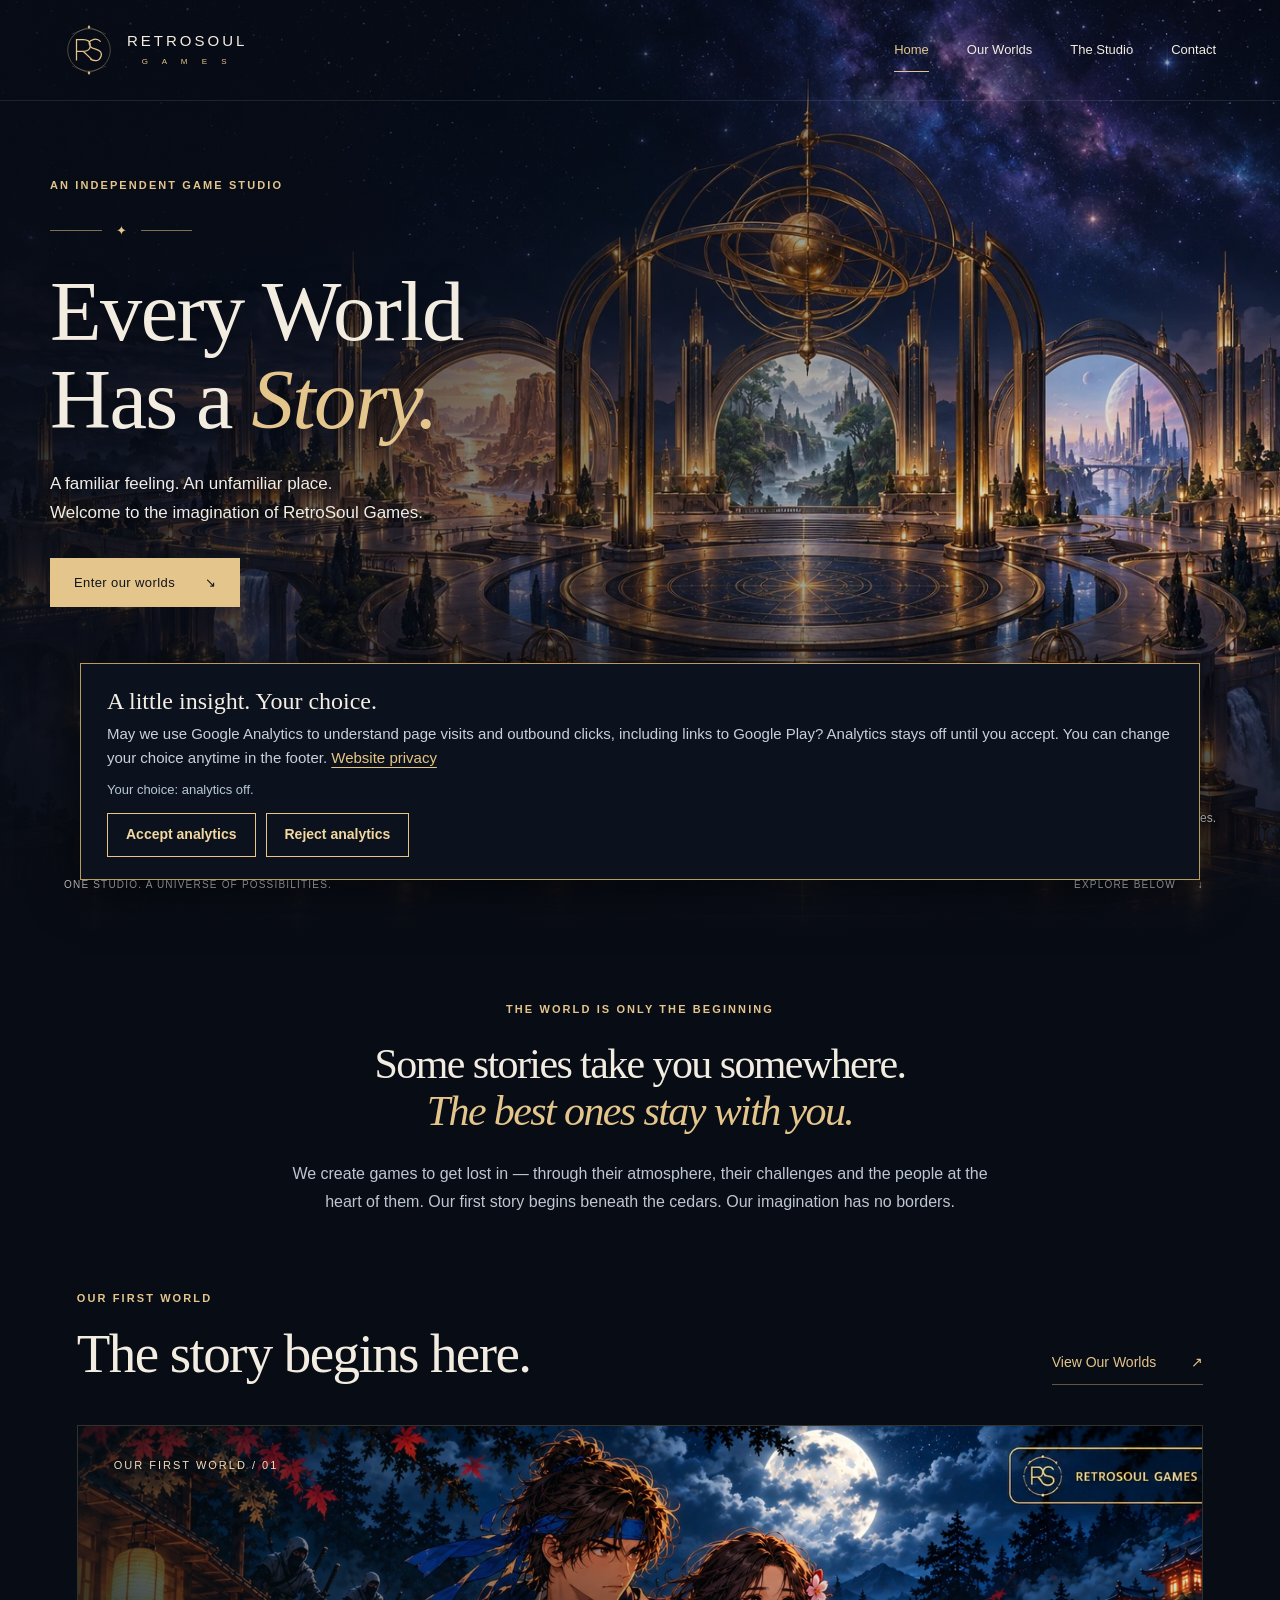
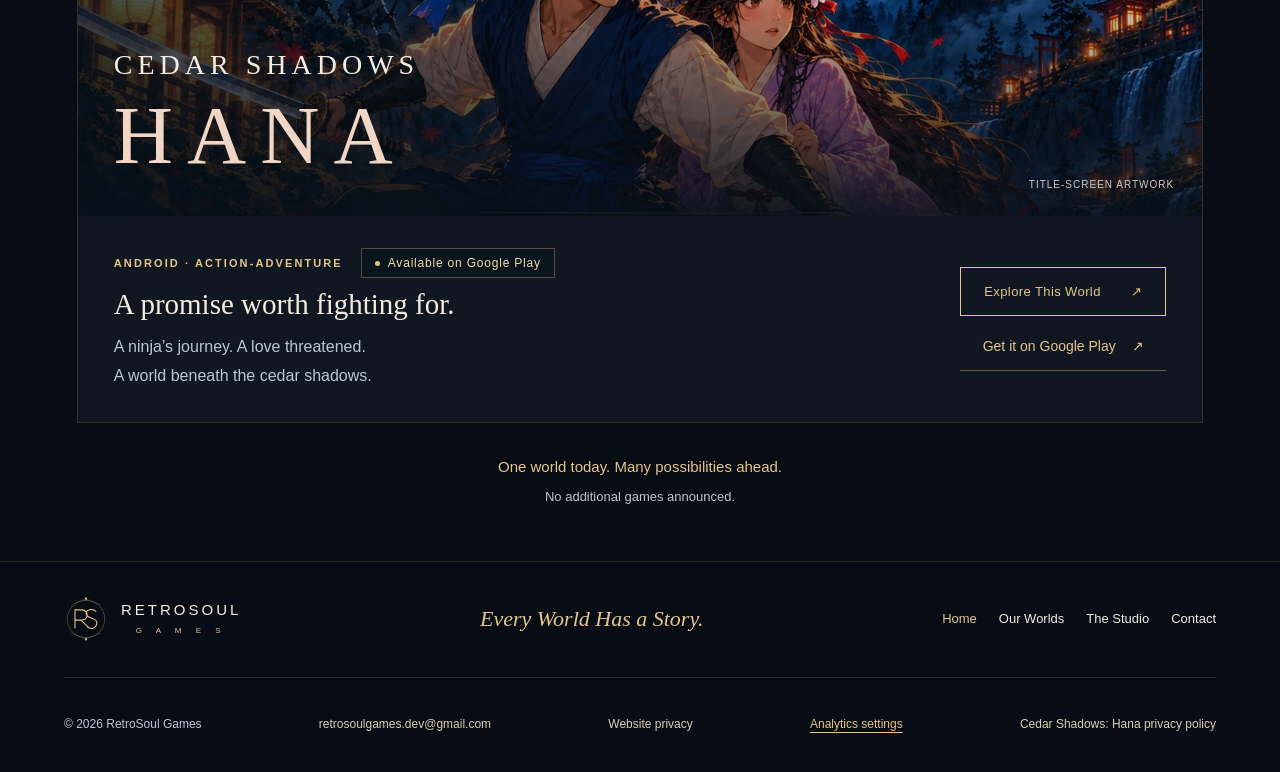
==== commit 2ed92cd1: "Fix1" ====
--- a/index.html
+++ b/index.html
@@ -1,5 +1,5 @@
 <!doctype html>
-<html lang="en"><head><meta charset="utf-8"><meta name="viewport" content="width=device-width,initial-scale=1"><meta name="theme-color" content="#080c15"><title>RetroSoul Games — Every World Has a Story.</title><meta name="description" content="Enter the worlds of RetroSoul Games, an independent game studio. Discover our first game, Cedar Shadows: Hana, now available on Google Play for Android."><link rel="canonical" href="https://retrosoulgames.github.io/"><meta property="og:type" content="website"><meta property="og:site_name" content="RetroSoul Games"><meta property="og:title" content="RetroSoul Games — Every World Has a Story."><meta property="og:description" content="Enter the worlds of RetroSoul Games, an independent game studio. Discover our first game, Cedar Shadows: Hana, now available on Google Play for Android."><meta property="og:url" content="https://retrosoulgames.github.io/"><meta property="og:image" content="https://retrosoulgames.github.io/assets/og-image.jpg"><meta property="og:image:width" content="1200"><meta property="og:image:height" content="630"><meta property="og:image:alt" content="RetroSoul Games — Every World Has a Story. Original celestial gateway illustration."><meta name="twitter:card" content="summary_large_image"><meta name="twitter:title" content="RetroSoul Games — Every World Has a Story."><meta name="twitter:description" content="Enter the worlds of RetroSoul Games, an independent game studio. Discover our first game, Cedar Shadows: Hana, now available on Google Play for Android."><meta name="twitter:image" content="https://retrosoulgames.github.io/assets/og-image.jpg"><link rel="icon" type="image/svg+xml" href="assets/emblem.svg"><link rel="stylesheet" href="styles.css"><link rel="stylesheet" href="v3.css?v=3.5"><script src="script.js" defer></script><link rel="preload" as="image" href="assets/studio-gateway.webp"><link rel="stylesheet" href="art-update.css"><link rel="stylesheet" href="analytics-consent.css"><script src="analytics.js" defer></script></head><body class="home-page home-page"><a class="skip" href="#main">Skip to content</a><header class="header"><a class="brand" href="./" aria-label="RetroSoul Games home"><img src="assets/emblem.svg" width="50" height="50" alt=""><span>RETROSOUL<small>G A M E S</small></span></a><div class="desktop-nav"><nav aria-label="Main navigation"><a href="./" aria-current="page">Home</a><a href="worlds/">Our Worlds</a><a href="studio/">The Studio</a><a href="contact/">Contact</a></nav></div><details class="mobile-nav"><summary>Menu <span aria-hidden="true">☰</span></summary><nav aria-label="Mobile navigation"><a href="./" aria-current="page">Home</a><a href="worlds/">Our Worlds</a><a href="studio/">The Studio</a><a href="contact/">Contact</a></nav></details></header><main id="main"><section class="hero" id="home" aria-labelledby="hero-title"><img class="hero-art" src="assets/studio-gateway.webp" alt="" width="1536" height="1024" fetchpriority="high"><div class="hero-shade"></div><div class="gateway-map" aria-label="Explore the gateway"><a class="portal-hotspot portal-hana" href="worlds/cedar-shadows-hana/" aria-label="Explore Cedar Shadows: Hana — available on Google Play"><span class="portal-label">Cedar Shadows: Hana <b aria-hidden="true">↗</b><small>Explore our first world · Available on Google Play</small></span></a><button class="portal-hotspot portal-future portal-frontier" type="button" aria-expanded="false" aria-controls="future-frontier"><span class="portal-label">More Worlds Await<small id="future-frontier">Creative possibilities. No game announced.</small></span><span class="sr-only">Future possibilities — no game announced. Show information.</span></button><button class="portal-hotspot portal-future portal-city" type="button" aria-expanded="false" aria-controls="future-city"><span class="portal-label">More Worlds Await<small id="future-city">Creative possibilities. No game announced.</small></span><span class="sr-only">Future possibilities — no game announced. Show information.</span></button></div><div class="hero-copy"><p class="eyebrow">AN INDEPENDENT GAME STUDIO</p><div class="hero-rule" aria-hidden="true"><i></i>✦<i></i></div><h1 id="hero-title">Every World<br>Has a <em>Story.</em></h1><p>A familiar feeling. An unfamiliar place.<br>Welcome to the imagination of RetroSoul Games.</p><a class="button gold" href="worlds/">Enter our worlds <span aria-hidden="true">↘</span></a></div><div class="hero-foot"><span>ONE STUDIO. A UNIVERSE OF POSSIBILITIES.</span><a href="worlds/">EXPLORE BELOW <span aria-hidden="true">↓</span></a></div><p class="gateway-hint">The gateway holds possibilities. <a href="worlds/cedar-shadows-hana/">Meet our first world: Hana ↗</a></p></section><section class="welcome section"><p class="eyebrow">THE WORLD IS ONLY THE BEGINNING</p><h2>Some stories take you somewhere.<br><em>The best ones stay with you.</em></h2><p>We create games to get lost in — through their atmosphere, their challenges and the people at the heart of them. Our first story begins beneath the cedars. Our imagination has no borders.</p></section><section class="section home-world-preview"><div class="section-head"><div><p class="eyebrow">OUR FIRST WORLD</p><h2>The story begins here.</h2></div><a class="text-link" href="worlds/">View Our Worlds <span aria-hidden="true">↗</span></a></div><article class="game-card"><div class="game-art"><div class="game-cover-window"><img src="assets/hana-home-screen.webp" width="1671" height="941" alt="Ren protects Hana beneath the moon in the updated title-screen artwork" loading="lazy"></div><div class="game-art-shade"></div><span class="status store-status"><i aria-hidden="true"></i> Available on Google Play</span><span class="world-label">OUR FIRST WORLD / 01</span><div class="game-title"><p>CEDAR SHADOWS</p><h3>HANA</h3></div><span class="art-label">TITLE-SCREEN ARTWORK</span></div><div class="game-card-info"><div><p class="eyebrow">ANDROID · ACTION-ADVENTURE</p><h3>A promise worth fighting for.</h3><p>A ninja’s journey. A love threatened.<br>A world beneath the cedar shadows.</p></div><div class="game-card-actions"><a class="button outline" href="worlds/cedar-shadows-hana/">Explore This World <span aria-hidden="true">↗</span></a><a class="text-link store-card-link store-cta" href="https://play.google.com/store/apps/details?id=com.moonveil.forestembers" target="_blank" rel="noopener">Get it on Google Play <span aria-hidden="true">↗</span></a></div></div></article><p class="home-teaser">One world today. Many possibilities ahead. <span>No additional games announced.</span></p></section></main><footer><div class="footer-top"><a class="brand" href="./" aria-label="RetroSoul Games home"><img src="assets/emblem.svg" width="44" height="44" alt=""><span>RETROSOUL<small>G A M E S</small></span></a><p>Every World Has a Story.</p><nav aria-label="Footer navigation"><a href="./" aria-current="page">Home</a><a href="worlds/">Our Worlds</a><a href="studio/">The Studio</a><a href="contact/">Contact</a></nav></div><div class="footer-bottom"><p>© <span id="year">2026</span> RetroSoul Games</p><a href="mailto:retrosoulgames.dev@gmail.com">retrosoulgames.dev@gmail.com</a><a href="privacy.html">Website privacy</a><button class="analytics-settings" type="button" data-analytics-settings hidden>Analytics settings</button><a href="https://retrosoulgames.github.io/cedar-shadows-privacy/">Cedar Shadows: Hana privacy policy</a></div></footer><aside class="analytics-consent" id="analytics-consent" aria-labelledby="analytics-consent-title" hidden>
+<html lang="en"><head><meta charset="utf-8"><meta name="viewport" content="width=device-width,initial-scale=1"><meta name="theme-color" content="#080c15"><title>RetroSoul Games — Every World Has a Story.</title><meta name="description" content="Enter the worlds of RetroSoul Games, an independent game studio. Discover our first game, Cedar Shadows: Hana, now available on Google Play for Android."><link rel="canonical" href="https://retrosoulgames.github.io/"><meta property="og:type" content="website"><meta property="og:site_name" content="RetroSoul Games"><meta property="og:title" content="RetroSoul Games — Every World Has a Story."><meta property="og:description" content="Enter the worlds of RetroSoul Games, an independent game studio. Discover our first game, Cedar Shadows: Hana, now available on Google Play for Android."><meta property="og:url" content="https://retrosoulgames.github.io/"><meta property="og:image" content="https://retrosoulgames.github.io/assets/og-image.jpg"><meta property="og:image:width" content="1200"><meta property="og:image:height" content="630"><meta property="og:image:alt" content="RetroSoul Games — Every World Has a Story. Original celestial gateway illustration."><meta name="twitter:card" content="summary_large_image"><meta name="twitter:title" content="RetroSoul Games — Every World Has a Story."><meta name="twitter:description" content="Enter the worlds of RetroSoul Games, an independent game studio. Discover our first game, Cedar Shadows: Hana, now available on Google Play for Android."><meta name="twitter:image" content="https://retrosoulgames.github.io/assets/og-image.jpg"><link rel="icon" type="image/svg+xml" href="assets/emblem.svg"><link rel="stylesheet" href="styles.css"><link rel="stylesheet" href="v3.css?v=3.5.1"><script src="script.js" defer></script><link rel="preload" as="image" href="assets/studio-gateway.webp"><link rel="stylesheet" href="art-update.css"><link rel="stylesheet" href="analytics-consent.css"><script src="analytics.js" defer></script></head><body class="home-page home-page"><a class="skip" href="#main">Skip to content</a><header class="header"><a class="brand" href="./" aria-label="RetroSoul Games home"><img src="assets/emblem.svg" width="50" height="50" alt=""><span>RETROSOUL<small>G A M E S</small></span></a><div class="desktop-nav"><nav aria-label="Main navigation"><a href="./" aria-current="page">Home</a><a href="worlds/">Our Worlds</a><a href="studio/">The Studio</a><a href="contact/">Contact</a></nav></div><details class="mobile-nav"><summary>Menu <span aria-hidden="true">☰</span></summary><nav aria-label="Mobile navigation"><a href="./" aria-current="page">Home</a><a href="worlds/">Our Worlds</a><a href="studio/">The Studio</a><a href="contact/">Contact</a></nav></details></header><main id="main"><section class="hero" id="home" aria-labelledby="hero-title"><img class="hero-art" src="assets/studio-gateway.webp" alt="" width="1536" height="1024" fetchpriority="high"><div class="hero-shade"></div><div class="gateway-map" aria-label="Explore the gateway"><a class="portal-hotspot portal-hana" href="worlds/cedar-shadows-hana/" aria-label="Explore Cedar Shadows: Hana — available on Google Play"><span class="portal-label">Cedar Shadows: Hana <b aria-hidden="true">↗</b><small>Explore our first world · Available on Google Play</small></span></a><button class="portal-hotspot portal-future portal-frontier" type="button" aria-expanded="false" aria-controls="future-frontier"><span class="portal-label">More Worlds Await<small id="future-frontier">Creative possibilities. No game announced.</small></span><span class="sr-only">Future possibilities — no game announced. Show information.</span></button><button class="portal-hotspot portal-future portal-city" type="button" aria-expanded="false" aria-controls="future-city"><span class="portal-label">More Worlds Await<small id="future-city">Creative possibilities. No game announced.</small></span><span class="sr-only">Future possibilities — no game announced. Show information.</span></button></div><div class="hero-copy"><p class="eyebrow">AN INDEPENDENT GAME STUDIO</p><div class="hero-rule" aria-hidden="true"><i></i>✦<i></i></div><h1 id="hero-title">Every World<br>Has a <em>Story.</em></h1><p>A familiar feeling. An unfamiliar place.<br>Welcome to the imagination of RetroSoul Games.</p><a class="button gold" href="worlds/">Enter our worlds <span aria-hidden="true">↘</span></a></div><div class="hero-foot"><span>ONE STUDIO. A UNIVERSE OF POSSIBILITIES.</span><a href="worlds/">EXPLORE BELOW <span aria-hidden="true">↓</span></a></div><p class="gateway-hint">The gateway holds possibilities. <a href="worlds/cedar-shadows-hana/">Meet our first world: Hana ↗</a></p></section><section class="welcome section"><p class="eyebrow">THE WORLD IS ONLY THE BEGINNING</p><h2>Some stories take you somewhere.<br><em>The best ones stay with you.</em></h2><p>We create games to get lost in — through their atmosphere, their challenges and the people at the heart of them. Our first story begins beneath the cedars. Our imagination has no borders.</p></section><section class="section home-world-preview"><div class="section-head"><div><p class="eyebrow">OUR FIRST WORLD</p><h2>The story begins here.</h2></div><a class="text-link" href="worlds/">View Our Worlds <span aria-hidden="true">↗</span></a></div><article class="game-card"><div class="game-art"><div class="game-cover-window"><img src="assets/hana-home-screen.webp" width="1671" height="941" alt="Ren protects Hana beneath the moon in the updated title-screen artwork" loading="lazy"></div><div class="game-art-shade"></div><span class="world-label">OUR FIRST WORLD / 01</span><div class="game-title"><p>CEDAR SHADOWS</p><h3>HANA</h3></div><span class="art-label">TITLE-SCREEN ARTWORK</span></div><div class="game-card-info"><div><div class="game-card-meta"><p class="eyebrow">ANDROID · ACTION-ADVENTURE</p><span class="status store-status"><i aria-hidden="true"></i> Available on Google Play</span></div><h3>A promise worth fighting for.</h3><p>A ninja’s journey. A love threatened.<br>A world beneath the cedar shadows.</p></div><div class="game-card-actions"><a class="button outline" href="worlds/cedar-shadows-hana/">Explore This World <span aria-hidden="true">↗</span></a><a class="text-link store-card-link store-cta" href="https://play.google.com/store/apps/details?id=com.moonveil.forestembers" target="_blank" rel="noopener">Get it on Google Play <span aria-hidden="true">↗</span></a></div></div></article><p class="home-teaser">One world today. Many possibilities ahead. <span>No additional games announced.</span></p></section></main><footer><div class="footer-top"><a class="brand" href="./" aria-label="RetroSoul Games home"><img src="assets/emblem.svg" width="44" height="44" alt=""><span>RETROSOUL<small>G A M E S</small></span></a><p>Every World Has a Story.</p><nav aria-label="Footer navigation"><a href="./" aria-current="page">Home</a><a href="worlds/">Our Worlds</a><a href="studio/">The Studio</a><a href="contact/">Contact</a></nav></div><div class="footer-bottom"><p>© <span id="year">2026</span> RetroSoul Games</p><a href="mailto:retrosoulgames.dev@gmail.com">retrosoulgames.dev@gmail.com</a><a href="privacy.html">Website privacy</a><button class="analytics-settings" type="button" data-analytics-settings hidden>Analytics settings</button><a href="https://retrosoulgames.github.io/cedar-shadows-privacy/">Cedar Shadows: Hana privacy policy</a></div></footer><aside class="analytics-consent" id="analytics-consent" aria-labelledby="analytics-consent-title" hidden>
 <h2 id="analytics-consent-title">A little insight. Your choice.</h2>
 <p>May we use Google Analytics to understand page visits and outbound clicks, including links to Google Play? Analytics stays off until you accept. You can change your choice anytime in the footer. <a href="privacy.html">Website privacy</a></p>
 <p class="analytics-consent-status" id="analytics-consent-status">Your choice: analytics off.</p>
--- a/v3.css
+++ b/v3.css
@@ -162,4 +162,8 @@
 .store-status{line-height:1.5;white-space:normal}
 .facts .store-status{max-width:240px}
 @media(max-width:900px){.play-availability{grid-template-columns:1fr;gap:28px}.play-availability-card{max-width:540px}}
-@media(max-width:700px){.game-art>.store-status{top:52px;left:25px;right:auto;max-width:calc(100% - 50px);font-size:11px}.play-availability h2{font-size:37px}.play-availability-card{padding:24px}.game-hero-actions .store-cta,.game-card-actions .store-cta{font-size:14px;width:100%;justify-content:center;gap:14px}.game-hero-actions{align-items:stretch}.game-hero-actions .store-cta{max-width:300px}.store-card-link{min-height:49px}.game-hero-content>.store-status{max-width:100%}}
+@media(max-width:700px){.play-availability h2{font-size:37px}.play-availability-card{padding:24px}.game-hero-actions .store-cta,.game-card-actions .store-cta{font-size:14px;width:100%;justify-content:center;gap:14px}.game-hero-actions{align-items:stretch}.game-hero-actions .store-cta{max-width:300px}.store-card-link{min-height:49px}.game-hero-content>.store-status{max-width:100%}}
+
+/* v3.5.1: availability belongs to card details, outside the supplied artwork. */
+.game-card-meta{display:flex;flex-wrap:wrap;align-items:center;gap:10px 18px;margin-bottom:2px}
+.game-card-meta>.store-status{position:static;max-width:100%;font-size:12px;flex:0 1 auto}
